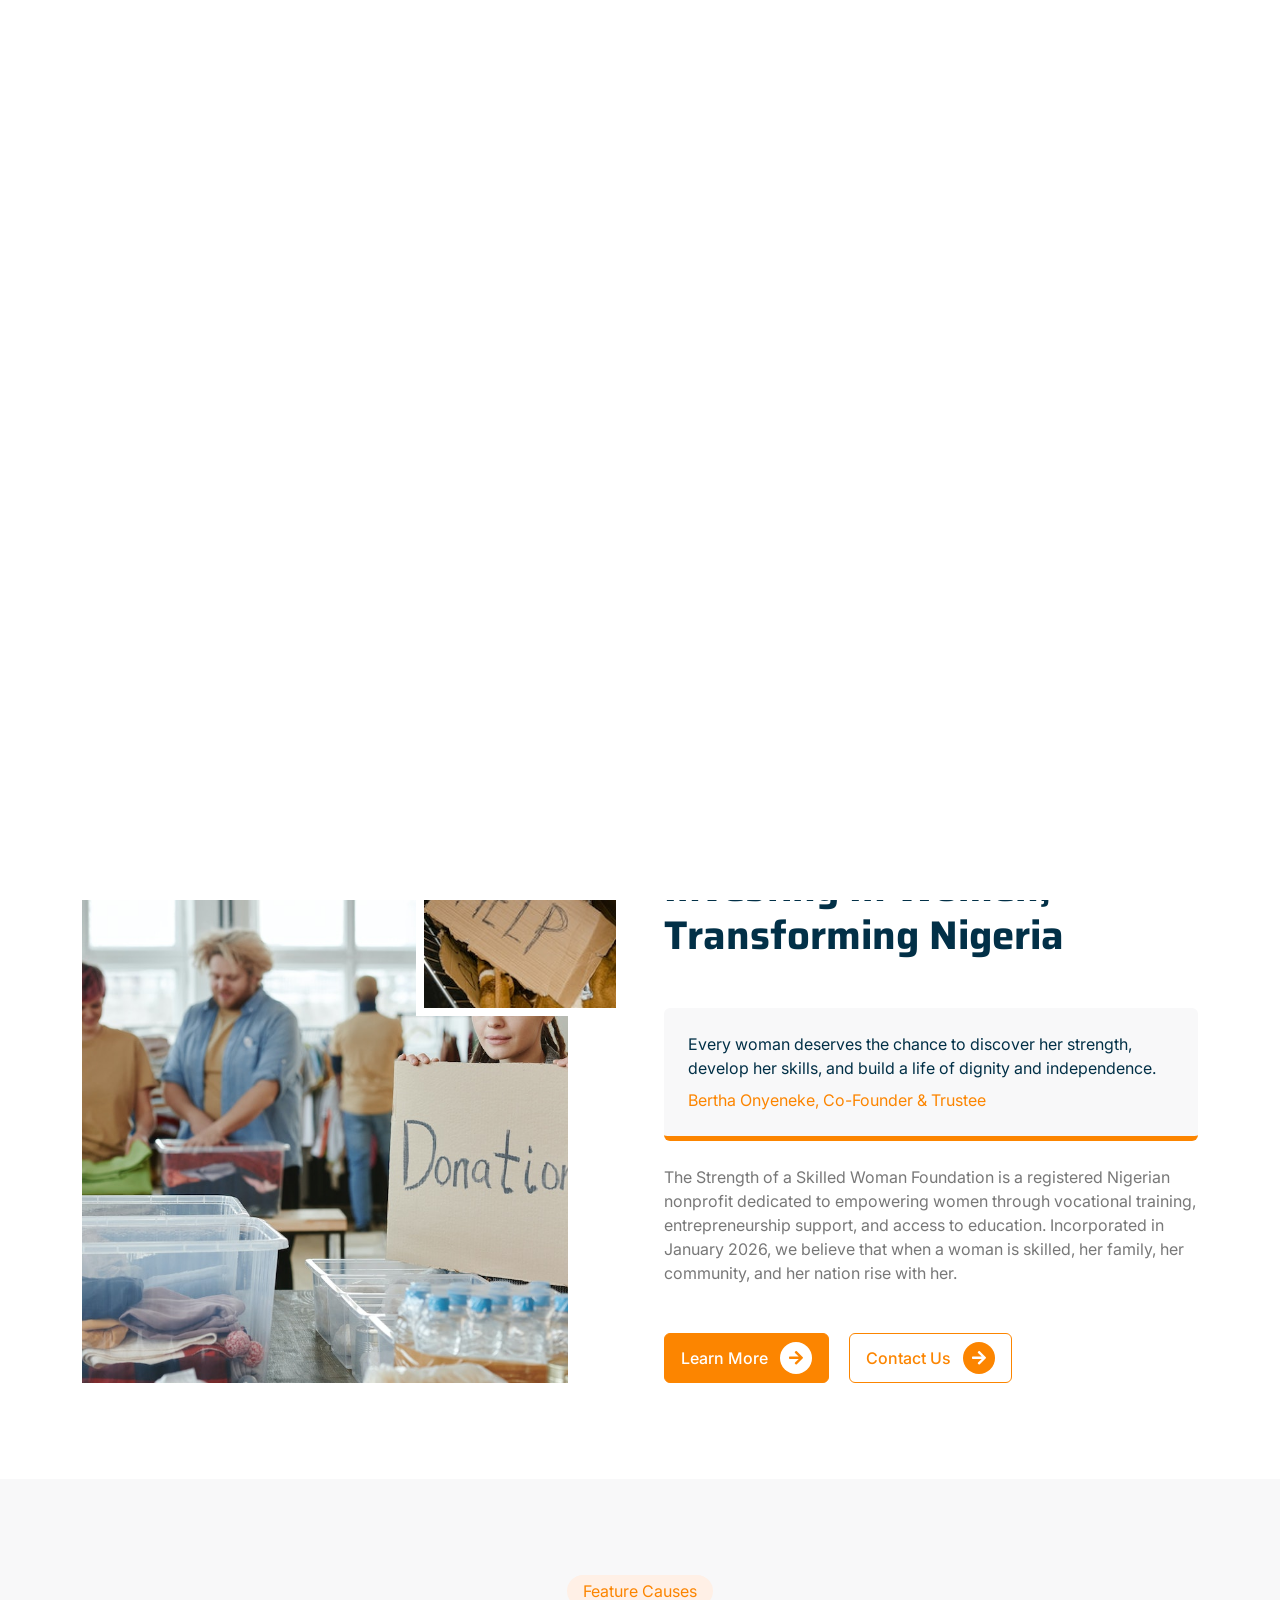
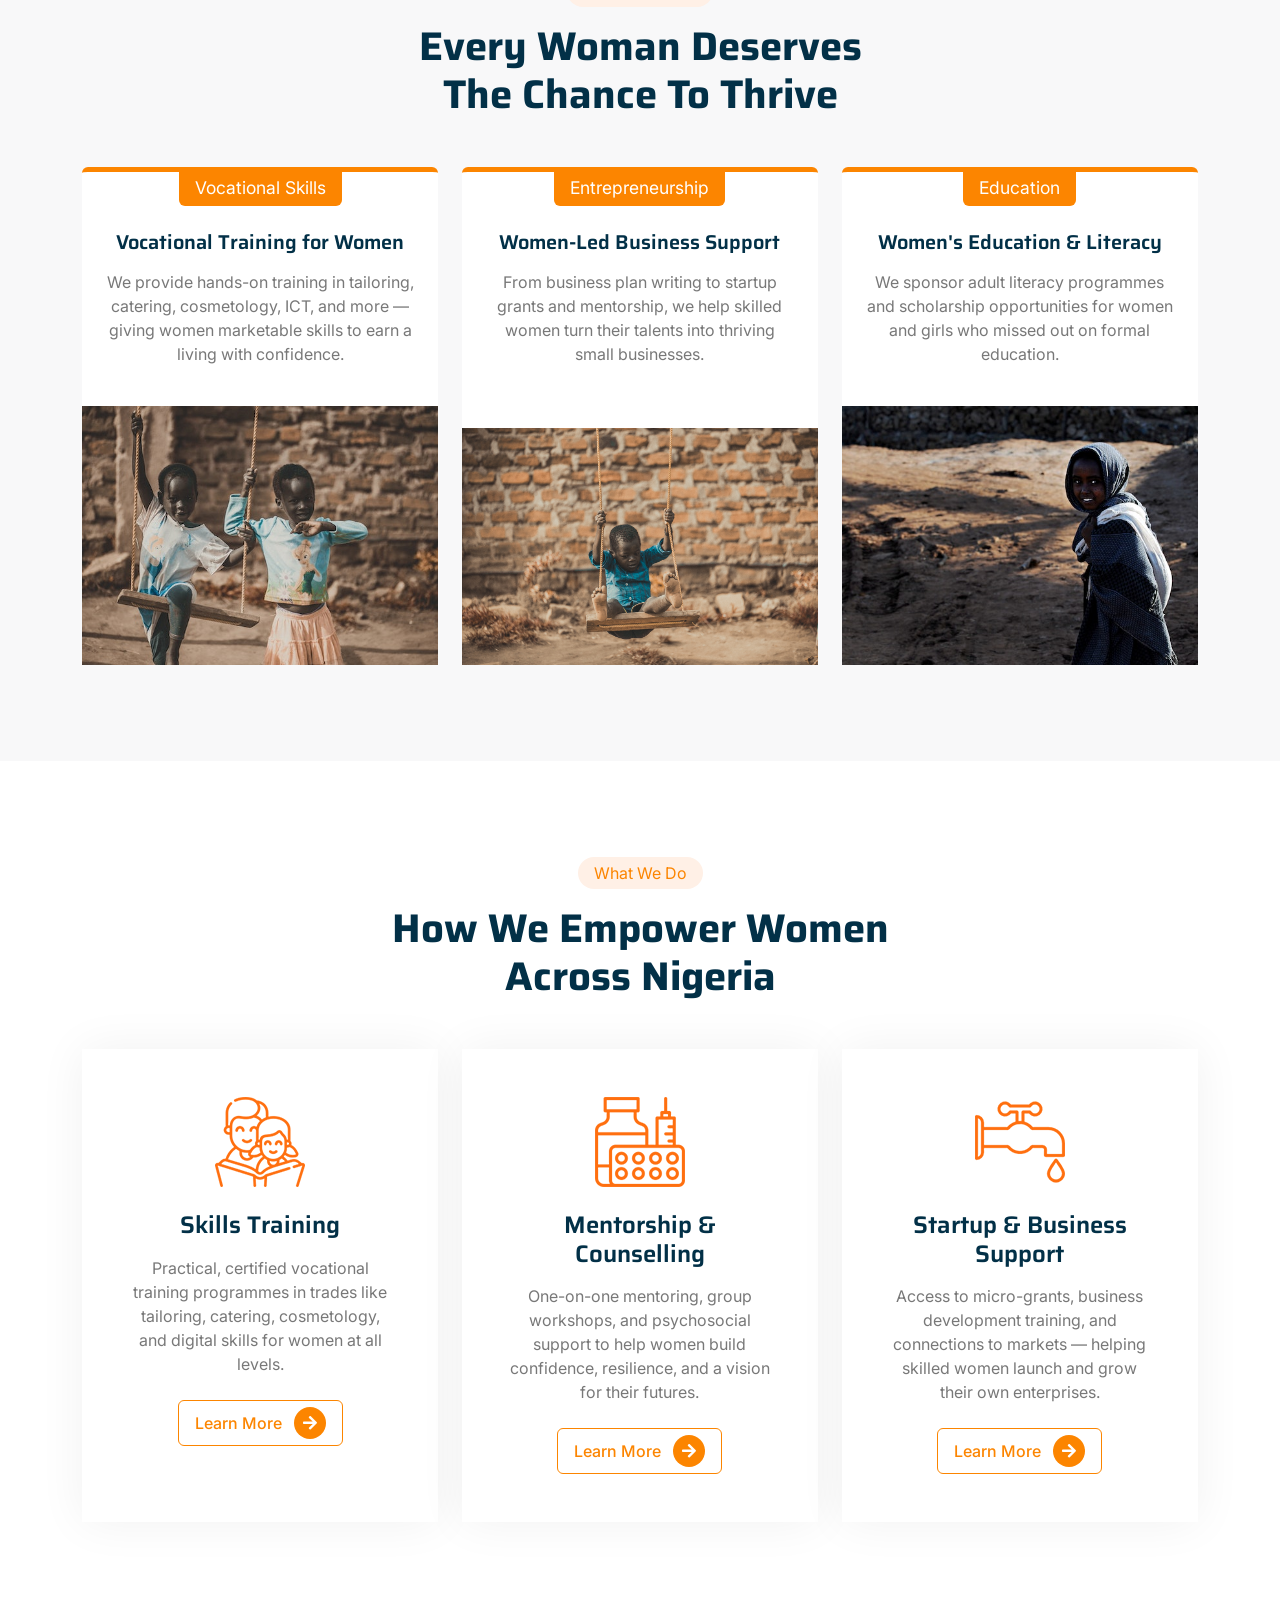
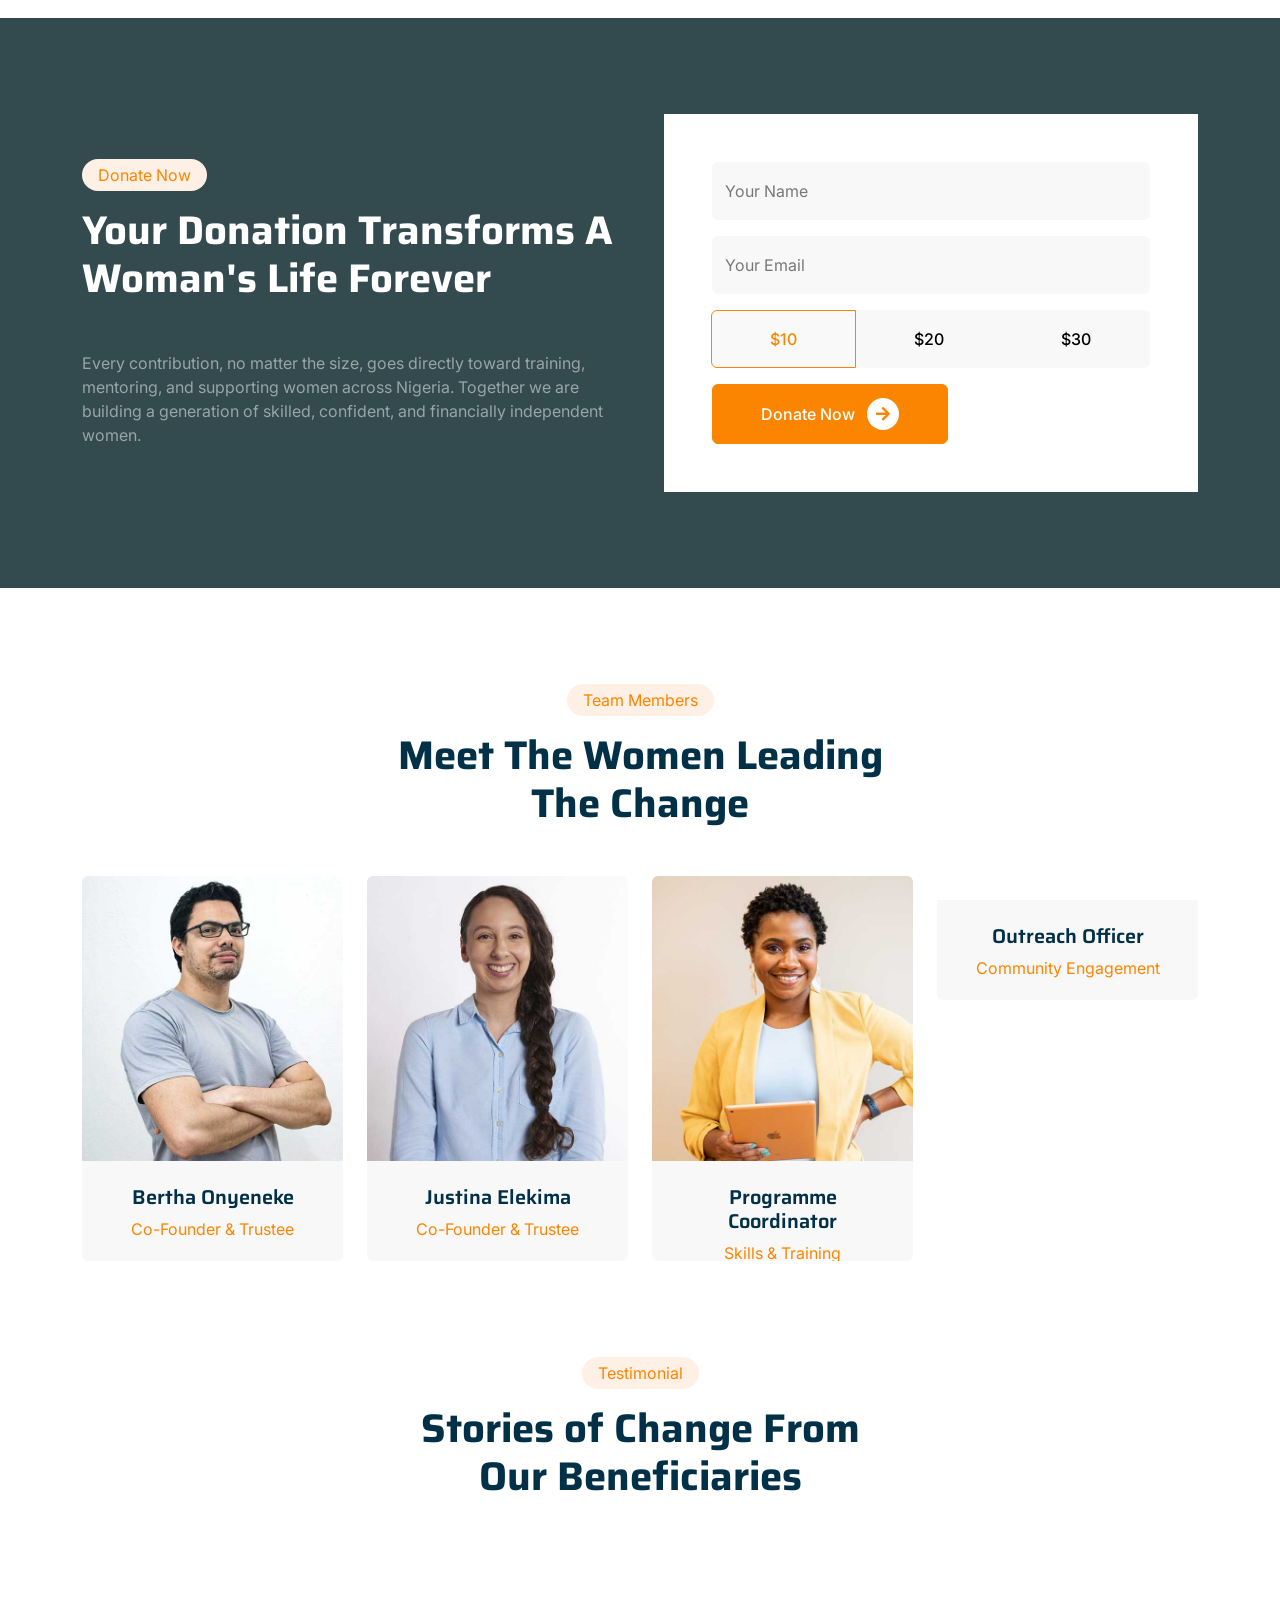
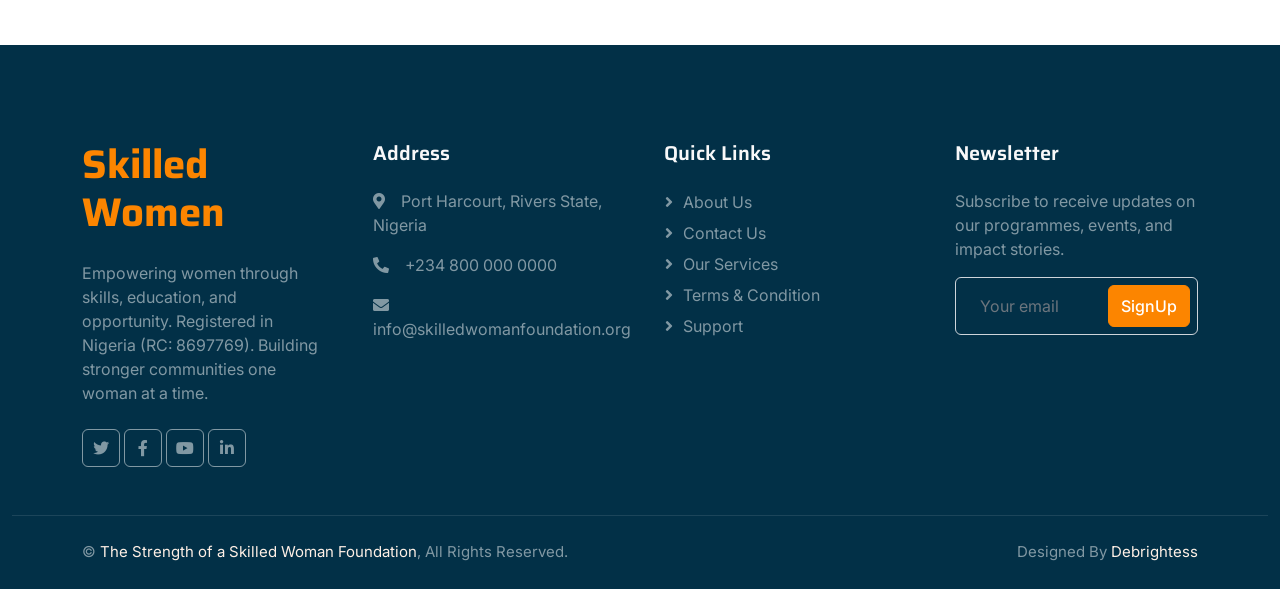
==== index.html @ 552e6a07 "first commit" ====
<!doctype html>
<html lang="en">
  <head>
    <meta charset="utf-8" />
    <title>The Strength of a Skilled Woman Foundation</title>
    <meta content="width=device-width, initial-scale=1.0" name="viewport" />
    <meta content="" name="keywords" />
    <meta content="" name="description" />

    <!-- Favicon -->
    <link href="img/favicon.ico" rel="icon" />

    <!-- Google Web Fonts -->
    <link rel="preconnect" href="https://fonts.googleapis.com" />
    <link rel="preconnect" href="https://fonts.gstatic.com" crossorigin />
    <link
      href="https://fonts.googleapis.com/css2?family=Inter:wght@400;500;600&family=Saira:wght@500;600;700&display=swap"
      rel="stylesheet"
    />

    <!-- Icon Font Stylesheet -->
    <link
      href="https://cdnjs.cloudflare.com/ajax/libs/font-awesome/5.10.0/css/all.min.css"
      rel="stylesheet"
    />
    <link
      href="https://cdn.jsdelivr.net/npm/bootstrap-icons@1.4.1/font/bootstrap-icons.css"
      rel="stylesheet"
    />

    <!-- Libraries Stylesheet -->
    <link href="lib/animate/animate.min.css" rel="stylesheet" />
    <link href="lib/owlcarousel/assets/owl.carousel.min.css" rel="stylesheet" />

    <!-- Customized Bootstrap Stylesheet -->
    <link href="css/bootstrap.min.css" rel="stylesheet" />

    <!-- Template Stylesheet -->
    <link href="css/style.css" rel="stylesheet" />
  </head>

  <body>
    <!-- Spinner Start -->
    <div
      id="spinner"
      class="show bg-white position-fixed translate-middle w-100 vh-100 top-50 start-50 d-flex align-items-center justify-content-center"
    >
      <div class="spinner-grow text-primary" role="status"></div>
    </div>
    <!-- Spinner End -->

    <!-- Navbar Start -->
    <div
      class="container-fluid fixed-top px-0 wow fadeIn"
      data-wow-delay="0.1s"
    >
      <div
        class="top-bar text-white-50 row gx-0 align-items-center d-none d-lg-flex"
      >
        <div class="col-lg-6 px-5 text-start">
          <small
            ><i class="fa fa-map-marker-alt me-2"></i>Port Harcourt, Rivers
            State, Nigeria</small
          >
          <small class="ms-4"
            ><i class="fa fa-envelope me-2"></i
            >info@skilledwomanfoundation.org</small
          >
        </div>
        <div class="col-lg-6 px-5 text-end">
          <small>Follow us:</small>
          <a class="text-white-50 ms-3" href=""
            ><i class="fab fa-facebook-f"></i
          ></a>
          <a class="text-white-50 ms-3" href=""
            ><i class="fab fa-twitter"></i
          ></a>
          <a class="text-white-50 ms-3" href=""
            ><i class="fab fa-linkedin-in"></i
          ></a>
          <a class="text-white-50 ms-3" href=""
            ><i class="fab fa-instagram"></i
          ></a>
        </div>
      </div>

      <nav
        class="navbar navbar-expand-lg navbar-dark py-lg-0 px-lg-5 wow fadeIn"
        data-wow-delay="0.1s"
      >
        <a href="index.html" class="navbar-brand ms-4 ms-lg-0">
          <h1 class="fw-bold text-primary m-0">Skilled Woman</h1>
        </a>
        <button
          type="button"
          class="navbar-toggler me-4"
          data-bs-toggle="collapse"
          data-bs-target="#navbarCollapse"
        >
          <span class="navbar-toggler-icon"></span>
        </button>
        <div class="collapse navbar-collapse" id="navbarCollapse">
          <div class="navbar-nav ms-auto p-4 p-lg-0">
            <a href="index.html" class="nav-item nav-link active">Home</a>
            <a href="about.html" class="nav-item nav-link">About</a>
            <a href="causes.html" class="nav-item nav-link">Causes</a>
            <div class="nav-item dropdown">
              <a
                href="#"
                class="nav-link dropdown-toggle"
                data-bs-toggle="dropdown"
                >Pages</a
              >
              <div class="dropdown-menu m-0">
                <a href="service.html" class="dropdown-item">Service</a>
                <a href="donate.html" class="dropdown-item">Donate</a>
                <a href="team.html" class="dropdown-item">Our Team</a>
                <a href="testimonial.html" class="dropdown-item">Testimonial</a>
                <!-- <a href="404.html" class="dropdown-item">404 Page</a> -->
              </div>
            </div>
            <a href="contact.html" class="nav-item nav-link">Contact</a>
          </div>
          <div class="d-none d-lg-flex ms-2">
            <a class="btn btn-outline-primary py-2 px-3" href="">
              Donate Now
              <div
                class="d-inline-flex btn-sm-square bg-white text-primary rounded-circle ms-2"
              >
                <i class="fa fa-arrow-right"></i>
              </div>
            </a>
          </div>
        </div>
      </nav>
    </div>
    <!-- Navbar End -->

    <!-- Carousel Start -->
    <div class="container-fluid p-0 mb-5">
      <div id="header-carousel" class="carousel slide" data-bs-ride="carousel">
        <div class="carousel-inner">
          <div class="carousel-item active">
            <img class="w-100" src="img/carousel-1.jpg" alt="Image" />
            <div class="carousel-caption">
              <div class="container">
                <div class="row justify-content-center">
                  <div class="col-lg-7 pt-5">
                    <h1 class="display-4 text-white mb-3 animated slideInDown">
                      Empowering Women Through Skills & Opportunity
                    </h1>
                    <p class="fs-5 text-white-50 mb-5 animated slideInDown">
                      We equip Nigerian women with vocational skills, education,
                      and resources to build sustainable livelihoods and
                      transform their communities.
                    </p>
                    <a
                      class="btn btn-primary py-2 px-3 animated slideInDown"
                      href=""
                    >
                      Learn More
                      <div
                        class="d-inline-flex btn-sm-square bg-white text-primary rounded-circle ms-2"
                      >
                        <i class="fa fa-arrow-right"></i>
                      </div>
                    </a>
                  </div>
                </div>
              </div>
            </div>
          </div>
          <div class="carousel-item">
            <img class="w-100" src="img/carousel-2.jpg" alt="Image" />
            <div class="carousel-caption">
              <div class="container">
                <div class="row justify-content-center">
                  <div class="col-lg-7 pt-5">
                    <h1 class="display-4 text-white mb-3 animated slideInDown">
                      A Skilled Woman Is A Strong Community
                    </h1>
                    <p class="fs-5 text-white-50 mb-5 animated slideInDown">
                      Join us in breaking barriers, building futures, and
                      creating a Nigeria where every woman can thrive through
                      skill, strength, and sisterhood.
                    </p>
                    <a
                      class="btn btn-primary py-2 px-3 animated slideInDown"
                      href=""
                    >
                      Learn More
                      <div
                        class="d-inline-flex btn-sm-square bg-white text-primary rounded-circle ms-2"
                      >
                        <i class="fa fa-arrow-right"></i>
                      </div>
                    </a>
                  </div>
                </div>
              </div>
            </div>
          </div>
        </div>
        <button
          class="carousel-control-prev"
          type="button"
          data-bs-target="#header-carousel"
          data-bs-slide="prev"
        >
          <span class="carousel-control-prev-icon" aria-hidden="true"></span>
          <span class="visually-hidden">Previous</span>
        </button>
        <button
          class="carousel-control-next"
          type="button"
          data-bs-target="#header-carousel"
          data-bs-slide="next"
        >
          <span class="carousel-control-next-icon" aria-hidden="true"></span>
          <span class="visually-hidden">Next</span>
        </button>
      </div>
    </div>
    <!-- Carousel End -->

    <!-- About Start -->
    <div class="container-xxl py-5">
      <div class="container">
        <div class="row g-5">
          <div class="col-lg-6 wow fadeInUp" data-wow-delay="0.1s">
            <div
              class="position-relative overflow-hidden h-100"
              style="min-height: 400px"
            >
              <img
                class="position-absolute w-100 h-100 pt-5 pe-5"
                src="img/about-1.jpg"
                alt=""
                style="object-fit: cover"
              />
              <img
                class="position-absolute top-0 end-0 bg-white ps-2 pb-2"
                src="img/about-2.jpg"
                alt=""
                style="width: 200px; height: 200px"
              />
            </div>
          </div>
          <div class="col-lg-6 wow fadeInUp" data-wow-delay="0.5s">
            <div class="h-100">
              <div
                class="d-inline-block rounded-pill bg-secondary text-primary py-1 px-3 mb-3"
              >
                About Us
              </div>
              <h1 class="display-6 mb-5">
                Investing In Women, Transforming Nigeria
              </h1>
              <div
                class="bg-light border-bottom border-5 border-primary rounded p-4 mb-4"
              >
                <p class="text-dark mb-2">
                  Every woman deserves the chance to discover her strength,
                  develop her skills, and build a life of dignity and
                  independence.
                </p>
                <span class="text-primary"
                  >Bertha Onyeneke, Co-Founder & Trustee</span
                >
              </div>
              <p class="mb-5">
                The Strength of a Skilled Woman Foundation is a registered
                Nigerian nonprofit dedicated to empowering women through
                vocational training, entrepreneurship support, and access to
                education. Incorporated in January 2026, we believe that when a
                woman is skilled, her family, her community, and her nation rise
                with her.
              </p>
              <a class="btn btn-primary py-2 px-3 me-3" href="">
                Learn More
                <div
                  class="d-inline-flex btn-sm-square bg-white text-primary rounded-circle ms-2"
                >
                  <i class="fa fa-arrow-right"></i>
                </div>
              </a>
              <a class="btn btn-outline-primary py-2 px-3" href="">
                Contact Us
                <div
                  class="d-inline-flex btn-sm-square bg-primary text-white rounded-circle ms-2"
                >
                  <i class="fa fa-arrow-right"></i>
                </div>
              </a>
            </div>
          </div>
        </div>
      </div>
    </div>
    <!-- About End -->

    <!-- Causes Start -->
    <div class="container-xxl bg-light my-5 py-5">
      <div class="container py-5">
        <div
          class="text-center mx-auto mb-5 wow fadeInUp"
          data-wow-delay="0.1s"
          style="max-width: 500px"
        >
          <div
            class="d-inline-block rounded-pill bg-secondary text-primary py-1 px-3 mb-3"
          >
            Feature Causes
          </div>
          <h1 class="display-6 mb-5">
            Every Woman Deserves The Chance To Thrive
          </h1>
        </div>
        <div class="row g-4 justify-content-center">
          <div class="col-lg-4 col-md-6 wow fadeInUp" data-wow-delay="0.1s">
            <div
              class="causes-item d-flex flex-column bg-white border-top border-5 border-primary rounded-top overflow-hidden h-100"
            >
              <div class="text-center p-4 pt-0">
                <div
                  class="d-inline-block bg-primary text-white rounded-bottom fs-5 pb-1 px-3 mb-4"
                >
                  <small>Vocational Skills</small>
                </div>
                <h5 class="mb-3">Vocational Training for Women</h5>
                <p>
                  We provide hands-on training in tailoring, catering,
                  cosmetology, ICT, and more — giving women marketable skills to
                  earn a living with confidence.
                </p>
              </div>
              <div class="position-relative mt-auto">
                <img class="img-fluid" src="img/courses-1.jpg" alt="" />
                <div class="causes-overlay">
                  <a class="btn btn-outline-primary" href="">
                    Read More
                    <div
                      class="d-inline-flex btn-sm-square bg-primary text-white rounded-circle ms-2"
                    >
                      <i class="fa fa-arrow-right"></i>
                    </div>
                  </a>
                </div>
              </div>
            </div>
          </div>
          <div class="col-lg-4 col-md-6 wow fadeInUp" data-wow-delay="0.3s">
            <div
              class="causes-item d-flex flex-column bg-white border-top border-5 border-primary rounded-top overflow-hidden h-100"
            >
              <div class="text-center p-4 pt-0">
                <div
                  class="d-inline-block bg-primary text-white rounded-bottom fs-5 pb-1 px-3 mb-4"
                >
                  <small>Entrepreneurship</small>
                </div>
                <h5 class="mb-3">Women-Led Business Support</h5>
                <p>
                  From business plan writing to startup grants and mentorship,
                  we help skilled women turn their talents into thriving small
                  businesses.
                </p>
              </div>
              <div class="position-relative mt-auto">
                <img class="img-fluid" src="img/courses-2.jpg" alt="" />
                <div class="causes-overlay">
                  <a class="btn btn-outline-primary" href="">
                    Read More
                    <div
                      class="d-inline-flex btn-sm-square bg-primary text-white rounded-circle ms-2"
                    >
                      <i class="fa fa-arrow-right"></i>
                    </div>
                  </a>
                </div>
              </div>
            </div>
          </div>
          <div class="col-lg-4 col-md-6 wow fadeInUp" data-wow-delay="0.5s">
            <div
              class="causes-item d-flex flex-column bg-white border-top border-5 border-primary rounded-top overflow-hidden h-100"
            >
              <div class="text-center p-4 pt-0">
                <div
                  class="d-inline-block bg-primary text-white rounded-bottom fs-5 pb-1 px-3 mb-4"
                >
                  <small>Education</small>
                </div>
                <h5 class="mb-3">Women's Education & Literacy</h5>
                <p>
                  We sponsor adult literacy programmes and scholarship
                  opportunities for women and girls who missed out on formal
                  education.
                </p>
              </div>
              <div class="position-relative mt-auto">
                <img class="img-fluid" src="img/courses-3.jpg" alt="" />
                <div class="causes-overlay">
                  <a class="btn btn-outline-primary" href="">
                    Read More
                    <div
                      class="d-inline-flex btn-sm-square bg-primary text-white rounded-circle ms-2"
                    >
                      <i class="fa fa-arrow-right"></i>
                    </div>
                  </a>
                </div>
              </div>
            </div>
          </div>
        </div>
      </div>
    </div>
    <!-- Causes End -->

    <!-- Service Start -->
    <div class="container-xxl py-5">
      <div class="container">
        <div
          class="text-center mx-auto mb-5 wow fadeInUp"
          data-wow-delay="0.1s"
          style="max-width: 500px"
        >
          <div
            class="d-inline-block rounded-pill bg-secondary text-primary py-1 px-3 mb-3"
          >
            What We Do
          </div>
          <h1 class="display-6 mb-5">How We Empower Women Across Nigeria</h1>
        </div>
        <div class="row g-4 justify-content-center">
          <div class="col-lg-4 col-md-6 wow fadeInUp" data-wow-delay="0.1s">
            <div class="service-item bg-white text-center h-100 p-4 p-xl-5">
              <img class="img-fluid mb-4" src="img/icon-1.png" alt="" />
              <h4 class="mb-3">Skills Training</h4>
              <p class="mb-4">
                Practical, certified vocational training programmes in trades
                like tailoring, catering, cosmetology, and digital skills for
                women at all levels.
              </p>
              <a class="btn btn-outline-primary px-3" href="">
                Learn More
                <div
                  class="d-inline-flex btn-sm-square bg-primary text-white rounded-circle ms-2"
                >
                  <i class="fa fa-arrow-right"></i>
                </div>
              </a>
            </div>
          </div>
          <div class="col-lg-4 col-md-6 wow fadeInUp" data-wow-delay="0.3s">
            <div class="service-item bg-white text-center h-100 p-4 p-xl-5">
              <img class="img-fluid mb-4" src="img/icon-2.png" alt="" />
              <h4 class="mb-3">Mentorship & Counselling</h4>
              <p class="mb-4">
                One-on-one mentoring, group workshops, and psychosocial support
                to help women build confidence, resilience, and a vision for
                their futures.
              </p>
              <a class="btn btn-outline-primary px-3" href="">
                Learn More
                <div
                  class="d-inline-flex btn-sm-square bg-primary text-white rounded-circle ms-2"
                >
                  <i class="fa fa-arrow-right"></i>
                </div>
              </a>
            </div>
          </div>
          <div class="col-lg-4 col-md-6 wow fadeInUp" data-wow-delay="0.5s">
            <div class="service-item bg-white text-center h-100 p-4 p-xl-5">
              <img class="img-fluid mb-4" src="img/icon-3.png" alt="" />
              <h4 class="mb-3">Startup & Business Support</h4>
              <p class="mb-4">
                Access to micro-grants, business development training, and
                connections to markets — helping skilled women launch and grow
                their own enterprises.
              </p>
              <a class="btn btn-outline-primary px-3" href="">
                Learn More
                <div
                  class="d-inline-flex btn-sm-square bg-primary text-white rounded-circle ms-2"
                >
                  <i class="fa fa-arrow-right"></i>
                </div>
              </a>
            </div>
          </div>
        </div>
      </div>
    </div>
    <!-- Service End -->

    <!-- Donate Start -->
    <div
      class="container-fluid donate my-5 py-5"
      data-parallax="scroll"
      data-image-src="img/carousel-2.jpg"
    >
      <div class="container py-5">
        <div class="row g-5 align-items-center">
          <div class="col-lg-6 wow fadeIn" data-wow-delay="0.1s">
            <div
              class="d-inline-block rounded-pill bg-secondary text-primary py-1 px-3 mb-3"
            >
              Donate Now
            </div>
            <h1 class="display-6 text-white mb-5">
              Your Donation Transforms A Woman's Life Forever
            </h1>
            <p class="text-white-50 mb-0">
              Every contribution, no matter the size, goes directly toward
              training, mentoring, and supporting women across Nigeria. Together
              we are building a generation of skilled, confident, and
              financially independent women.
            </p>
          </div>
          <div class="col-lg-6 wow fadeIn" data-wow-delay="0.5s">
            <div class="h-100 bg-white p-5">
              <form>
                <div class="row g-3">
                  <div class="col-12">
                    <div class="form-floating">
                      <input
                        type="text"
                        class="form-control bg-light border-0"
                        id="name"
                        placeholder="Your Name"
                      />
                      <label for="name">Your Name</label>
                    </div>
                  </div>
                  <div class="col-12">
                    <div class="form-floating">
                      <input
                        type="email"
                        class="form-control bg-light border-0"
                        id="email"
                        placeholder="Your Email"
                      />
                      <label for="email">Your Email</label>
                    </div>
                  </div>
                  <div class="col-12">
                    <div class="btn-group d-flex justify-content-around">
                      <input
                        type="radio"
                        class="btn-check"
                        name="btnradio"
                        id="btnradio1"
                        checked
                      />
                      <label class="btn btn-light py-3" for="btnradio1"
                        >$10</label
                      >

                      <input
                        type="radio"
                        class="btn-check"
                        name="btnradio"
                        id="btnradio2"
                      />
                      <label class="btn btn-light py-3" for="btnradio2"
                        >$20</label
                      >

                      <input
                        type="radio"
                        class="btn-check"
                        name="btnradio"
                        id="btnradio3"
                      />
                      <label class="btn btn-light py-3" for="btnradio3"
                        >$30</label
                      >
                    </div>
                  </div>
                  <div class="col-12">
                    <button class="btn btn-primary px-5" style="height: 60px">
                      Donate Now
                      <div
                        class="d-inline-flex btn-sm-square bg-white text-primary rounded-circle ms-2"
                      >
                        <i class="fa fa-arrow-right"></i>
                      </div>
                    </button>
                  </div>
                </div>
              </form>
            </div>
          </div>
        </div>
      </div>
    </div>
    <!-- Donate End -->

    <!-- Team Start -->
    <div class="container-xxl py-5">
      <div class="container">
        <div
          class="text-center mx-auto mb-5 wow fadeInUp"
          data-wow-delay="0.1s"
          style="max-width: 500px"
        >
          <div
            class="d-inline-block rounded-pill bg-secondary text-primary py-1 px-3 mb-3"
          >
            Team Members
          </div>
          <h1 class="display-6 mb-5">Meet The Women Leading The Change</h1>
        </div>
        <div class="row g-4">
          <div class="col-lg-3 col-md-6 wow fadeInUp" data-wow-delay="0.1s">
            <div class="team-item position-relative rounded overflow-hidden">
              <div class="overflow-hidden">
                <img class="img-fluid" src="img/team-1.jpg" alt="" />
              </div>
              <div class="team-text bg-light text-center p-4">
                <h5>Bertha Onyeneke</h5>
                <p class="text-primary">Co-Founder & Trustee</p>
                <div class="team-social text-center">
                  <a class="btn btn-square" href=""
                    ><i class="fab fa-facebook-f"></i
                  ></a>
                  <a class="btn btn-square" href=""
                    ><i class="fab fa-twitter"></i
                  ></a>
                  <a class="btn btn-square" href=""
                    ><i class="fab fa-instagram"></i
                  ></a>
                </div>
              </div>
            </div>
          </div>
          <div class="col-lg-3 col-md-6 wow fadeInUp" data-wow-delay="0.3s">
            <div class="team-item position-relative rounded overflow-hidden">
              <div class="overflow-hidden">
                <img class="img-fluid" src="img/team-2.jpg" alt="" />
              </div>
              <div class="team-text bg-light text-center p-4">
                <h5>Justina Elekima</h5>
                <p class="text-primary">Co-Founder & Trustee</p>
                <div class="team-social text-center">
                  <a class="btn btn-square" href=""
                    ><i class="fab fa-facebook-f"></i
                  ></a>
                  <a class="btn btn-square" href=""
                    ><i class="fab fa-twitter"></i
                  ></a>
                  <a class="btn btn-square" href=""
                    ><i class="fab fa-instagram"></i
                  ></a>
                </div>
              </div>
            </div>
          </div>
          <div class="col-lg-3 col-md-6 wow fadeInUp" data-wow-delay="0.5s">
            <div class="team-item position-relative rounded overflow-hidden">
              <div class="overflow-hidden">
                <img class="img-fluid" src="img/team-3.jpg" alt="" />
              </div>
              <div class="team-text bg-light text-center p-4">
                <h5>Programme Coordinator</h5>
                <p class="text-primary">Skills & Training</p>
                <div class="team-social text-center">
                  <a class="btn btn-square" href=""
                    ><i class="fab fa-facebook-f"></i
                  ></a>
                  <a class="btn btn-square" href=""
                    ><i class="fab fa-twitter"></i
                  ></a>
                  <a class="btn btn-square" href=""
                    ><i class="fab fa-instagram"></i
                  ></a>
                </div>
              </div>
            </div>
          </div>
          <div class="col-lg-3 col-md-6 wow fadeInUp" data-wow-delay="0.7s">
            <div class="team-item position-relative rounded overflow-hidden">
              <div class="overflow-hidden">
                <img class="img-fluid" src="img/team-4.jpg" alt="" />
              </div>
              <div class="team-text bg-light text-center p-4">
                <h5>Outreach Officer</h5>
                <p class="text-primary">Community Engagement</p>
                <div class="team-social text-center">
                  <a class="btn btn-square" href=""
                    ><i class="fab fa-facebook-f"></i
                  ></a>
                  <a class="btn btn-square" href=""
                    ><i class="fab fa-twitter"></i
                  ></a>
                  <a class="btn btn-square" href=""
                    ><i class="fab fa-instagram"></i
                  ></a>
                </div>
              </div>
            </div>
          </div>
        </div>
      </div>
    </div>
    <!-- Team End -->

    <!-- Testimonial Start -->
    <div class="container-xxl py-5">
      <div class="container">
        <div
          class="text-center mx-auto mb-5 wow fadeInUp"
          data-wow-delay="0.1s"
          style="max-width: 500px"
        >
          <div
            class="d-inline-block rounded-pill bg-secondary text-primary py-1 px-3 mb-3"
          >
            Testimonial
          </div>
          <h1 class="display-6 mb-5">
            Stories of Change From Our Beneficiaries
          </h1>
        </div>
        <div
          class="owl-carousel testimonial-carousel wow fadeInUp"
          data-wow-delay="0.1s"
        >
          <div class="testimonial-item text-center">
            <img
              class="img-fluid bg-light rounded-circle p-2 mx-auto mb-4"
              src="img/testimonial-1.jpg"
              style="width: 100px; height: 100px"
            />
            <div class="testimonial-text rounded text-center p-4">
              <p>
                Before I joined the Foundation's tailoring programme, I had no
                income of my own. Today, I run my own fashion label from home
                and can pay my children's school fees. This foundation changed
                my life completely.
              </p>
              <h5 class="mb-1">Amaka Okafor</h5>
              <span class="fst-italic"
                >Beneficiary & Tailor, Port Harcourt</span
              >
            </div>
          </div>
          <div class="testimonial-item text-center">
            <img
              class="img-fluid bg-light rounded-circle p-2 mx-auto mb-4"
              src="img/testimonial-2.jpg"
              style="width: 100px; height: 100px"
            />
            <div class="testimonial-text rounded text-center p-4">
              <p>
                The mentorship and business training I received gave me the
                courage to start my catering business. I now supply food to
                three offices in my area and employ two other women. I am proud
                and grateful.
              </p>
              <h5 class="mb-1">Ngozi Ihejirika</h5>
              <span class="fst-italic"
                >Beneficiary & Caterer, Rivers State</span
              >
            </div>
          </div>
          <div class="testimonial-item text-center">
            <img
              class="img-fluid bg-light rounded-circle p-2 mx-auto mb-4"
              src="img/testimonial-3.jpg"
              style="width: 100px; height: 100px"
            />
            <div class="testimonial-text rounded text-center p-4">
              <p>
                I was a school dropout and thought my future was limited. The
                Foundation's literacy and ICT training opened doors I never knew
                existed. I am now a certified digital assistant and have
                financial independence.
              </p>
              <h5 class="mb-1">Blessing Tamuno</h5>
              <span class="fst-italic"
                >Beneficiary & Digital Assistant, Rivers State</span
              >
            </div>
          </div>
        </div>
      </div>
    </div>
    <!-- Testimonial End -->

    <!-- Footer Start -->
    <div
      class="container-fluid bg-dark text-white-50 footer mt-5 pt-5 wow fadeIn"
      data-wow-delay="0.1s"
    >
      <div class="container py-5">
        <div class="row g-5">
          <div class="col-lg-3 col-md-6">
            <h1 class="fw-bold text-primary mb-4">Skilled Women</h1>
            <p>
              Empowering women through skills, education, and opportunity.
              Registered in Nigeria (RC: 8697769). Building stronger communities
              one woman at a time.
            </p>
            <div class="d-flex pt-2">
              <a class="btn btn-square me-1" href=""
                ><i class="fab fa-twitter"></i
              ></a>
              <a class="btn btn-square me-1" href=""
                ><i class="fab fa-facebook-f"></i
              ></a>
              <a class="btn btn-square me-1" href=""
                ><i class="fab fa-youtube"></i
              ></a>
              <a class="btn btn-square me-0" href=""
                ><i class="fab fa-linkedin-in"></i
              ></a>
            </div>
          </div>
          <div class="col-lg-3 col-md-6">
            <h5 class="text-light mb-4">Address</h5>
            <p>
              <i class="fa fa-map-marker-alt me-3"></i>Port Harcourt, Rivers
              State, Nigeria
            </p>
            <p><i class="fa fa-phone-alt me-3"></i>+234 800 000 0000</p>
            <p>
              <i class="fa fa-envelope me-3"></i>info@skilledwomanfoundation.org
            </p>
          </div>
          <div class="col-lg-3 col-md-6">
            <h5 class="text-light mb-4">Quick Links</h5>
            <a class="btn btn-link" href="">About Us</a>
            <a class="btn btn-link" href="">Contact Us</a>
            <a class="btn btn-link" href="">Our Services</a>
            <a class="btn btn-link" href="">Terms & Condition</a>
            <a class="btn btn-link" href="">Support</a>
          </div>
          <div class="col-lg-3 col-md-6">
            <h5 class="text-light mb-4">Newsletter</h5>
            <p>
              Subscribe to receive updates on our programmes, events, and impact
              stories.
            </p>
            <div class="position-relative mx-auto" style="max-width: 400px">
              <input
                class="form-control bg-transparent w-100 py-3 ps-4 pe-5"
                type="text"
                placeholder="Your email"
              />
              <button
                type="button"
                class="btn btn-primary py-2 position-absolute top-0 end-0 mt-2 me-2"
              >
                SignUp
              </button>
            </div>
          </div>
        </div>
      </div>
      <div class="container-fluid copyright">
        <div class="container">
          <div class="row">
            <div class="col-md-6 text-center text-md-start mb-3 mb-md-0">
              &copy; <a href="#">The Strength of a Skilled Woman Foundation</a>,
              All Rights Reserved.
            </div>
            <div class="col-md-6 text-center text-md-end">
              <!--/*** This template is free as long as you keep the footer author’s credit link/attribution link/backlink. If you'd like to use the template without the footer author’s credit link/attribution link/backlink, you can purchase the Credit Removal License from "https://freewebsitecreate.net/credit-removal". Thank you for your support. ***/-->
              Designed By
              <a href="https://debrightess.com">Debrightess</a>
            </div>
          </div>
        </div>
      </div>
    </div>
    <!-- Footer End -->

    <!-- Back to Top -->
    <a href="#" class="btn btn-lg btn-primary btn-lg-square back-to-top"
      ><i class="bi bi-arrow-up"></i
    ></a>

    <!-- JavaScript Libraries -->
    <script src="https://code.jquery.com/jquery-3.4.1.min.js"></script>
    <script src="https://cdn.jsdelivr.net/npm/bootstrap@5.0.0/dist/js/bootstrap.bundle.min.js"></script>
    <script src="lib/wow/wow.min.js"></script>
    <script src="lib/easing/easing.min.js"></script>
    <script src="lib/waypoints/waypoints.min.js"></script>
    <script src="lib/owlcarousel/owl.carousel.min.js"></script>
    <script src="lib/parallax/parallax.min.js"></script>

    <!-- Template Javascript -->
    <script src="js/main.js"></script>
  </body>
</html>
---- css/style.css ----
/********** Template CSS **********/
:root {
    --primary: #FC8500;
    --secondary: #FFF0E6;
    --light: #F8F8F9;
    --dark: #001D23;
}

.back-to-top {
    position: fixed;
    display: none;
    right: 30px;
    bottom: 30px;
    z-index: 99;
}


/*** Spinner ***/
#spinner {
    opacity: 0;
    visibility: hidden;
    transition: opacity .5s ease-out, visibility 0s linear .5s;
    z-index: 99999;
}

#spinner.show {
    transition: opacity .5s ease-out, visibility 0s linear 0s;
    visibility: visible;
    opacity: 1;
}


/*** Button ***/
.btn {
    font-weight: 500;
    transition: .5s;
}

.btn.btn-primary,
.btn.btn-outline-primary:hover {
    color: #FFFFFF;
}

.btn.btn-primary:hover {
    color: var(--primary);
    background: transparent;
}

.btn-square {
    width: 38px;
    height: 38px;
}

.btn-sm-square {
    width: 32px;
    height: 32px;
}

.btn-lg-square {
    width: 48px;
    height: 48px;
}

.btn-square,
.btn-sm-square,
.btn-lg-square {
    padding: 0;
    display: flex;
    align-items: center;
    justify-content: center;
    font-weight: normal;
}


/*** Navbar ***/
.fixed-top {
    transition: .5s;
}

.top-bar {
    height: 45px;
    border-bottom: 1px solid rgba(255, 255, 255, .07);
}

.navbar .dropdown-toggle::after {
    border: none;
    content: "\f107";
    font-family: "Font Awesome 5 Free";
    font-weight: 900;
    vertical-align: middle;
    margin-left: 8px;
}

.navbar .navbar-nav .nav-link {
    margin-right: 30px;
    padding: 25px 0;
    color: #FFFFFF;
    font-weight: 500;
    outline: none;
}

.navbar .navbar-nav .nav-link:hover,
.navbar .navbar-nav .nav-link.active {
    color: var(--primary);
}

@media (max-width: 991.98px) {
    .navbar .navbar-nav {
        margin-top: 10px;
        border-top: 1px solid rgba(0, 0, 0, .07);
        background: var(--dark);
    }

    .navbar .navbar-nav .nav-link {
        padding: 10px 0;
    }
}

@media (min-width: 992px) {
    .navbar .nav-item .dropdown-menu {
        display: block;
        visibility: hidden;
        top: 100%;
        transform: rotateX(-75deg);
        transform-origin: 0% 0%;
        transition: .5s;
        opacity: 0;
    }

    .navbar .nav-item:hover .dropdown-menu {
        transform: rotateX(0deg);
        visibility: visible;
        transition: .5s;
        opacity: 1;
    }
}


/*** Header ***/
.carousel-caption {
    top: 0;
    left: 0;
    right: 0;
    bottom: 0;
    display: flex;
    align-items: center;
    justify-content: center;
    text-align: center;
    background: rgba(0, 29, 35, .8);
    z-index: 1;
}

.carousel-control-prev,
.carousel-control-next {
    width: 15%;
}

.carousel-control-prev-icon,
.carousel-control-next-icon {
    width: 3rem;
    height: 3rem;
    background-color: var(--dark);
    border: 12px solid var(--dark);
    border-radius: 3rem;
}

@media (max-width: 768px) {
    #header-carousel .carousel-item {
        position: relative;
        min-height: 450px;
    }
    
    #header-carousel .carousel-item img {
        position: absolute;
        width: 100%;
        height: 100%;
        object-fit: cover;
    }
}

.page-header {
    padding-top: 12rem;
    padding-bottom: 6rem;
    background: linear-gradient(rgba(0, 29, 35, .8), rgba(0, 29, 35, .8)), url(../img/carousel-1.jpg) center center no-repeat;
    background-size: cover;
}

.page-header .breadcrumb-item+.breadcrumb-item::before {
    color: #999999;
}


/*** Causes ***/
.causes-item .progress {
    height: 5px;
    border-radius: 0;
    overflow: visible;
}

.causes-item .progress .progress-bar {
    position: relative;
    overflow: visible;
    width: 0px;
    border-radius: 0;
    transition: 5s;
}

.causes-item .progress .progress-bar span {
    position: absolute;
    top: -7px;
    right: 0;
    width: 40px;
    height: 19px;
    display: flex;
    align-items: center;
    justify-content: center;
    font-size: 12px;
    background: var(--primary);
    color: #FFFFFF;
}

.causes-item .causes-overlay {
    position: absolute;
    width: 100%;
    height: 0;
    top: 0;
    left: 0;
    display: flex;
    align-items: center;
    justify-content: center;
    background: rgba(0, 0, 0, .5);
    overflow: hidden;
    opacity: 0;
    transition: .5s;
}

.causes-item:hover .causes-overlay {
    height: 100%;
    opacity: 1;
}


/*** Service ***/
.service-item {
    box-shadow: 0 0 45px rgba(0, 0, 0, .06);
}


/*** Donate ***/
.donate {
    background: rgba(0, 29, 35, .8);
}

.btn-group .btn-light:hover,
.btn-group input[type="radio"]:checked+label {
    color: var(--primary);
    border-color: var(--primary);
}


/*** Team ***/
.team-item img {
    position: relative;
    top: 0;
    transition: .5s;
}

.team-item:hover img {
    top: -30px;
}

.team-item .team-text {
    position: relative;
    height: 100px;
    transition: .5s;
}

.team-item:hover .team-text {
    margin-top: -60px;
    height: 160px;
}

.team-item .team-text .team-social {
    opacity: 0;
    transition: .5s;
}

.team-item:hover .team-text .team-social {
    opacity: 1;
}

.team-item .team-social .btn {
    display: inline-flex;
    color: var(--primary);
    background: #FFFFFF;
    border-radius: 40px;
}

.team-item .team-social .btn:hover {
    color: #FFFFFF;
    background: var(--primary);
}


/*** Testimonial ***/
.testimonial-carousel::before {
    position: absolute;
    content: "";
    top: 0;
    left: 0;
    height: 100%;
    width: 0;
    background: linear-gradient(to right, rgba(255, 255, 255, 1) 0%, rgba(255, 255, 255, 0) 100%);
    z-index: 1;
}

.testimonial-carousel::after {
    position: absolute;
    content: "";
    top: 0;
    right: 0;
    height: 100%;
    width: 0;
    background: linear-gradient(to left, rgba(255, 255, 255, 1) 0%, rgba(255, 255, 255, 0) 100%);
    z-index: 1;
}

@media (min-width: 768px) {
    .testimonial-carousel::before,
    .testimonial-carousel::after {
        width: 200px;
    }
}

@media (min-width: 992px) {
    .testimonial-carousel::before,
    .testimonial-carousel::after {
        width: 300px;
    }
}

.testimonial-carousel .owl-item .testimonial-text {
    background: var(--light);
    transform: scale(.8);
    transition: .5s;
}

.testimonial-carousel .owl-item.center .testimonial-text {
    background: var(--primary);
    transform: scale(1);
}

.testimonial-carousel .owl-item .testimonial-text *,
.testimonial-carousel .owl-item .testimonial-item img {
    transition: .5s;
}

.testimonial-carousel .owl-item.center .testimonial-text * {
    color: var(--light) !important;
}

.testimonial-carousel .owl-item.center .testimonial-item img {
    background: var(--primary) !important;
} 

.testimonial-carousel .owl-nav {
    position: absolute;
    width: 350px;
    top: 15px;
    left: 50%;
    transform: translateX(-50%);
    display: flex;
    justify-content: space-between;
    opacity: 0;
    transition: .5s;
    z-index: 1;
}

.testimonial-carousel:hover .owl-nav {
    width: 300px;
    opacity: 1;
}

.testimonial-carousel .owl-nav .owl-prev,
.testimonial-carousel .owl-nav .owl-next {
    position: relative;
    color: var(--primary);
    font-size: 45px;
    transition: .5s;
}

.testimonial-carousel .owl-nav .owl-prev:hover,
.testimonial-carousel .owl-nav .owl-next:hover {
    color: var(--dark);
}


/*** Footer ***/

.footer .btn.btn-link {
    display: block;
    margin-bottom: 5px;
    padding: 0;
    text-align: left;
    color: rgba(255,255,255,0.5);
    font-weight: normal;
    text-transform: capitalize;
    transition: .3s;
}

.footer .btn.btn-link::before {
    position: relative;
    content: "\f105";
    font-family: "Font Awesome 5 Free";
    font-weight: 900;
    color: rgba(255,255,255,0.5);
    margin-right: 10px;
}

.footer .btn.btn-link:hover {
    color: var(--light);
    letter-spacing: 1px;
    box-shadow: none;
}

.footer .btn.btn-square {
    color: rgba(255,255,255,0.5);
    border: 1px solid rgba(255,255,255,0.5);
}

.footer .btn.btn-square:hover {
    color: var(--secondary);
    border-color: var(--light);
}

.footer .copyright {
    padding: 25px 0;
    font-size: 15px;
    border-top: 1px solid rgba(256, 256, 256, .1);
}

.footer .copyright a {
    color: var(--secondary);
}

.footer .copyright a:hover {
    color: var(--primary);
}
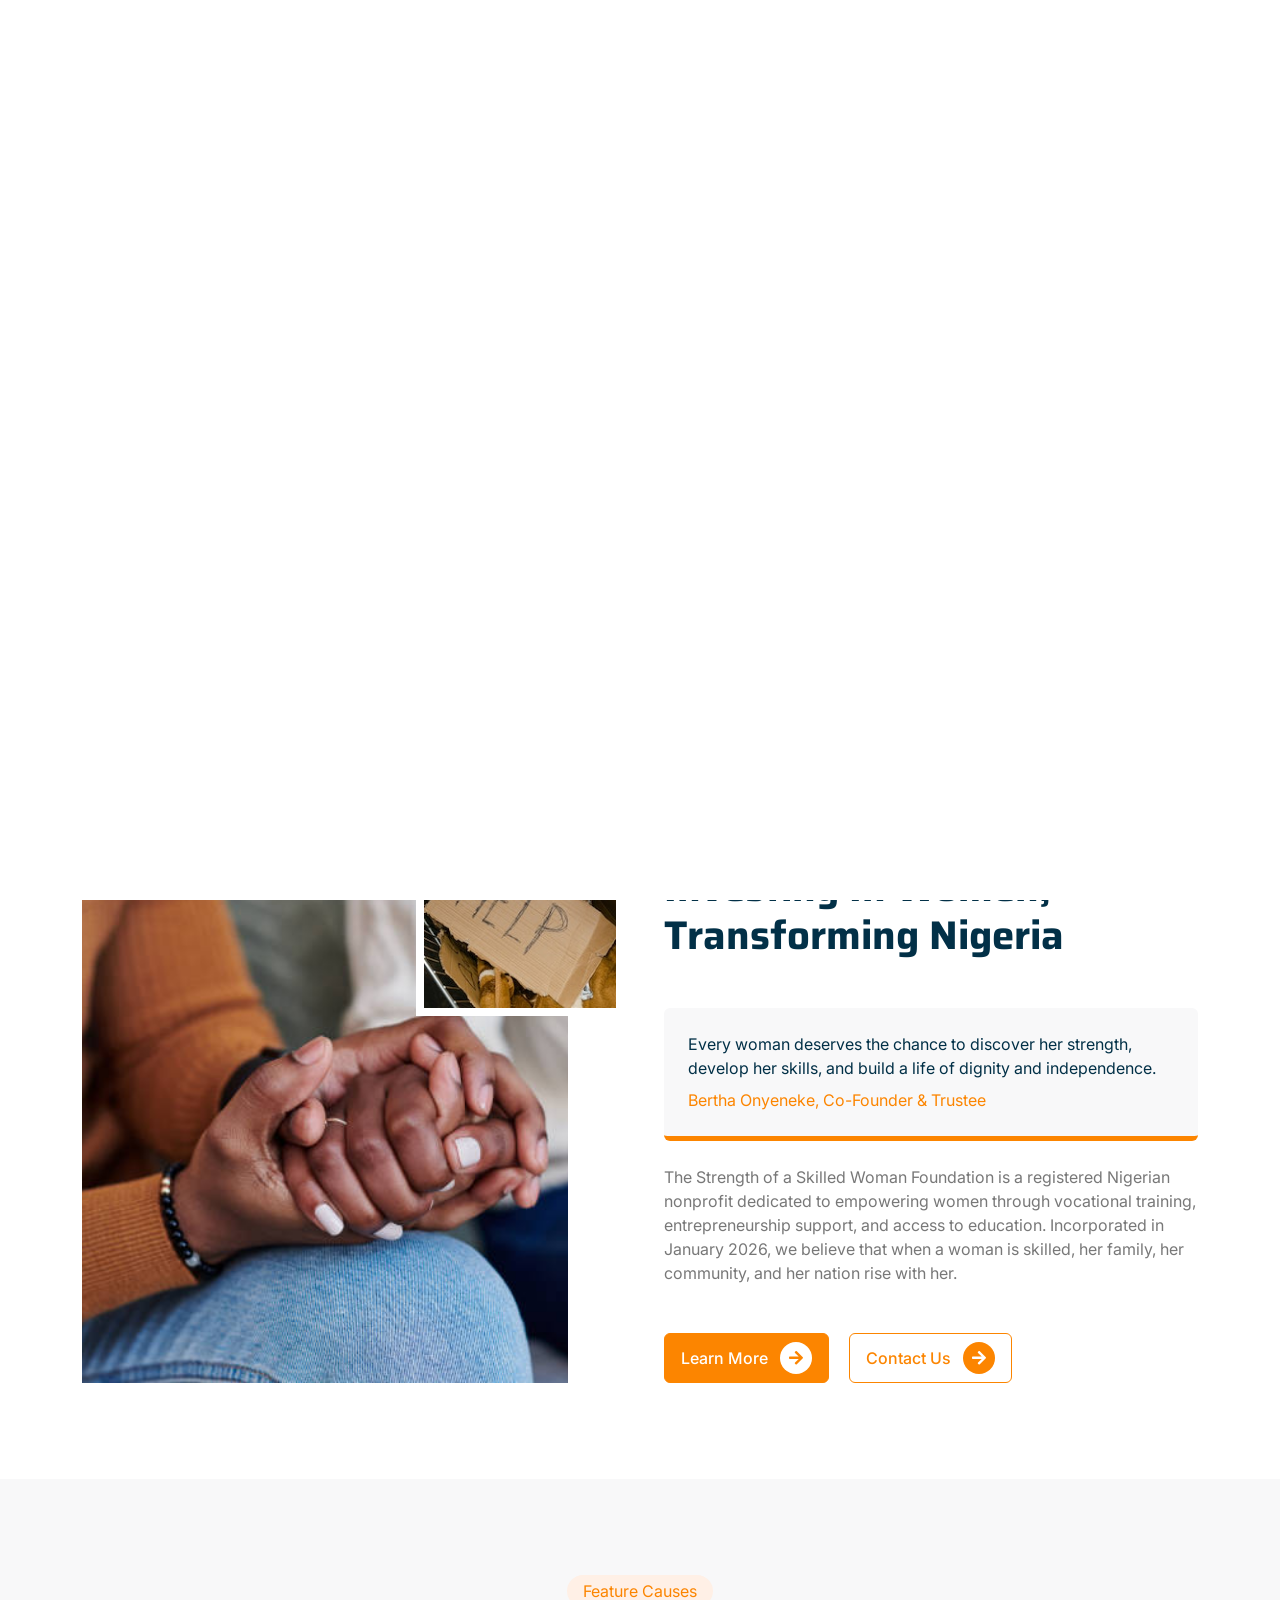
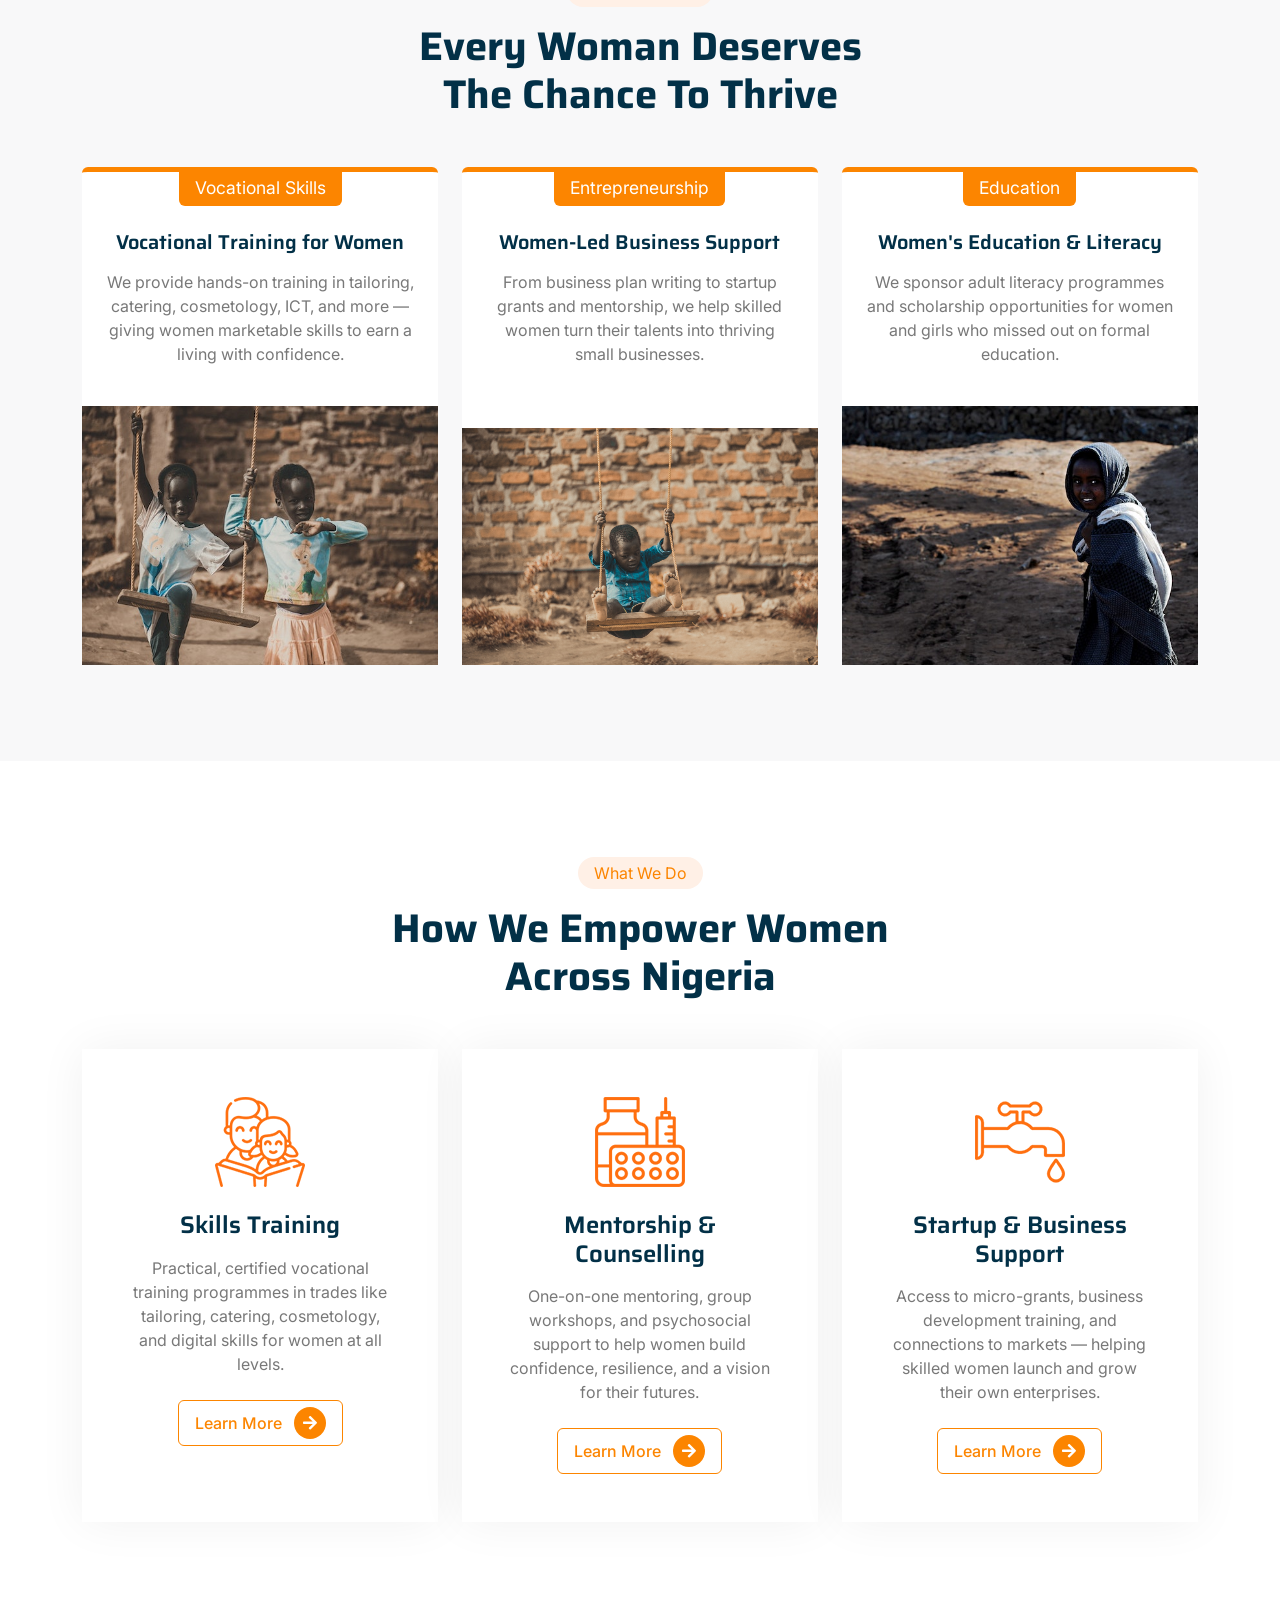
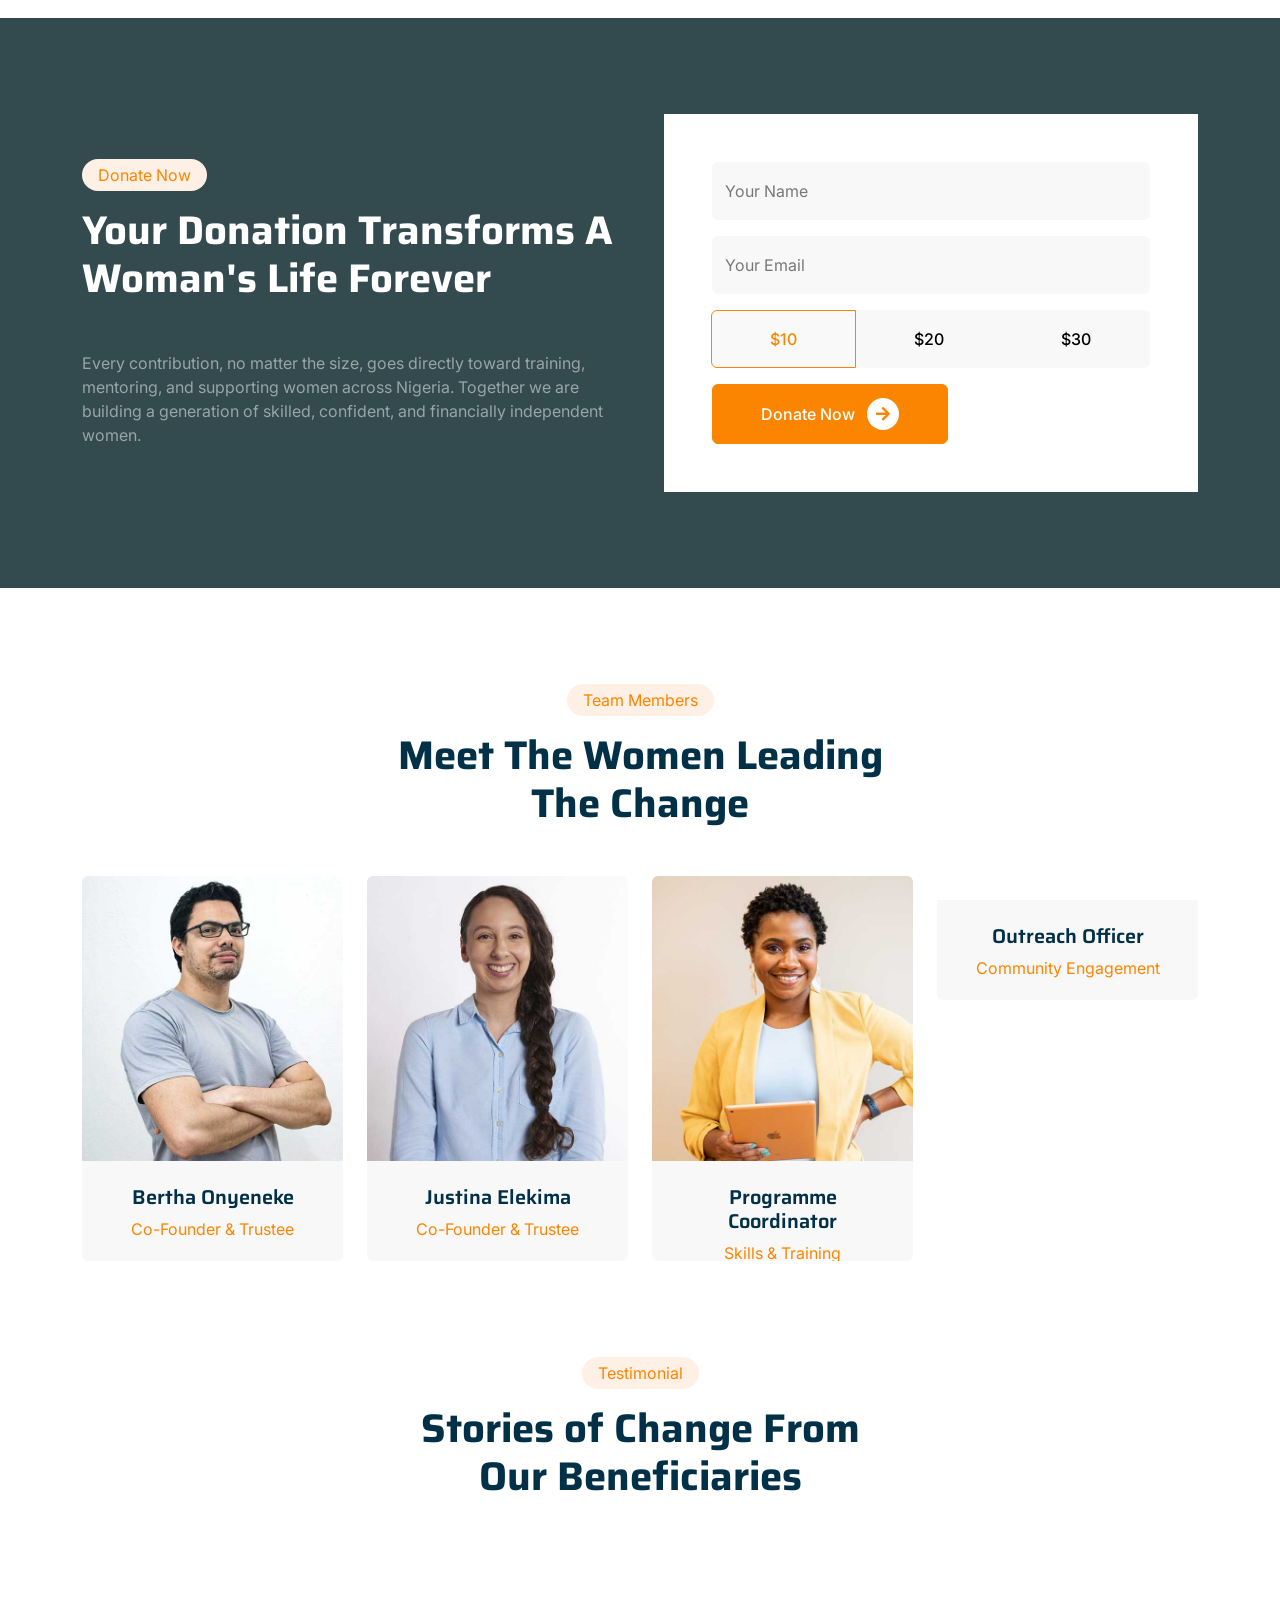
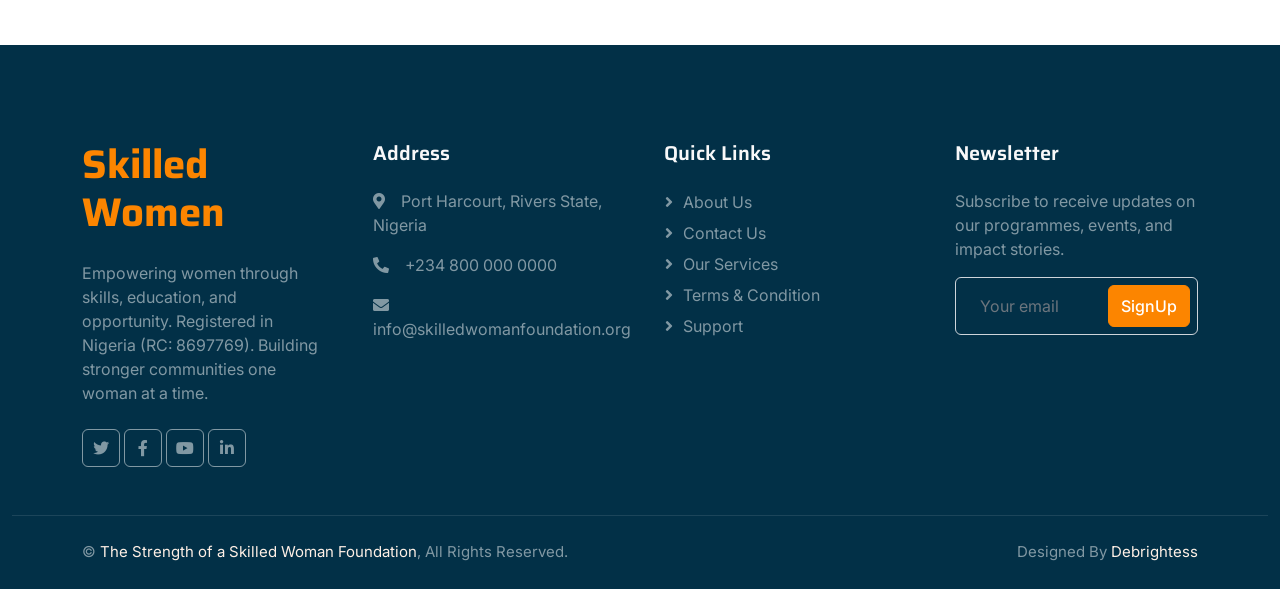
==== commit 99352f86: "minor fix" ====
--- a/index.html
+++ b/index.html
@@ -122,7 +122,7 @@
             <a href="contact.html" class="nav-item nav-link">Contact</a>
           </div>
           <div class="d-none d-lg-flex ms-2">
-            <a class="btn btn-outline-primary py-2 px-3" href="">
+            <a class="btn btn-outline-primary py-2 px-3" href="donate.html">
               Donate Now
               <div
                 class="d-inline-flex btn-sm-square bg-white text-primary rounded-circle ms-2"
@@ -156,7 +156,7 @@
                     </p>
                     <a
                       class="btn btn-primary py-2 px-3 animated slideInDown"
-                      href=""
+                      href="about.html"
                     >
                       Learn More
                       <div
@@ -186,7 +186,7 @@
                     </p>
                     <a
                       class="btn btn-primary py-2 px-3 animated slideInDown"
-                      href=""
+                      href="about.html"
                     >
                       Learn More
                       <div
@@ -276,7 +276,7 @@
                 woman is skilled, her family, her community, and her nation rise
                 with her.
               </p>
-              <a class="btn btn-primary py-2 px-3 me-3" href="">
+              <a class="btn btn-primary py-2 px-3 me-3" href="about.html">
                 Learn More
                 <div
                   class="d-inline-flex btn-sm-square bg-white text-primary rounded-circle ms-2"
@@ -284,7 +284,7 @@
                   <i class="fa fa-arrow-right"></i>
                 </div>
               </a>
-              <a class="btn btn-outline-primary py-2 px-3" href="">
+              <a class="btn btn-outline-primary py-2 px-3" href="contact.html">
                 Contact Us
                 <div
                   class="d-inline-flex btn-sm-square bg-primary text-white rounded-circle ms-2"
@@ -336,7 +336,7 @@
               </div>
               <div class="position-relative mt-auto">
                 <img class="img-fluid" src="img/courses-1.jpg" alt="" />
-                <div class="causes-overlay">
+                <!-- <div class="causes-overlay">
                   <a class="btn btn-outline-primary" href="">
                     Read More
                     <div
@@ -345,7 +345,7 @@
                       <i class="fa fa-arrow-right"></i>
                     </div>
                   </a>
-                </div>
+                </div> -->
               </div>
             </div>
           </div>
@@ -368,7 +368,7 @@
               </div>
               <div class="position-relative mt-auto">
                 <img class="img-fluid" src="img/courses-2.jpg" alt="" />
-                <div class="causes-overlay">
+                <!-- <div class="causes-overlay">
                   <a class="btn btn-outline-primary" href="">
                     Read More
                     <div
@@ -377,7 +377,7 @@
                       <i class="fa fa-arrow-right"></i>
                     </div>
                   </a>
-                </div>
+                </div> -->
               </div>
             </div>
           </div>
@@ -400,7 +400,7 @@
               </div>
               <div class="position-relative mt-auto">
                 <img class="img-fluid" src="img/courses-3.jpg" alt="" />
-                <div class="causes-overlay">
+                <!-- <div class="causes-overlay">
                   <a class="btn btn-outline-primary" href="">
                     Read More
                     <div
@@ -409,7 +409,7 @@
                       <i class="fa fa-arrow-right"></i>
                     </div>
                   </a>
-                </div>
+                </div> -->
               </div>
             </div>
           </div>
@@ -443,7 +443,7 @@
                 like tailoring, catering, cosmetology, and digital skills for
                 women at all levels.
               </p>
-              <a class="btn btn-outline-primary px-3" href="">
+              <a class="btn btn-outline-primary px-3" href="about.html">
                 Learn More
                 <div
                   class="d-inline-flex btn-sm-square bg-primary text-white rounded-circle ms-2"
@@ -462,7 +462,7 @@
                 to help women build confidence, resilience, and a vision for
                 their futures.
               </p>
-              <a class="btn btn-outline-primary px-3" href="">
+              <a class="btn btn-outline-primary px-3" href="about.html">
                 Learn More
                 <div
                   class="d-inline-flex btn-sm-square bg-primary text-white rounded-circle ms-2"
@@ -481,7 +481,7 @@
                 connections to markets — helping skilled women launch and grow
                 their own enterprises.
               </p>
-              <a class="btn btn-outline-primary px-3" href="">
+              <a class="btn btn-outline-primary px-3" href="about.html">
                 Learn More
                 <div
                   class="d-inline-flex btn-sm-square bg-primary text-white rounded-circle ms-2"
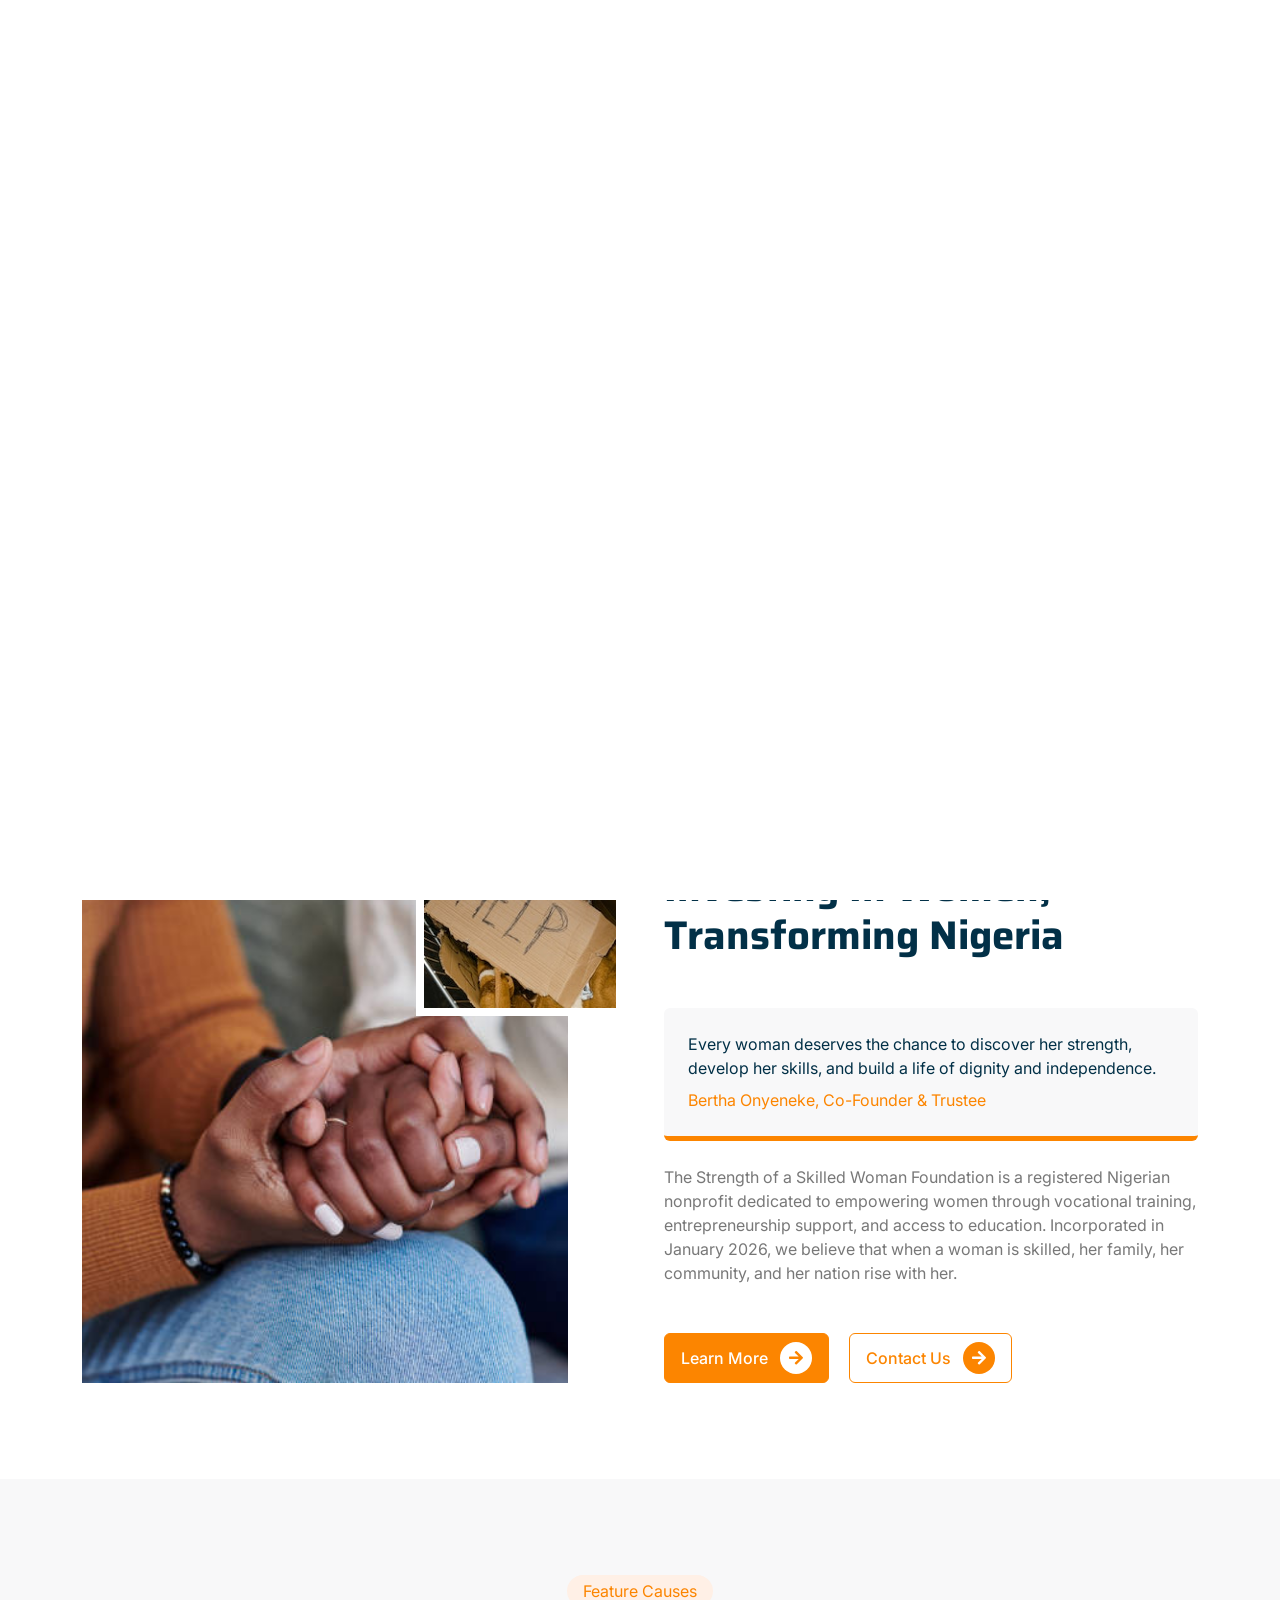
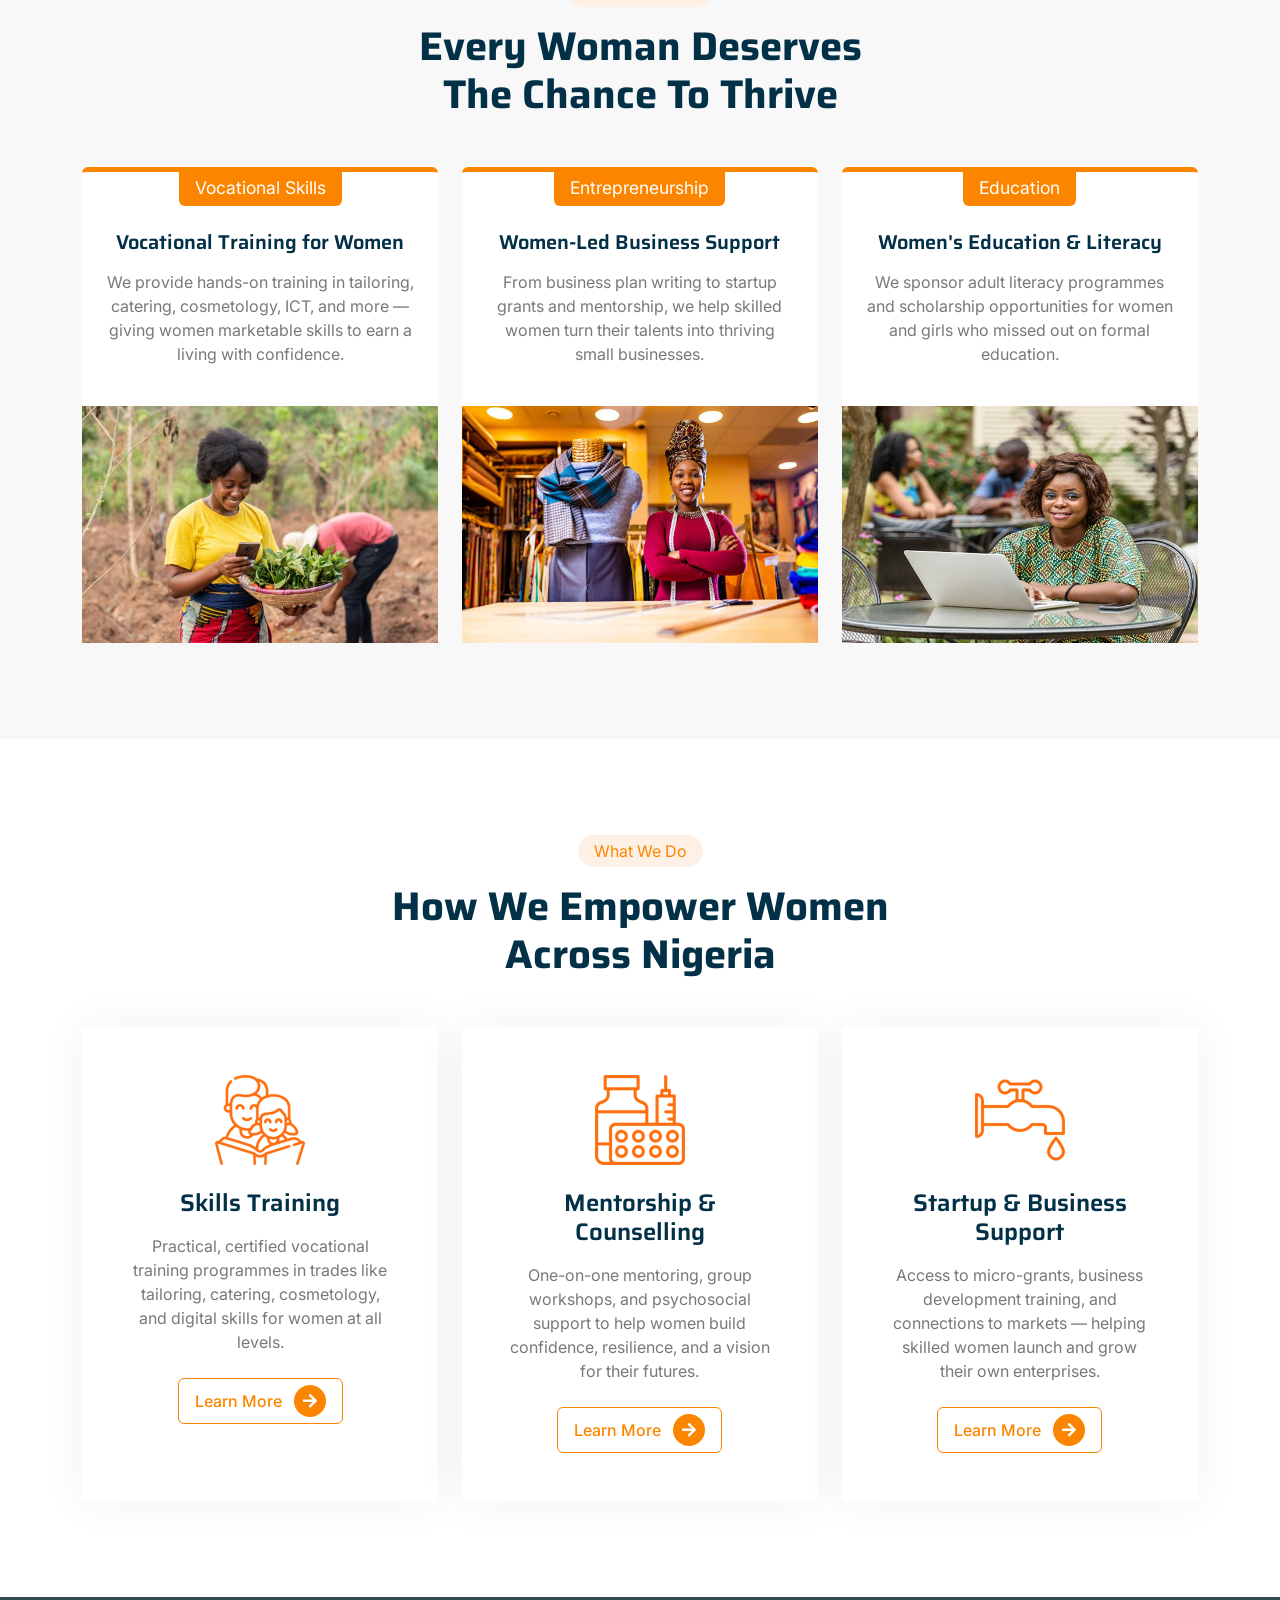
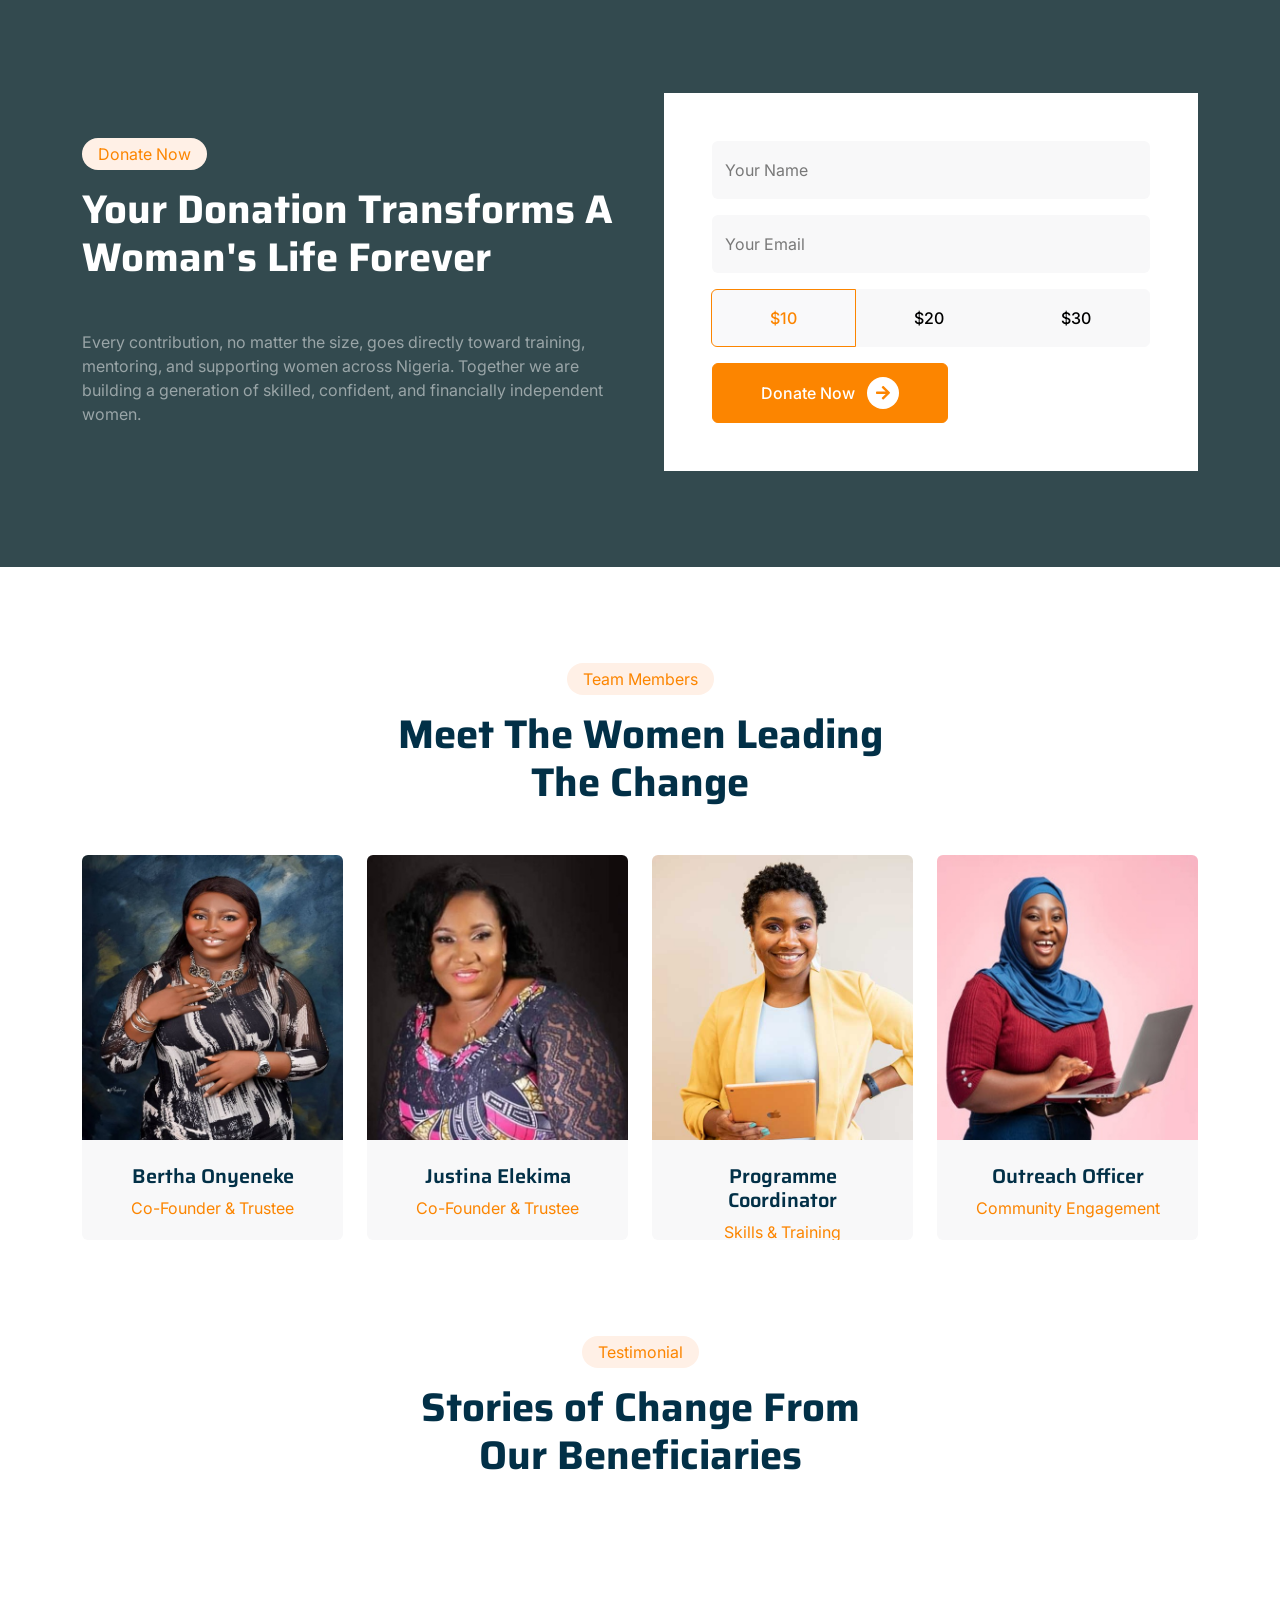
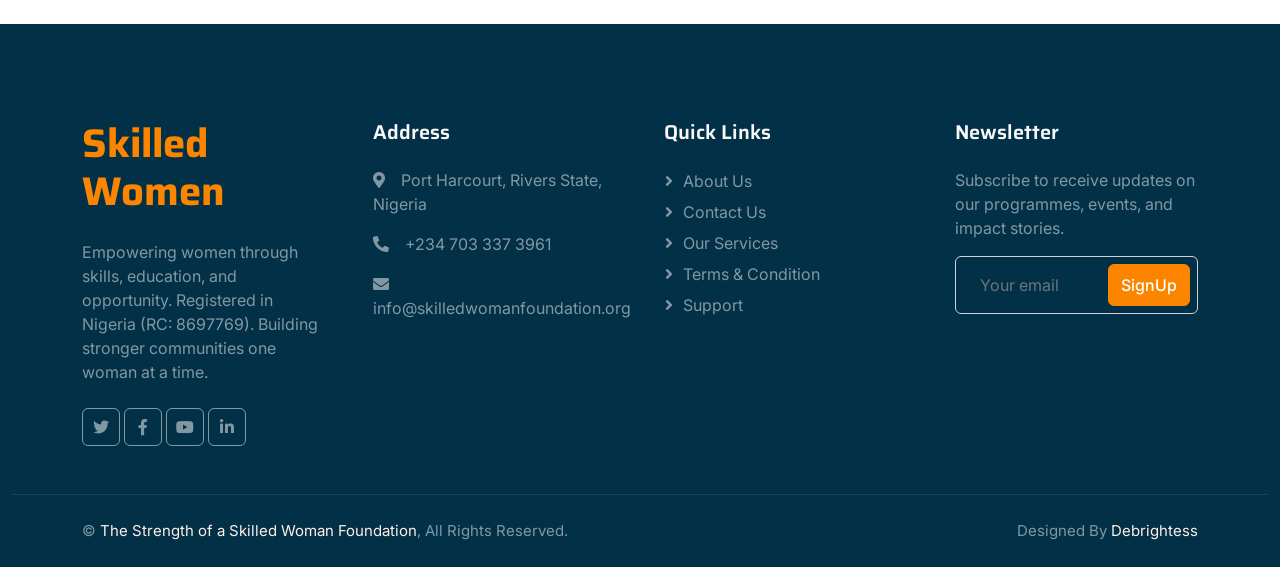
==== commit 776617a6: "minor fix" ====
--- a/index.html
+++ b/index.html
@@ -826,7 +826,7 @@
               <i class="fa fa-map-marker-alt me-3"></i>Port Harcourt, Rivers
               State, Nigeria
             </p>
-            <p><i class="fa fa-phone-alt me-3"></i>+234 800 000 0000</p>
+            <p><i class="fa fa-phone-alt me-3"></i>+234 703 337 3961</p>
             <p>
               <i class="fa fa-envelope me-3"></i>info@skilledwomanfoundation.org
             </p>
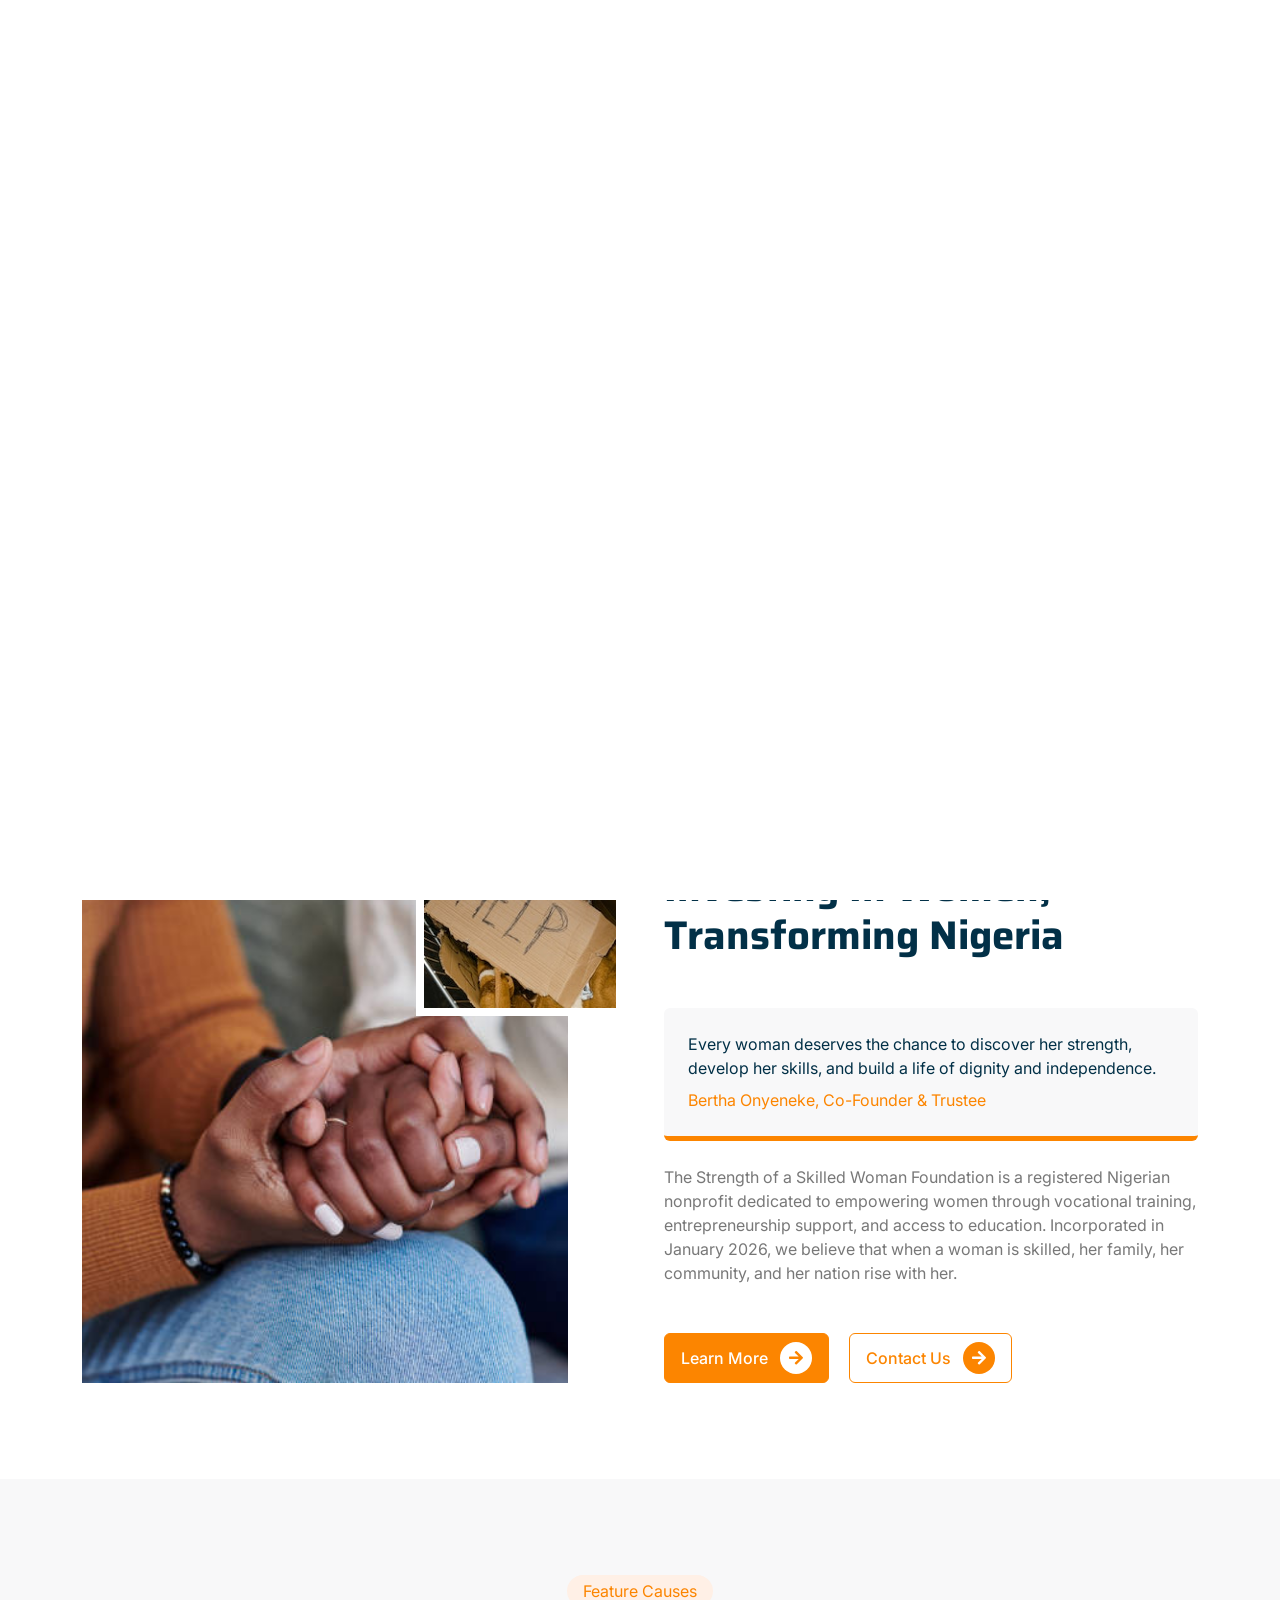
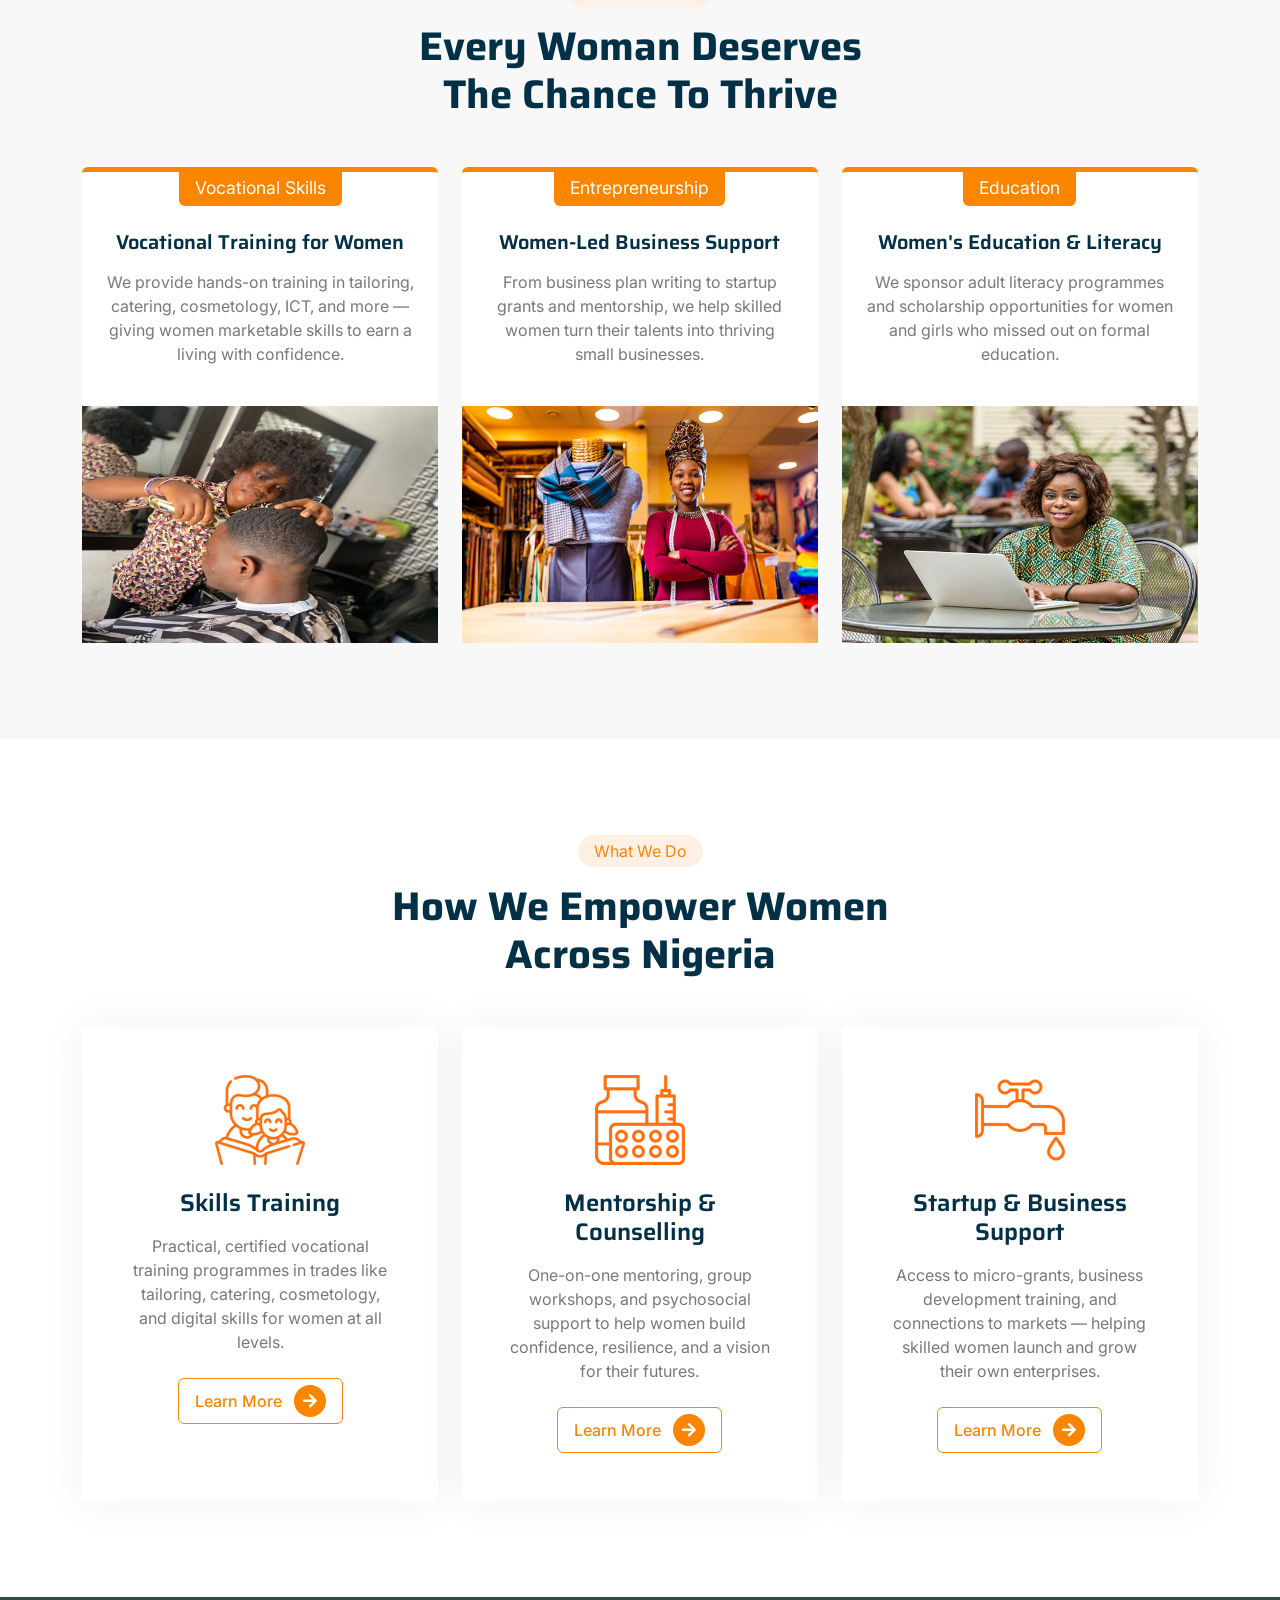
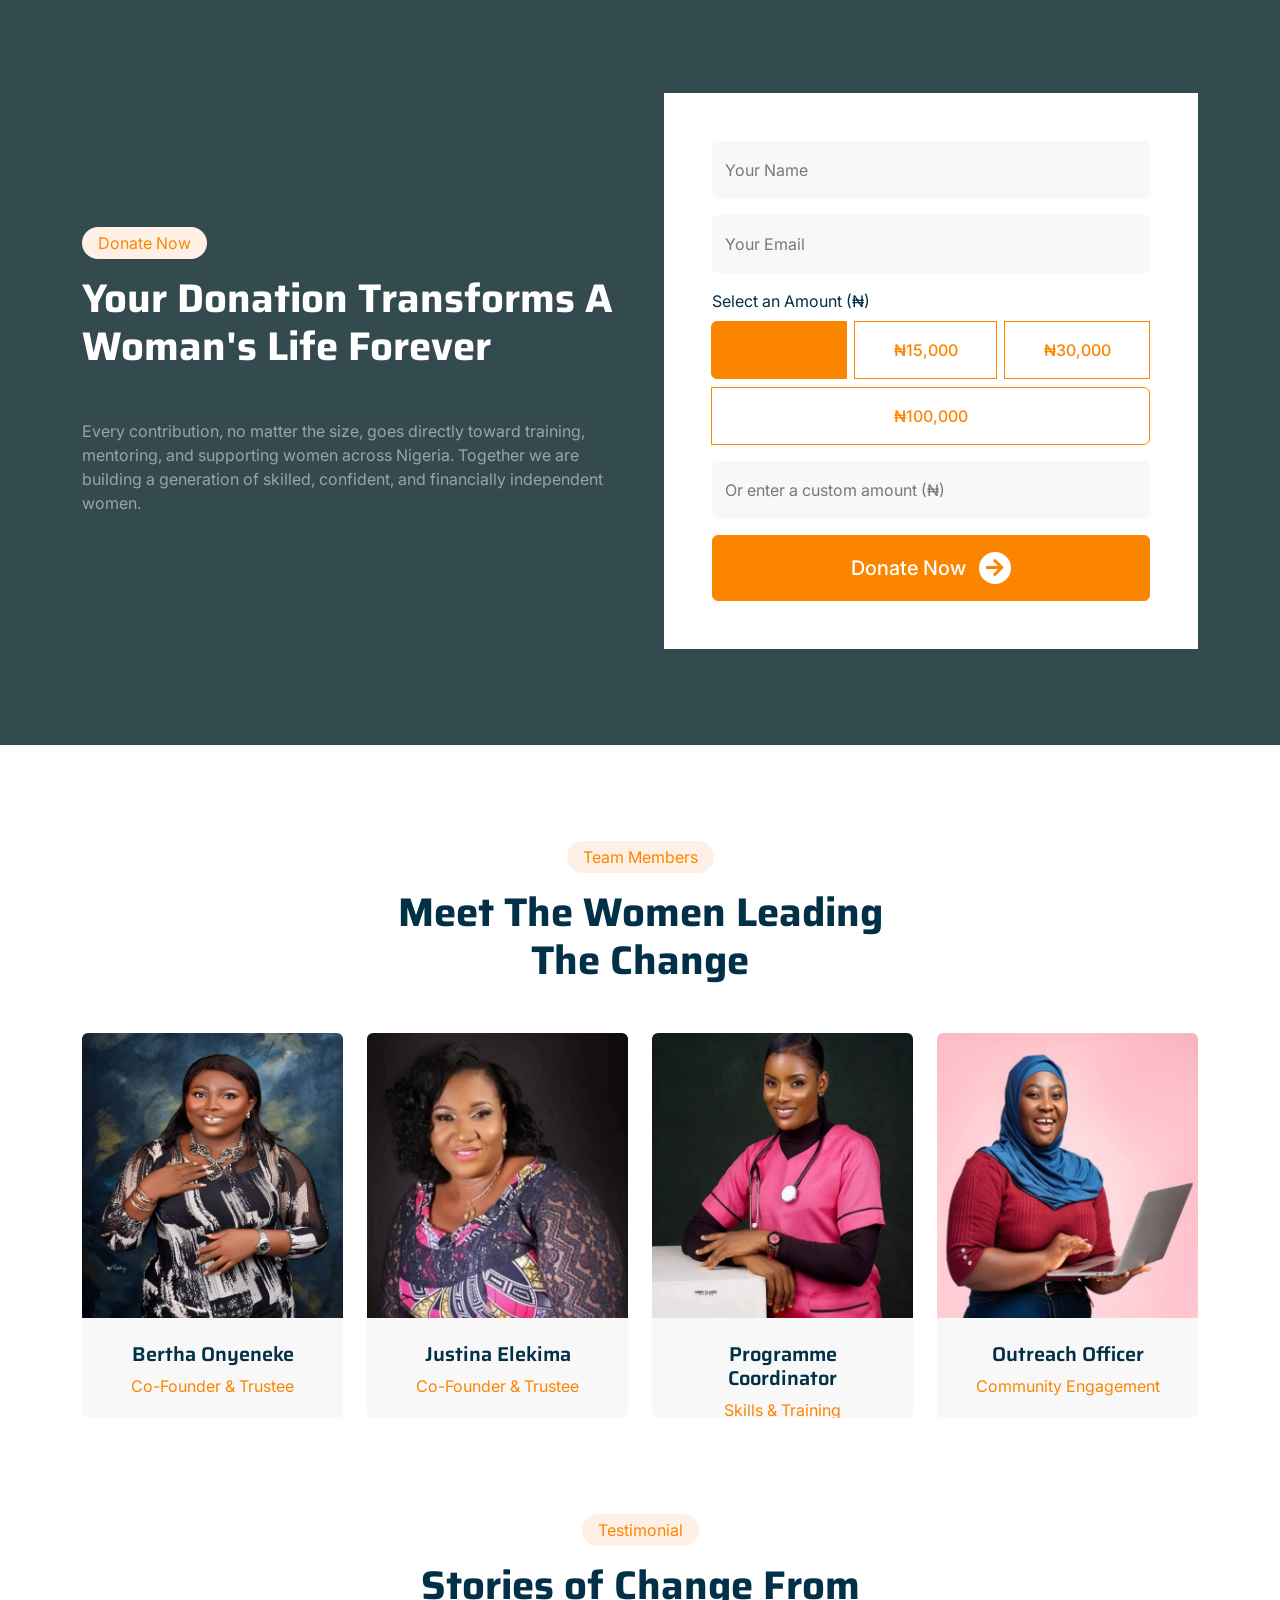
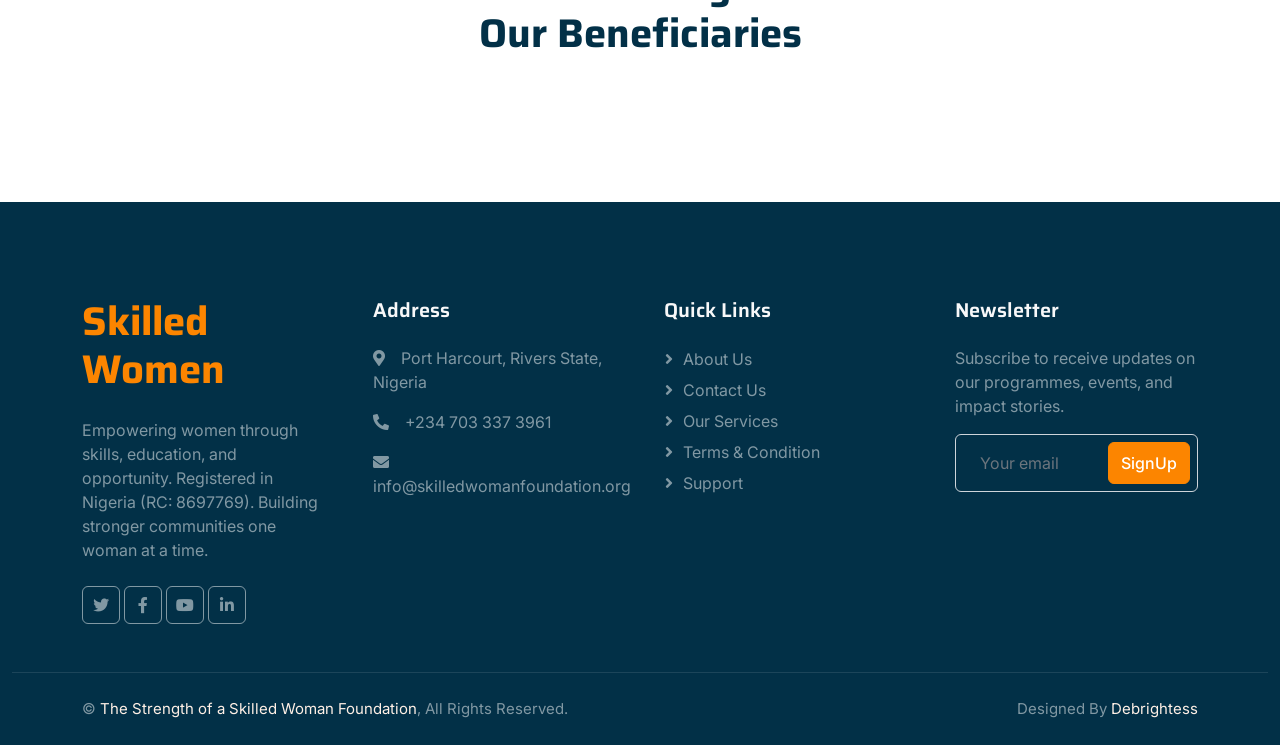
==== commit 71a9395d: "updated the donate section" ====
--- a/index.html
+++ b/index.html
@@ -2,10 +2,85 @@
 <html lang="en">
   <head>
     <meta charset="utf-8" />
-    <title>The Strength of a Skilled Woman Foundation</title>
+    <title>
+      The Strength of a Skilled Woman Foundation | Empowering Women in Nigeria
+    </title>
     <meta content="width=device-width, initial-scale=1.0" name="viewport" />
-    <meta content="" name="keywords" />
-    <meta content="" name="description" />
+    <meta
+      name="description"
+      content="The Strength of a Skilled Woman Foundation empowers Nigerian women through vocational training, entrepreneurship support, and education. Based in Port Harcourt, Rivers State. Donate today to transform a woman's life."
+    />
+    <meta
+      name="keywords"
+      content="women empowerment Nigeria, vocational training women Port Harcourt, Nigerian women foundation, skilled woman foundation, women NGO Nigeria, donate to women Nigeria, women education Rivers State, entrepreneurship support women Nigeria"
+    />
+    <meta name="author" content="The Strength of a Skilled Woman Foundation" />
+    <meta name="robots" content="index, follow" />
+    <link rel="canonical" href="https://www.skilledwomanfoundation.org/" />
+
+    <!-- Open Graph / Facebook -->
+    <meta property="og:type" content="website" />
+    <meta property="og:url" content="https://www.skilledwomanfoundation.org/" />
+    <meta
+      property="og:title"
+      content="The Strength of a Skilled Woman Foundation | Empowering Women in Nigeria"
+    />
+    <meta
+      property="og:description"
+      content="Empowering Nigerian women through vocational skills, entrepreneurship, and education. Every donation transforms a woman's life forever."
+    />
+    <meta
+      property="og:image"
+      content="https://www.skilledwomanfoundation.org/img/carousel-1.jpg"
+    />
+    <meta
+      property="og:site_name"
+      content="Strength of a Skilled Woman Foundation"
+    />
+    <meta property="og:locale" content="en_NG" />
+
+    <!-- Twitter Card -->
+    <meta name="twitter:card" content="summary_large_image" />
+    <meta
+      name="twitter:title"
+      content="The Strength of a Skilled Woman Foundation | Empowering Women in Nigeria"
+    />
+    <meta
+      name="twitter:description"
+      content="Empowering Nigerian women through vocational skills, entrepreneurship, and education. Every donation transforms a woman's life forever."
+    />
+    <meta
+      name="twitter:image"
+      content="https://www.skilledwomanfoundation.org/img/carousel-1.jpg"
+    />
+
+    <!-- Structured Data (Schema.org) -->
+    <script type="application/ld+json">
+      {
+        "@context": "https://schema.org",
+        "@type": "NGO",
+        "name": "The Strength of a Skilled Woman Foundation",
+        "url": "https://www.skilledwomanfoundation.org",
+        "logo": "https://www.skilledwomanfoundation.org/img/favicon.ico",
+        "description": "A registered Nigerian nonprofit empowering women through vocational training, entrepreneurship support, and access to education.",
+        "address": {
+          "@type": "PostalAddress",
+          "addressLocality": "Port Harcourt",
+          "addressRegion": "Rivers State",
+          "addressCountry": "NG"
+        },
+        "telephone": "+2347033373961",
+        "email": "info@skilledwomanfoundation.org",
+        "foundingDate": "2026",
+        "areaServed": "Nigeria",
+        "knowsAbout": [
+          "Women Empowerment",
+          "Vocational Training",
+          "Entrepreneurship",
+          "Education"
+        ]
+      }
+    </script>
 
     <!-- Favicon -->
     <link href="img/favicon.ico" rel="icon" />
@@ -547,41 +622,73 @@
                     </div>
                   </div>
                   <div class="col-12">
-                    <div class="btn-group d-flex justify-content-around">
+                    <p class="fw-semibold mb-2 text-dark">
+                      Select an Amount (₦)
+                    </p>
+                    <div class="btn-group d-flex flex-wrap gap-2">
                       <input
                         type="radio"
                         class="btn-check"
-                        name="btnradio"
+                        name="amount"
                         id="btnradio1"
                         checked
                       />
-                      <label class="btn btn-light py-3" for="btnradio1"
-                        >$10</label
+                      <label
+                        class="btn btn-outline-primary px-4 py-3"
+                        for="btnradio1"
+                        >₦5,000</label
                       >
 
                       <input
                         type="radio"
                         class="btn-check"
-                        name="btnradio"
+                        name="amount"
                         id="btnradio2"
                       />
-                      <label class="btn btn-light py-3" for="btnradio2"
-                        >$20</label
+                      <label
+                        class="btn btn-outline-primary px-4 py-3"
+                        for="btnradio2"
+                        >₦15,000</label
                       >
 
                       <input
                         type="radio"
                         class="btn-check"
-                        name="btnradio"
+                        name="amount"
                         id="btnradio3"
                       />
-                      <label class="btn btn-light py-3" for="btnradio3"
-                        >$30</label
+                      <label
+                        class="btn btn-outline-primary px-4 py-3"
+                        for="btnradio3"
+                        >₦30,000</label
+                      >
+
+                      <input
+                        type="radio"
+                        class="btn-check"
+                        name="amount"
+                        id="btnradio4"
+                      />
+                      <label
+                        class="btn btn-outline-primary px-4 py-3"
+                        for="btnradio4"
+                        >₦100,000</label
                       >
                     </div>
                   </div>
                   <div class="col-12">
-                    <button class="btn btn-primary px-5" style="height: 60px">
+                    <div class="form-floating">
+                      <input
+                        type="number"
+                        class="form-control bg-light border-0"
+                        id="custom"
+                        placeholder="Or enter a custom amount"
+                      />
+                      <label for="custom">Or enter a custom amount (₦)</label>
+                    </div>
+                  </div>
+                  <div class="col-12">
+                    <button class="btn btn-primary w-100 py-3 fs-5">
                       Donate Now
                       <div
                         class="d-inline-flex btn-sm-square bg-white text-primary rounded-circle ms-2"
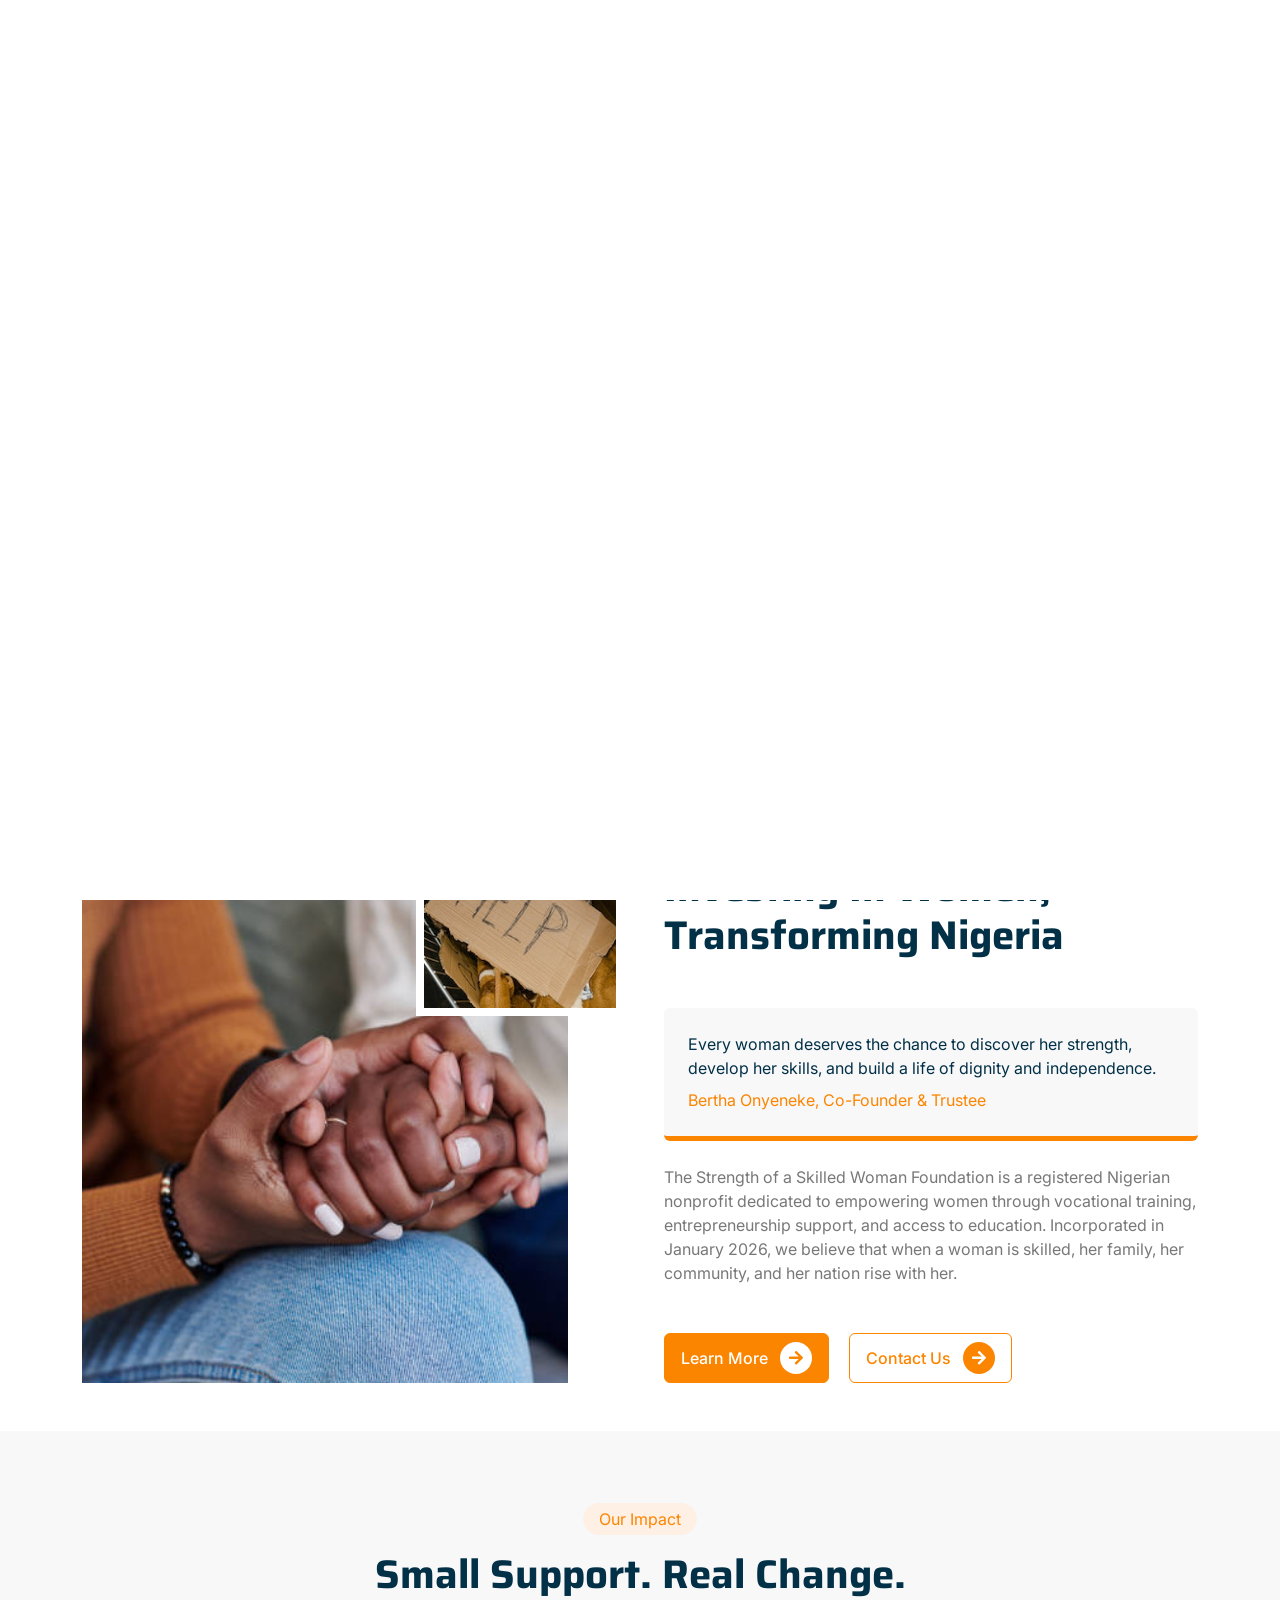
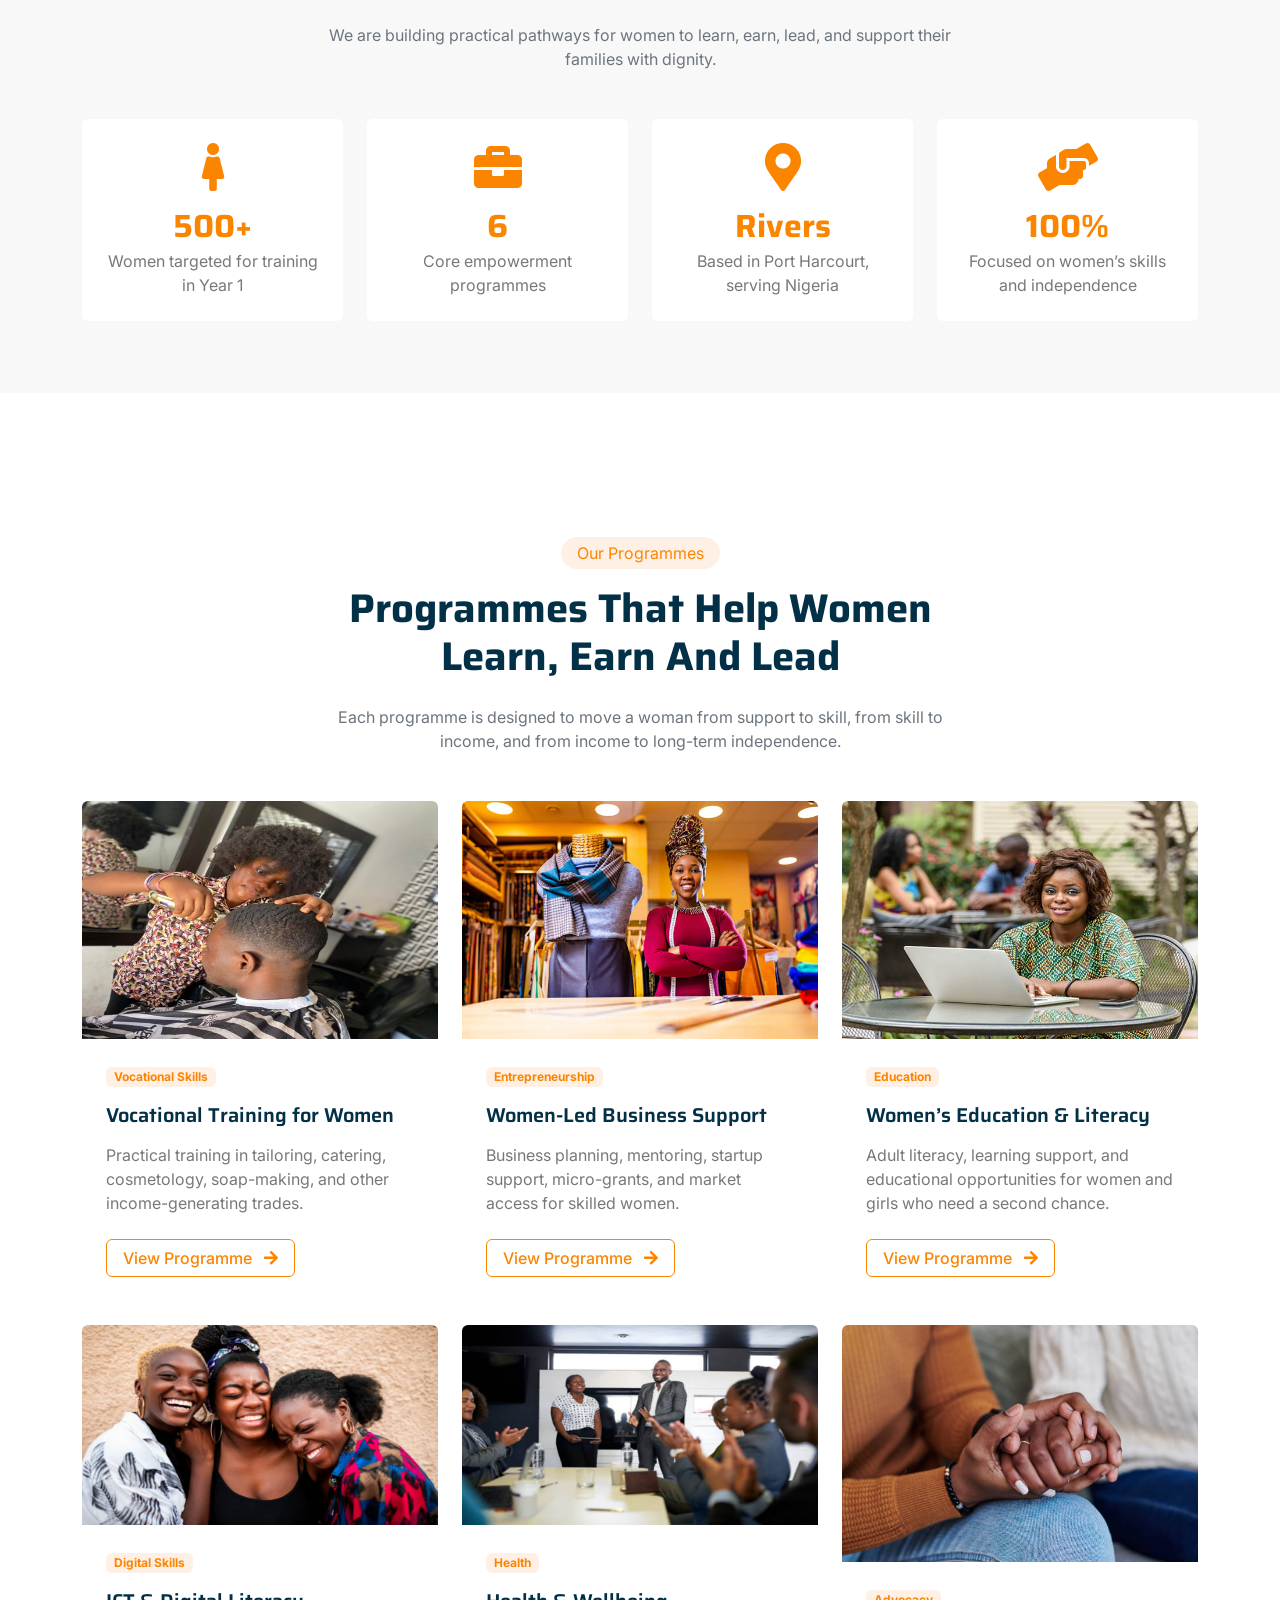
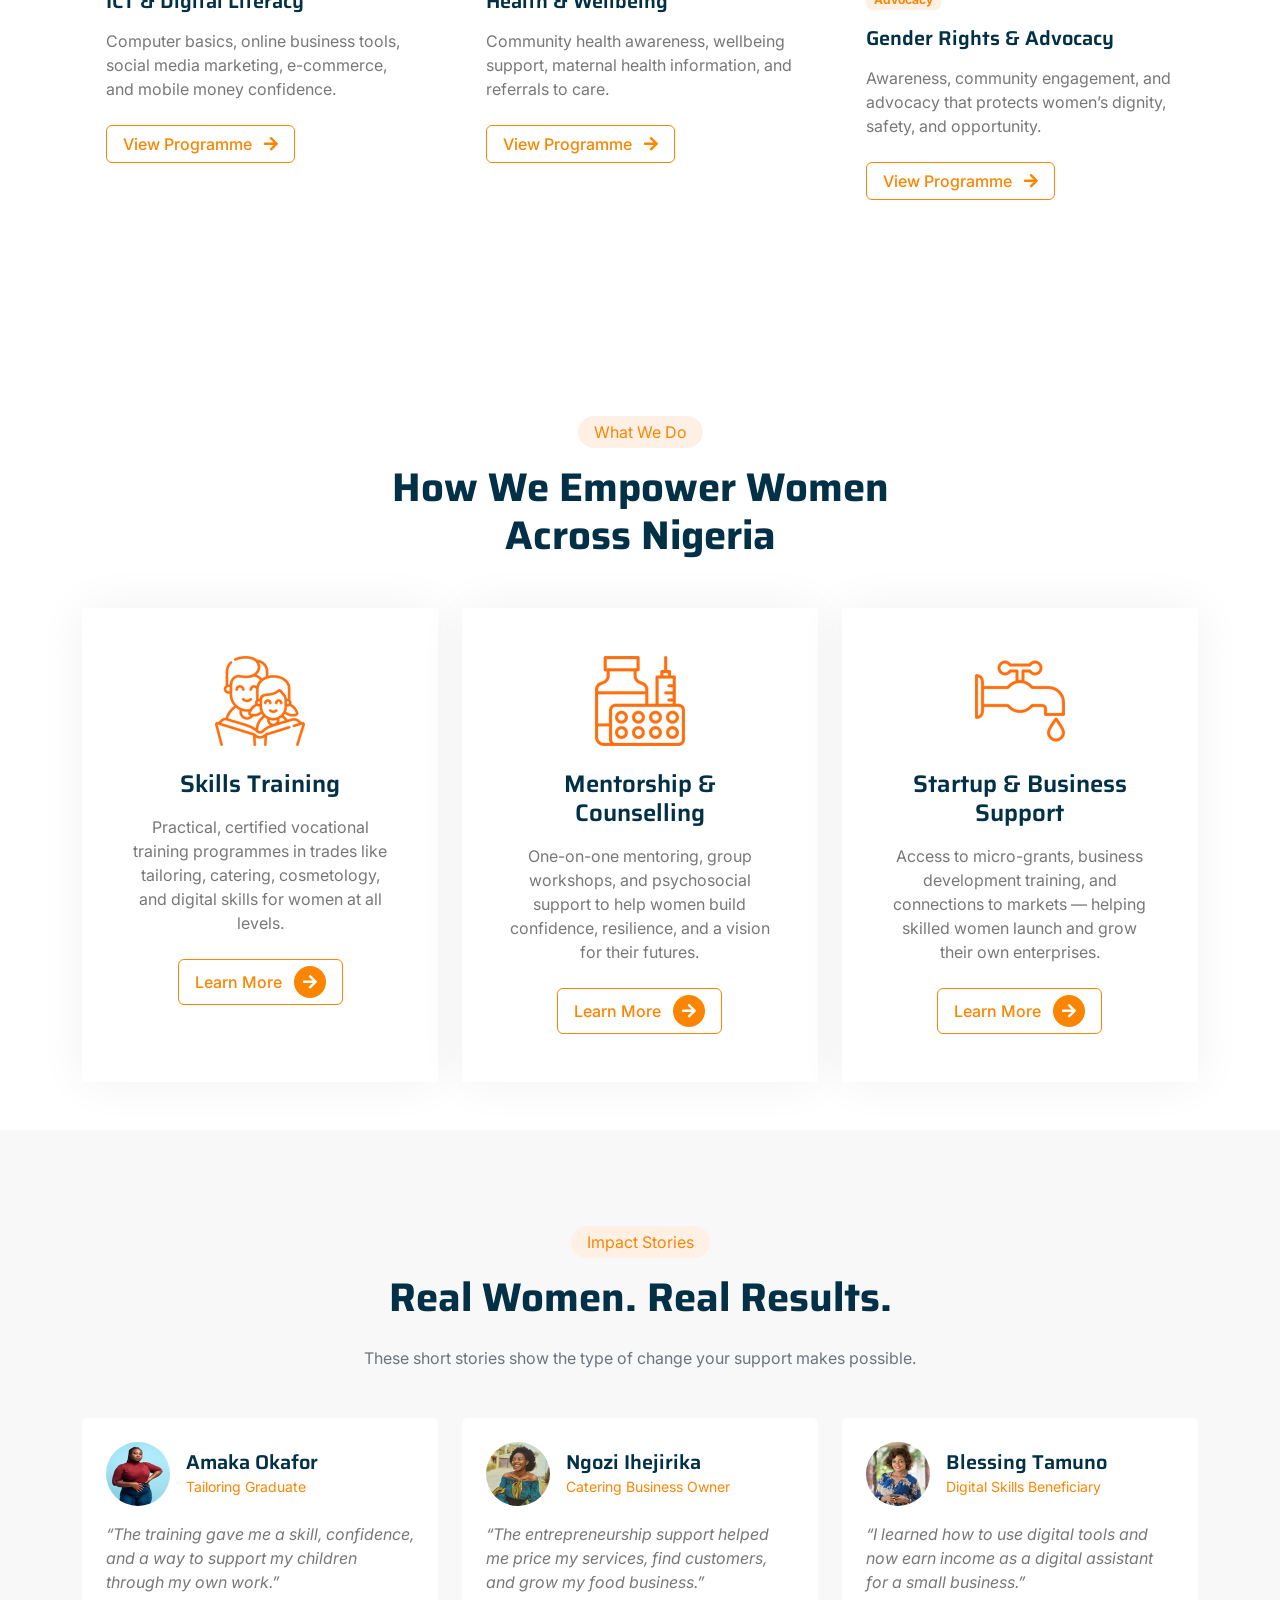
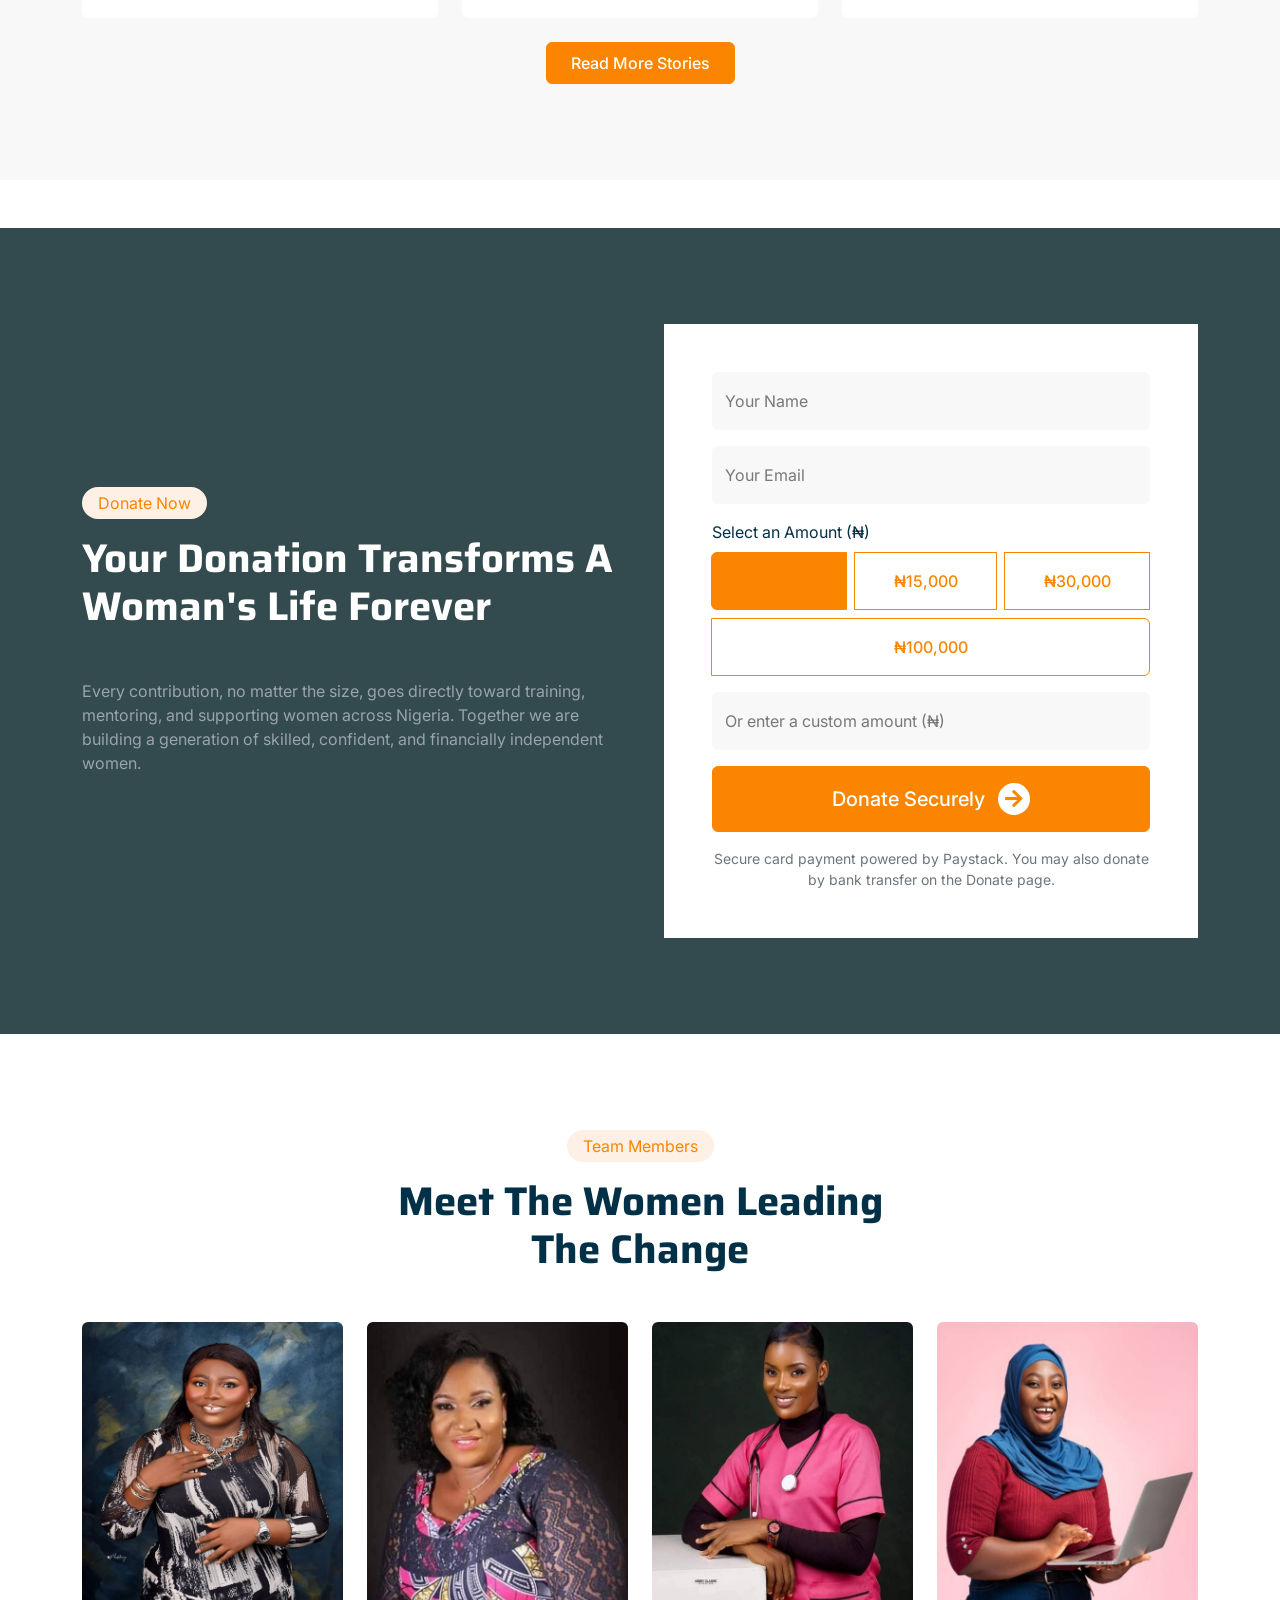
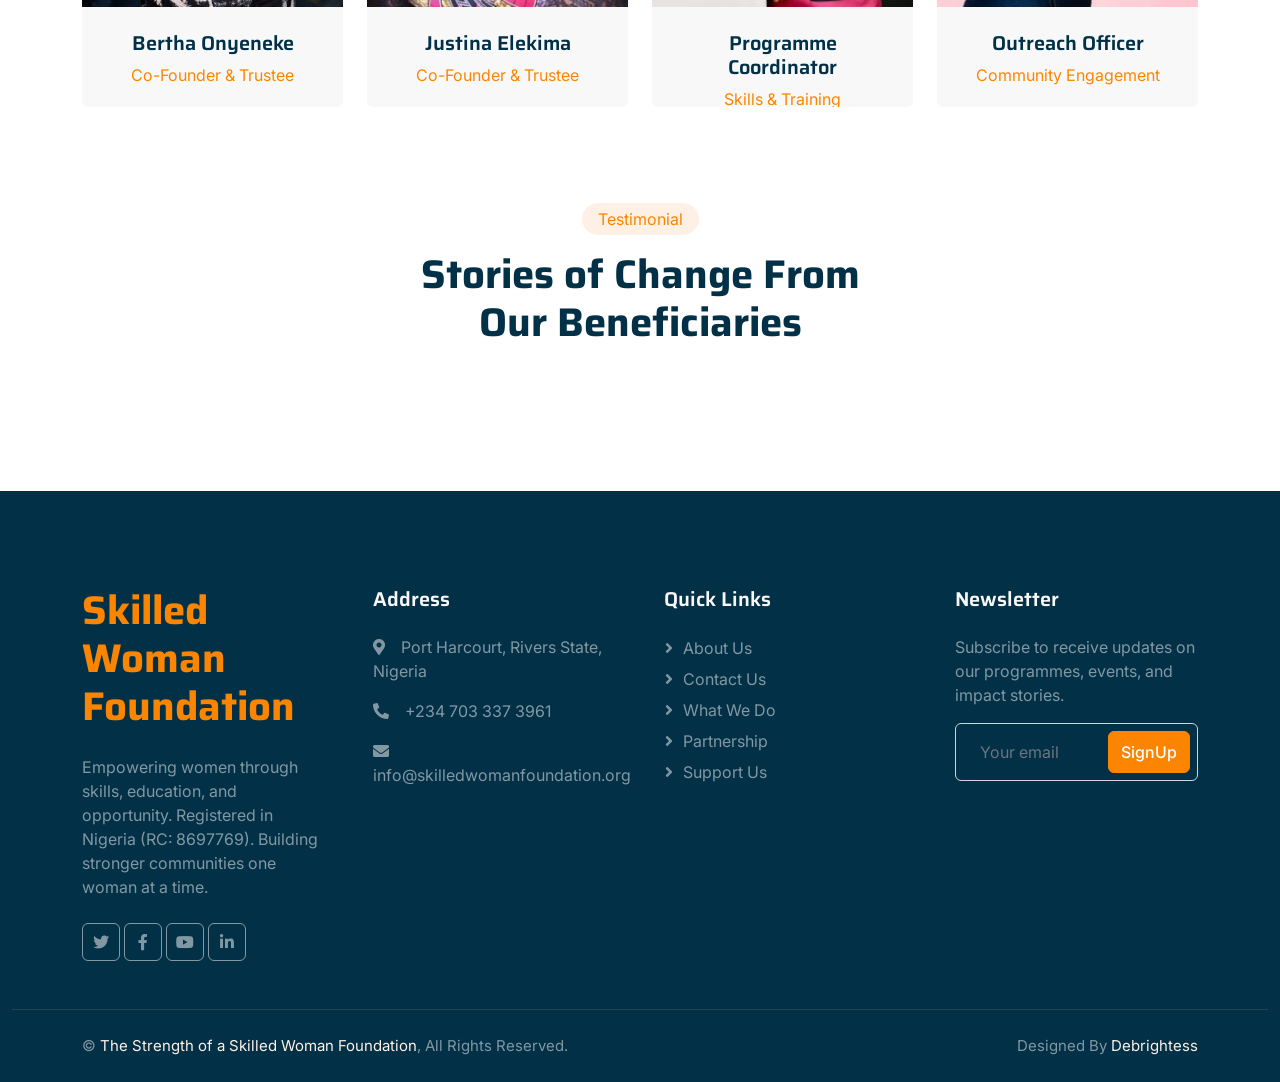
==== commit ad5cfdb6: "updated index" ====
--- a/index.html
+++ b/index.html
@@ -144,16 +144,16 @@
         </div>
         <div class="col-lg-6 px-5 text-end">
           <small>Follow us:</small>
-          <a class="text-white-50 ms-3" href=""
+          <a class="text-white-50 ms-3" href="contact.html"
             ><i class="fab fa-facebook-f"></i
           ></a>
-          <a class="text-white-50 ms-3" href=""
+          <a class="text-white-50 ms-3" href="contact.html"
             ><i class="fab fa-twitter"></i
           ></a>
-          <a class="text-white-50 ms-3" href=""
+          <a class="text-white-50 ms-3" href="contact.html"
             ><i class="fab fa-linkedin-in"></i
           ></a>
-          <a class="text-white-50 ms-3" href=""
+          <a class="text-white-50 ms-3" href="contact.html"
             ><i class="fab fa-instagram"></i
           ></a>
         </div>
@@ -164,7 +164,7 @@
         data-wow-delay="0.1s"
       >
         <a href="index.html" class="navbar-brand ms-4 ms-lg-0">
-          <h1 class="fw-bold text-primary m-0">Skilled Woman</h1>
+          <h1 class="fw-bold text-primary m-0">Skilled Woman Foundation</h1>
         </a>
         <button
           type="button"
@@ -178,30 +178,16 @@
           <div class="navbar-nav ms-auto p-4 p-lg-0">
             <a href="index.html" class="nav-item nav-link active">Home</a>
             <a href="about.html" class="nav-item nav-link">About</a>
-            <a href="causes.html" class="nav-item nav-link">Causes</a>
-            <div class="nav-item dropdown">
-              <a
-                href="#"
-                class="nav-link dropdown-toggle"
-                data-bs-toggle="dropdown"
-                >Pages</a
-              >
-              <div class="dropdown-menu m-0">
-                <a href="service.html" class="dropdown-item">Service</a>
-                <a href="donate.html" class="dropdown-item">Donate</a>
-                <a href="team.html" class="dropdown-item">Our Team</a>
-                <a href="testimonial.html" class="dropdown-item">Testimonial</a>
-                <!-- <a href="404.html" class="dropdown-item">404 Page</a> -->
-              </div>
-            </div>
+            <a href="causes.html" class="nav-item nav-link">Programmes</a>
+            <a href="service.html" class="nav-item nav-link">What We Do</a>
+            <a href="testimonial.html" class="nav-item nav-link">Stories</a>
+            <a href="donate.html" class="nav-item nav-link">Donate</a>
             <a href="contact.html" class="nav-item nav-link">Contact</a>
           </div>
-          <div class="d-none d-lg-flex ms-2">
-            <a class="btn btn-outline-primary py-2 px-3" href="donate.html">
+          <div class="d-none d-xl-flex ms-2">
+            <a class="btn btn-primary py-2 px-3" href="donate.html">
               Donate Now
-              <div
-                class="d-inline-flex btn-sm-square bg-white text-primary rounded-circle ms-2"
-              >
+              <div class="d-inline-flex btn-sm-square bg-white text-primary rounded-circle ms-2">
                 <i class="fa fa-arrow-right"></i>
               </div>
             </a>
@@ -230,12 +216,23 @@
                       transform their communities.
                     </p>
                     <a
-                      class="btn btn-primary py-2 px-3 animated slideInDown"
+                      class="btn btn-primary py-2 px-3 animated slideInDown me-2"
+                      href="donate.html"
+                    >
+                      Donate Now
+                      <div
+                        class="d-inline-flex btn-sm-square bg-white text-primary rounded-circle ms-2"
+                      >
+                        <i class="fa fa-heart"></i>
+                      </div>
+                    </a>
+                    <a
+                      class="btn btn-outline-primary py-2 px-3 animated slideInDown"
                       href="about.html"
                     >
                       Learn More
                       <div
-                        class="d-inline-flex btn-sm-square bg-white text-primary rounded-circle ms-2"
+                        class="d-inline-flex btn-sm-square bg-primary text-white rounded-circle ms-2"
                       >
                         <i class="fa fa-arrow-right"></i>
                       </div>
@@ -260,12 +257,23 @@
                       skill, strength, and sisterhood.
                     </p>
                     <a
-                      class="btn btn-primary py-2 px-3 animated slideInDown"
+                      class="btn btn-primary py-2 px-3 animated slideInDown me-2"
+                      href="donate.html"
+                    >
+                      Donate Now
+                      <div
+                        class="d-inline-flex btn-sm-square bg-white text-primary rounded-circle ms-2"
+                      >
+                        <i class="fa fa-heart"></i>
+                      </div>
+                    </a>
+                    <a
+                      class="btn btn-outline-primary py-2 px-3 animated slideInDown"
                       href="about.html"
                     >
                       Learn More
                       <div
-                        class="d-inline-flex btn-sm-square bg-white text-primary rounded-circle ms-2"
+                        class="d-inline-flex btn-sm-square bg-primary text-white rounded-circle ms-2"
                       >
                         <i class="fa fa-arrow-right"></i>
                       </div>
@@ -374,117 +382,122 @@
     </div>
     <!-- About End -->
 
+    <!-- Impact Start -->
+    <div class="container-xxl bg-light py-5">
+      <div class="container py-4">
+        <div class="text-center mx-auto mb-5 wow fadeInUp" data-wow-delay="0.1s" style="max-width: 650px">
+          <div class="d-inline-block rounded-pill bg-secondary text-primary py-1 px-3 mb-3">Our Impact</div>
+          <h1 class="display-6 mb-4">Small Support. Real Change.</h1>
+          <p class="text-muted mb-0">We are building practical pathways for women to learn, earn, lead, and support their families with dignity.</p>
+        </div>
+        <div class="row g-4 text-center">
+          <div class="col-lg-3 col-md-6 wow fadeInUp" data-wow-delay="0.1s">
+            <div class="impact-card bg-white rounded p-4 h-100">
+              <i class="fa fa-female fa-3x text-primary mb-3"></i>
+              <h2 class="fw-bold text-primary mb-1">500+</h2>
+              <p class="mb-0">Women targeted for training in Year 1</p>
+            </div>
+          </div>
+          <div class="col-lg-3 col-md-6 wow fadeInUp" data-wow-delay="0.2s">
+            <div class="impact-card bg-white rounded p-4 h-100">
+              <i class="fa fa-briefcase fa-3x text-primary mb-3"></i>
+              <h2 class="fw-bold text-primary mb-1">6</h2>
+              <p class="mb-0">Core empowerment programmes</p>
+            </div>
+          </div>
+          <div class="col-lg-3 col-md-6 wow fadeInUp" data-wow-delay="0.3s">
+            <div class="impact-card bg-white rounded p-4 h-100">
+              <i class="fa fa-map-marker-alt fa-3x text-primary mb-3"></i>
+              <h2 class="fw-bold text-primary mb-1">Rivers</h2>
+              <p class="mb-0">Based in Port Harcourt, serving Nigeria</p>
+            </div>
+          </div>
+          <div class="col-lg-3 col-md-6 wow fadeInUp" data-wow-delay="0.4s">
+            <div class="impact-card bg-white rounded p-4 h-100">
+              <i class="fa fa-hands-helping fa-3x text-primary mb-3"></i>
+              <h2 class="fw-bold text-primary mb-1">100%</h2>
+              <p class="mb-0">Focused on women’s skills and independence</p>
+            </div>
+          </div>
+        </div>
+      </div>
+    </div>
+    <!-- Impact End -->
+
+
+
     <!-- Causes Start -->
-    <div class="container-xxl bg-light my-5 py-5">
+    <div class="container-xxl my-5 py-5">
       <div class="container py-5">
-        <div
-          class="text-center mx-auto mb-5 wow fadeInUp"
-          data-wow-delay="0.1s"
-          style="max-width: 500px"
-        >
-          <div
-            class="d-inline-block rounded-pill bg-secondary text-primary py-1 px-3 mb-3"
-          >
-            Feature Causes
-          </div>
-          <h1 class="display-6 mb-5">
-            Every Woman Deserves The Chance To Thrive
-          </h1>
+        <div class="text-center mx-auto mb-5 wow fadeInUp" data-wow-delay="0.1s" style="max-width: 650px">
+          <div class="d-inline-block rounded-pill bg-secondary text-primary py-1 px-3 mb-3">Our Programmes</div>
+          <h1 class="display-6 mb-4">Programmes That Help Women Learn, Earn And Lead</h1>
+          <p class="text-muted mb-0">Each programme is designed to move a woman from support to skill, from skill to income, and from income to long-term independence.</p>
         </div>
         <div class="row g-4 justify-content-center">
           <div class="col-lg-4 col-md-6 wow fadeInUp" data-wow-delay="0.1s">
-            <div
-              class="causes-item d-flex flex-column bg-white border-top border-5 border-primary rounded-top overflow-hidden h-100"
-            >
-              <div class="text-center p-4 pt-0">
-                <div
-                  class="d-inline-block bg-primary text-white rounded-bottom fs-5 pb-1 px-3 mb-4"
-                >
-                  <small>Vocational Skills</small>
-                </div>
+            <div class="programme-card bg-white rounded overflow-hidden h-100">
+              <img class="img-fluid programme-img" src="img/courses-1.jpg" alt="Vocational skills training" />
+              <div class="p-4">
+                <span class="badge bg-secondary text-primary mb-3">Vocational Skills</span>
                 <h5 class="mb-3">Vocational Training for Women</h5>
-                <p>
-                  We provide hands-on training in tailoring, catering,
-                  cosmetology, ICT, and more — giving women marketable skills to
-                  earn a living with confidence.
-                </p>
-              </div>
-              <div class="position-relative mt-auto">
-                <img class="img-fluid" src="img/courses-1.jpg" alt="" />
-                <!-- <div class="causes-overlay">
-                  <a class="btn btn-outline-primary" href="">
-                    Read More
-                    <div
-                      class="d-inline-flex btn-sm-square bg-primary text-white rounded-circle ms-2"
-                    >
-                      <i class="fa fa-arrow-right"></i>
-                    </div>
-                  </a>
-                </div> -->
+                <p class="mb-4">Practical training in tailoring, catering, cosmetology, soap-making, and other income-generating trades.</p>
+                <a class="btn btn-outline-primary px-3" href="causes.html">View Programme <span class="ms-2"><i class="fa fa-arrow-right"></i></span></a>
+              </div>
+            </div>
+          </div>
+          <div class="col-lg-4 col-md-6 wow fadeInUp" data-wow-delay="0.2s">
+            <div class="programme-card bg-white rounded overflow-hidden h-100">
+              <img class="img-fluid programme-img" src="img/courses-2.jpg" alt="Women entrepreneurship support" />
+              <div class="p-4">
+                <span class="badge bg-secondary text-primary mb-3">Entrepreneurship</span>
+                <h5 class="mb-3">Women-Led Business Support</h5>
+                <p class="mb-4">Business planning, mentoring, startup support, micro-grants, and market access for skilled women.</p>
+                <a class="btn btn-outline-primary px-3" href="causes.html">View Programme <span class="ms-2"><i class="fa fa-arrow-right"></i></span></a>
               </div>
             </div>
           </div>
           <div class="col-lg-4 col-md-6 wow fadeInUp" data-wow-delay="0.3s">
-            <div
-              class="causes-item d-flex flex-column bg-white border-top border-5 border-primary rounded-top overflow-hidden h-100"
-            >
-              <div class="text-center p-4 pt-0">
-                <div
-                  class="d-inline-block bg-primary text-white rounded-bottom fs-5 pb-1 px-3 mb-4"
-                >
-                  <small>Entrepreneurship</small>
-                </div>
-                <h5 class="mb-3">Women-Led Business Support</h5>
-                <p>
-                  From business plan writing to startup grants and mentorship,
-                  we help skilled women turn their talents into thriving small
-                  businesses.
-                </p>
-              </div>
-              <div class="position-relative mt-auto">
-                <img class="img-fluid" src="img/courses-2.jpg" alt="" />
-                <!-- <div class="causes-overlay">
-                  <a class="btn btn-outline-primary" href="">
-                    Read More
-                    <div
-                      class="d-inline-flex btn-sm-square bg-primary text-white rounded-circle ms-2"
-                    >
-                      <i class="fa fa-arrow-right"></i>
-                    </div>
-                  </a>
-                </div> -->
+            <div class="programme-card bg-white rounded overflow-hidden h-100">
+              <img class="img-fluid programme-img" src="img/courses-3.jpg" alt="Women education and literacy" />
+              <div class="p-4">
+                <span class="badge bg-secondary text-primary mb-3">Education</span>
+                <h5 class="mb-3">Women’s Education & Literacy</h5>
+                <p class="mb-4">Adult literacy, learning support, and educational opportunities for women and girls who need a second chance.</p>
+                <a class="btn btn-outline-primary px-3" href="causes.html">View Programme <span class="ms-2"><i class="fa fa-arrow-right"></i></span></a>
+              </div>
+            </div>
+          </div>
+          <div class="col-lg-4 col-md-6 wow fadeInUp" data-wow-delay="0.4s">
+            <div class="programme-card bg-white rounded overflow-hidden h-100">
+              <img class="img-fluid programme-img" src="img/carousel-1.jpg" alt="Digital skills training" />
+              <div class="p-4">
+                <span class="badge bg-secondary text-primary mb-3">Digital Skills</span>
+                <h5 class="mb-3">ICT & Digital Literacy</h5>
+                <p class="mb-4">Computer basics, online business tools, social media marketing, e-commerce, and mobile money confidence.</p>
+                <a class="btn btn-outline-primary px-3" href="causes.html">View Programme <span class="ms-2"><i class="fa fa-arrow-right"></i></span></a>
               </div>
             </div>
           </div>
           <div class="col-lg-4 col-md-6 wow fadeInUp" data-wow-delay="0.5s">
-            <div
-              class="causes-item d-flex flex-column bg-white border-top border-5 border-primary rounded-top overflow-hidden h-100"
-            >
-              <div class="text-center p-4 pt-0">
-                <div
-                  class="d-inline-block bg-primary text-white rounded-bottom fs-5 pb-1 px-3 mb-4"
-                >
-                  <small>Education</small>
-                </div>
-                <h5 class="mb-3">Women's Education & Literacy</h5>
-                <p>
-                  We sponsor adult literacy programmes and scholarship
-                  opportunities for women and girls who missed out on formal
-                  education.
-                </p>
-              </div>
-              <div class="position-relative mt-auto">
-                <img class="img-fluid" src="img/courses-3.jpg" alt="" />
-                <!-- <div class="causes-overlay">
-                  <a class="btn btn-outline-primary" href="">
-                    Read More
-                    <div
-                      class="d-inline-flex btn-sm-square bg-primary text-white rounded-circle ms-2"
-                    >
-                      <i class="fa fa-arrow-right"></i>
-                    </div>
-                  </a>
-                </div> -->
+            <div class="programme-card bg-white rounded overflow-hidden h-100">
+              <img class="img-fluid programme-img" src="img/carousel-2.jpg" alt="Women health and wellbeing" />
+              <div class="p-4">
+                <span class="badge bg-secondary text-primary mb-3">Health</span>
+                <h5 class="mb-3">Health & Wellbeing</h5>
+                <p class="mb-4">Community health awareness, wellbeing support, maternal health information, and referrals to care.</p>
+                <a class="btn btn-outline-primary px-3" href="causes.html">View Programme <span class="ms-2"><i class="fa fa-arrow-right"></i></span></a>
+              </div>
+            </div>
+          </div>
+          <div class="col-lg-4 col-md-6 wow fadeInUp" data-wow-delay="0.6s">
+            <div class="programme-card bg-white rounded overflow-hidden h-100">
+              <img class="img-fluid programme-img" src="img/about-1.jpg" alt="Gender rights advocacy" />
+              <div class="p-4">
+                <span class="badge bg-secondary text-primary mb-3">Advocacy</span>
+                <h5 class="mb-3">Gender Rights & Advocacy</h5>
+                <p class="mb-4">Awareness, community engagement, and advocacy that protects women’s dignity, safety, and opportunity.</p>
+                <a class="btn btn-outline-primary px-3" href="causes.html">View Programme <span class="ms-2"><i class="fa fa-arrow-right"></i></span></a>
               </div>
             </div>
           </div>
@@ -492,6 +505,7 @@
       </div>
     </div>
     <!-- Causes End -->
+
 
     <!-- Service Start -->
     <div class="container-xxl py-5">
@@ -571,6 +585,52 @@
     </div>
     <!-- Service End -->
 
+
+
+    <!-- Stories Preview Start -->
+    <div class="container-xxl bg-light py-5">
+      <div class="container py-5">
+        <div class="text-center mx-auto mb-5 wow fadeInUp" data-wow-delay="0.1s" style="max-width: 650px">
+          <div class="d-inline-block rounded-pill bg-secondary text-primary py-1 px-3 mb-3">Impact Stories</div>
+          <h1 class="display-6 mb-4">Real Women. Real Results.</h1>
+          <p class="text-muted mb-0">These short stories show the type of change your support makes possible.</p>
+        </div>
+        <div class="row g-4">
+          <div class="col-lg-4 col-md-6 wow fadeInUp" data-wow-delay="0.1s">
+            <div class="story-card bg-white rounded p-4 h-100">
+              <div class="d-flex align-items-center mb-3">
+                <img class="rounded-circle me-3" src="img/testimonial-1.jpg" alt="Amaka Okafor" style="width: 64px; height: 64px; object-fit: cover" />
+                <div><h5 class="mb-0">Amaka Okafor</h5><small class="text-primary">Tailoring Graduate</small></div>
+              </div>
+              <p class="fst-italic mb-0">“The training gave me a skill, confidence, and a way to support my children through my own work.”</p>
+            </div>
+          </div>
+          <div class="col-lg-4 col-md-6 wow fadeInUp" data-wow-delay="0.2s">
+            <div class="story-card bg-white rounded p-4 h-100">
+              <div class="d-flex align-items-center mb-3">
+                <img class="rounded-circle me-3" src="img/testimonial-2.jpg" alt="Ngozi Ihejirika" style="width: 64px; height: 64px; object-fit: cover" />
+                <div><h5 class="mb-0">Ngozi Ihejirika</h5><small class="text-primary">Catering Business Owner</small></div>
+              </div>
+              <p class="fst-italic mb-0">“The entrepreneurship support helped me price my services, find customers, and grow my food business.”</p>
+            </div>
+          </div>
+          <div class="col-lg-4 col-md-6 wow fadeInUp" data-wow-delay="0.3s">
+            <div class="story-card bg-white rounded p-4 h-100">
+              <div class="d-flex align-items-center mb-3">
+                <img class="rounded-circle me-3" src="img/testimonial-3.jpg" alt="Blessing Tamuno" style="width: 64px; height: 64px; object-fit: cover" />
+                <div><h5 class="mb-0">Blessing Tamuno</h5><small class="text-primary">Digital Skills Beneficiary</small></div>
+              </div>
+              <p class="fst-italic mb-0">“I learned how to use digital tools and now earn income as a digital assistant for a small business.”</p>
+            </div>
+          </div>
+        </div>
+        <div class="text-center mt-4">
+          <a class="btn btn-primary py-2 px-4" href="testimonial.html">Read More Stories</a>
+        </div>
+      </div>
+    </div>
+    <!-- Stories Preview End -->
+
     <!-- Donate Start -->
     <div
       class="container-fluid donate my-5 py-5"
@@ -597,17 +657,17 @@
           </div>
           <div class="col-lg-6 wow fadeIn" data-wow-delay="0.5s">
             <div class="h-100 bg-white p-5">
-              <form>
+              <form id="homeDonationForm" class="donation-form" data-source="Homepage Donation">
                 <div class="row g-3">
                   <div class="col-12">
                     <div class="form-floating">
                       <input
                         type="text"
                         class="form-control bg-light border-0"
-                        id="name"
+                        id="home-donor-name" name="name" required
                         placeholder="Your Name"
                       />
-                      <label for="name">Your Name</label>
+                      <label for="home-donor-name">Your Name</label>
                     </div>
                   </div>
                   <div class="col-12">
@@ -615,10 +675,10 @@
                       <input
                         type="email"
                         class="form-control bg-light border-0"
-                        id="email"
+                        id="home-donor-email" name="email" required
                         placeholder="Your Email"
                       />
-                      <label for="email">Your Email</label>
+                      <label for="home-donor-email">Your Email</label>
                     </div>
                   </div>
                   <div class="col-12">
@@ -631,6 +691,7 @@
                         class="btn-check"
                         name="amount"
                         id="btnradio1"
+                        value="5000"
                         checked
                       />
                       <label
@@ -644,6 +705,7 @@
                         class="btn-check"
                         name="amount"
                         id="btnradio2"
+                        value="15000"
                       />
                       <label
                         class="btn btn-outline-primary px-4 py-3"
@@ -656,6 +718,7 @@
                         class="btn-check"
                         name="amount"
                         id="btnradio3"
+                        value="30000"
                       />
                       <label
                         class="btn btn-outline-primary px-4 py-3"
@@ -668,6 +731,7 @@
                         class="btn-check"
                         name="amount"
                         id="btnradio4"
+                        value="100000"
                       />
                       <label
                         class="btn btn-outline-primary px-4 py-3"
@@ -681,15 +745,15 @@
                       <input
                         type="number"
                         class="form-control bg-light border-0"
-                        id="custom"
+                        id="home-custom-amount" name="custom_amount" min="100" step="100"
                         placeholder="Or enter a custom amount"
                       />
-                      <label for="custom">Or enter a custom amount (₦)</label>
+                      <label for="home-custom-amount">Or enter a custom amount (₦)</label>
                     </div>
                   </div>
                   <div class="col-12">
-                    <button class="btn btn-primary w-100 py-3 fs-5">
-                      Donate Now
+                    <button class="btn btn-primary w-100 py-3 fs-5" type="submit">
+                      Donate Securely
                       <div
                         class="d-inline-flex btn-sm-square bg-white text-primary rounded-circle ms-2"
                       >
@@ -698,6 +762,7 @@
                     </button>
                   </div>
                 </div>
+              <div class="small text-muted mt-3 text-center">Secure card payment powered by Paystack. You may also donate by bank transfer on the Donate page.</div>
               </form>
             </div>
           </div>
@@ -731,13 +796,13 @@
                 <h5>Bertha Onyeneke</h5>
                 <p class="text-primary">Co-Founder & Trustee</p>
                 <div class="team-social text-center">
-                  <a class="btn btn-square" href=""
+                  <a class="btn btn-square" href="contact.html"
                     ><i class="fab fa-facebook-f"></i
                   ></a>
-                  <a class="btn btn-square" href=""
+                  <a class="btn btn-square" href="contact.html"
                     ><i class="fab fa-twitter"></i
                   ></a>
-                  <a class="btn btn-square" href=""
+                  <a class="btn btn-square" href="contact.html"
                     ><i class="fab fa-instagram"></i
                   ></a>
                 </div>
@@ -753,13 +818,13 @@
                 <h5>Justina Elekima</h5>
                 <p class="text-primary">Co-Founder & Trustee</p>
                 <div class="team-social text-center">
-                  <a class="btn btn-square" href=""
+                  <a class="btn btn-square" href="contact.html"
                     ><i class="fab fa-facebook-f"></i
                   ></a>
-                  <a class="btn btn-square" href=""
+                  <a class="btn btn-square" href="contact.html"
                     ><i class="fab fa-twitter"></i
                   ></a>
-                  <a class="btn btn-square" href=""
+                  <a class="btn btn-square" href="contact.html"
                     ><i class="fab fa-instagram"></i
                   ></a>
                 </div>
@@ -775,13 +840,13 @@
                 <h5>Programme Coordinator</h5>
                 <p class="text-primary">Skills & Training</p>
                 <div class="team-social text-center">
-                  <a class="btn btn-square" href=""
+                  <a class="btn btn-square" href="contact.html"
                     ><i class="fab fa-facebook-f"></i
                   ></a>
-                  <a class="btn btn-square" href=""
+                  <a class="btn btn-square" href="contact.html"
                     ><i class="fab fa-twitter"></i
                   ></a>
-                  <a class="btn btn-square" href=""
+                  <a class="btn btn-square" href="contact.html"
                     ><i class="fab fa-instagram"></i
                   ></a>
                 </div>
@@ -797,13 +862,13 @@
                 <h5>Outreach Officer</h5>
                 <p class="text-primary">Community Engagement</p>
                 <div class="team-social text-center">
-                  <a class="btn btn-square" href=""
+                  <a class="btn btn-square" href="contact.html"
                     ><i class="fab fa-facebook-f"></i
                   ></a>
-                  <a class="btn btn-square" href=""
+                  <a class="btn btn-square" href="contact.html"
                     ><i class="fab fa-twitter"></i
                   ></a>
-                  <a class="btn btn-square" href=""
+                  <a class="btn btn-square" href="contact.html"
                     ><i class="fab fa-instagram"></i
                   ></a>
                 </div>
@@ -906,23 +971,23 @@
       <div class="container py-5">
         <div class="row g-5">
           <div class="col-lg-3 col-md-6">
-            <h1 class="fw-bold text-primary mb-4">Skilled Women</h1>
+            <h1 class="fw-bold text-primary mb-4">Skilled Woman Foundation</h1>
             <p>
               Empowering women through skills, education, and opportunity.
               Registered in Nigeria (RC: 8697769). Building stronger communities
               one woman at a time.
             </p>
             <div class="d-flex pt-2">
-              <a class="btn btn-square me-1" href=""
+              <a class="btn btn-square me-1" href="contact.html"
                 ><i class="fab fa-twitter"></i
               ></a>
-              <a class="btn btn-square me-1" href=""
+              <a class="btn btn-square me-1" href="contact.html"
                 ><i class="fab fa-facebook-f"></i
               ></a>
-              <a class="btn btn-square me-1" href=""
+              <a class="btn btn-square me-1" href="contact.html"
                 ><i class="fab fa-youtube"></i
               ></a>
-              <a class="btn btn-square me-0" href=""
+              <a class="btn btn-square me-0" href="contact.html"
                 ><i class="fab fa-linkedin-in"></i
               ></a>
             </div>
@@ -940,11 +1005,11 @@
           </div>
           <div class="col-lg-3 col-md-6">
             <h5 class="text-light mb-4">Quick Links</h5>
-            <a class="btn btn-link" href="">About Us</a>
-            <a class="btn btn-link" href="">Contact Us</a>
-            <a class="btn btn-link" href="">Our Services</a>
-            <a class="btn btn-link" href="">Terms & Condition</a>
-            <a class="btn btn-link" href="">Support</a>
+            <a class="btn btn-link" href="about.html">About Us</a>
+            <a class="btn btn-link" href="contact.html">Contact Us</a>
+            <a class="btn btn-link" href="service.html">What We Do</a>
+            <a class="btn btn-link" href="contact.html">Partnership</a>
+            <a class="btn btn-link" href="donate.html">Support Us</a>
           </div>
           <div class="col-lg-3 col-md-6">
             <h5 class="text-light mb-4">Newsletter</h5>
@@ -1000,6 +1065,9 @@
     <script src="lib/owlcarousel/owl.carousel.min.js"></script>
     <script src="lib/parallax/parallax.min.js"></script>
 
+    <!-- Paystack Inline Payment -->
+    <script src="https://js.paystack.co/v2/inline.js"></script>
+
     <!-- Template Javascript -->
     <script src="js/main.js"></script>
   </body>
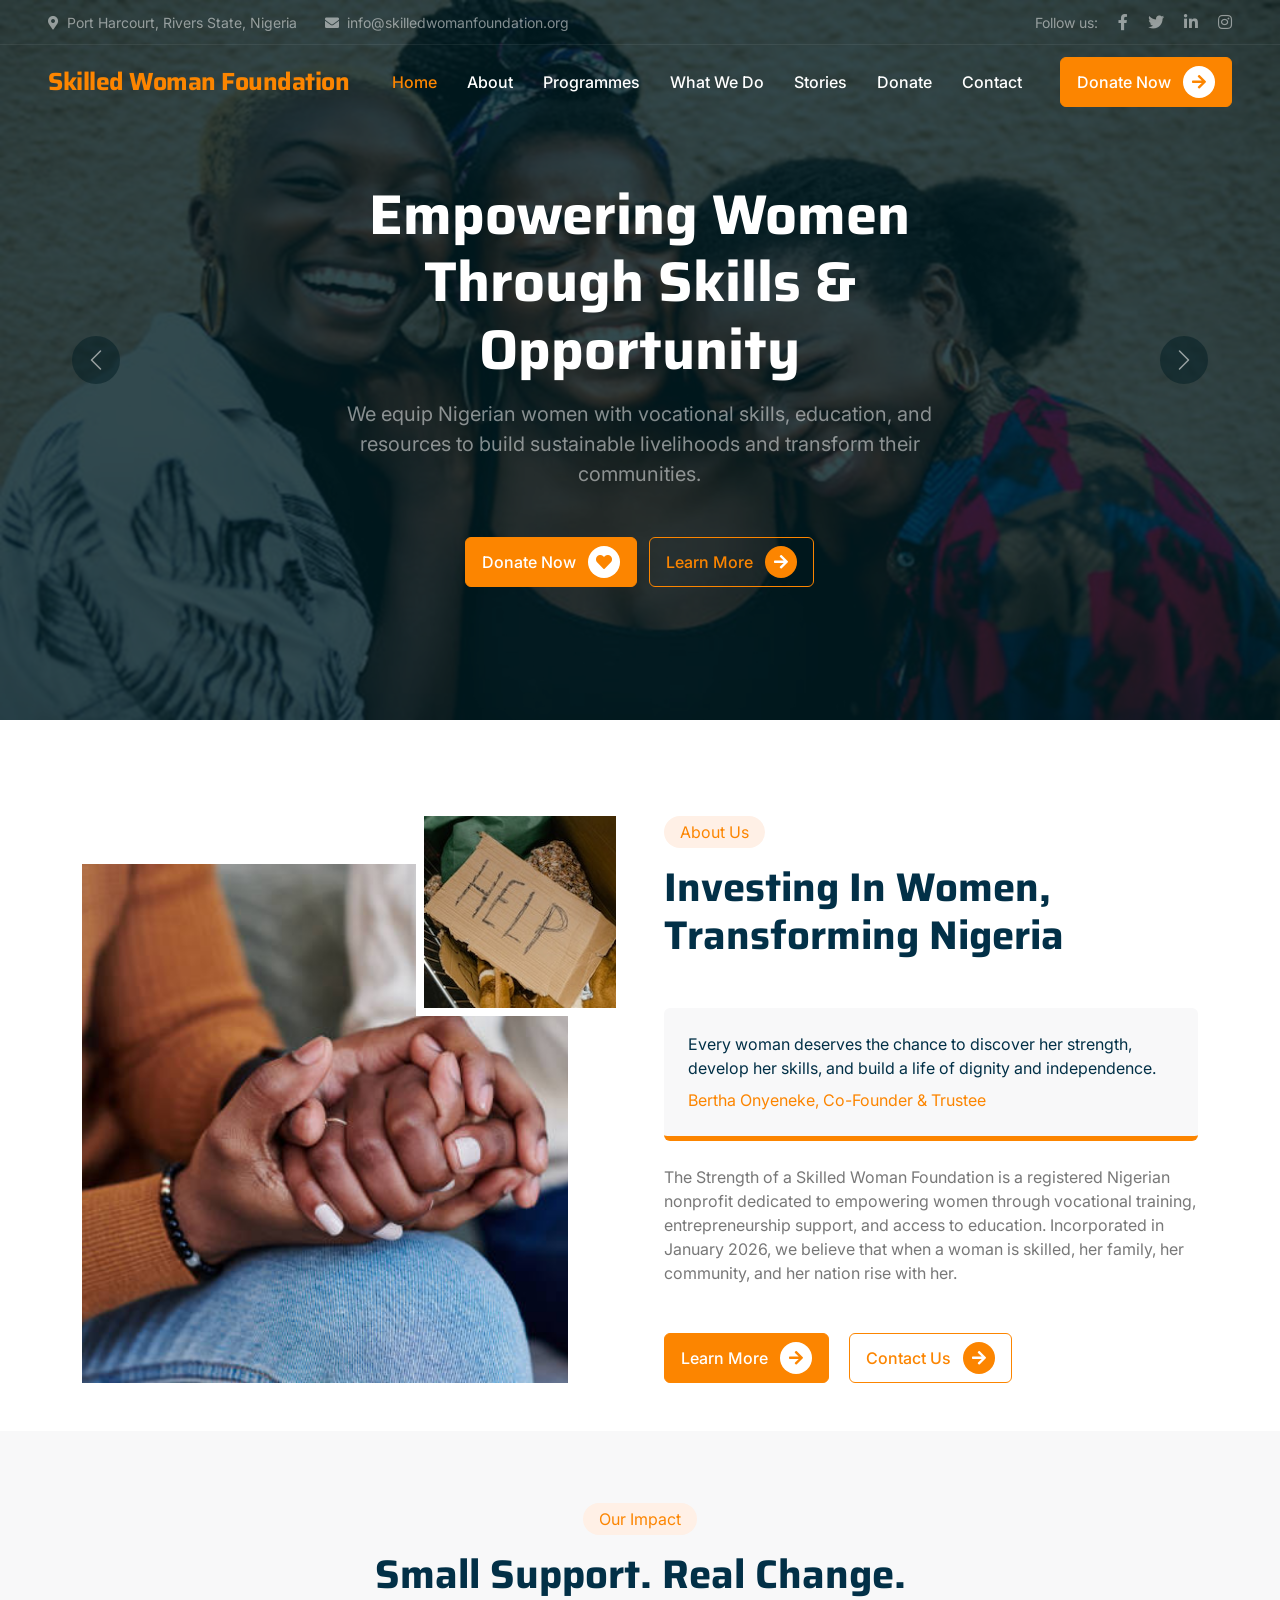
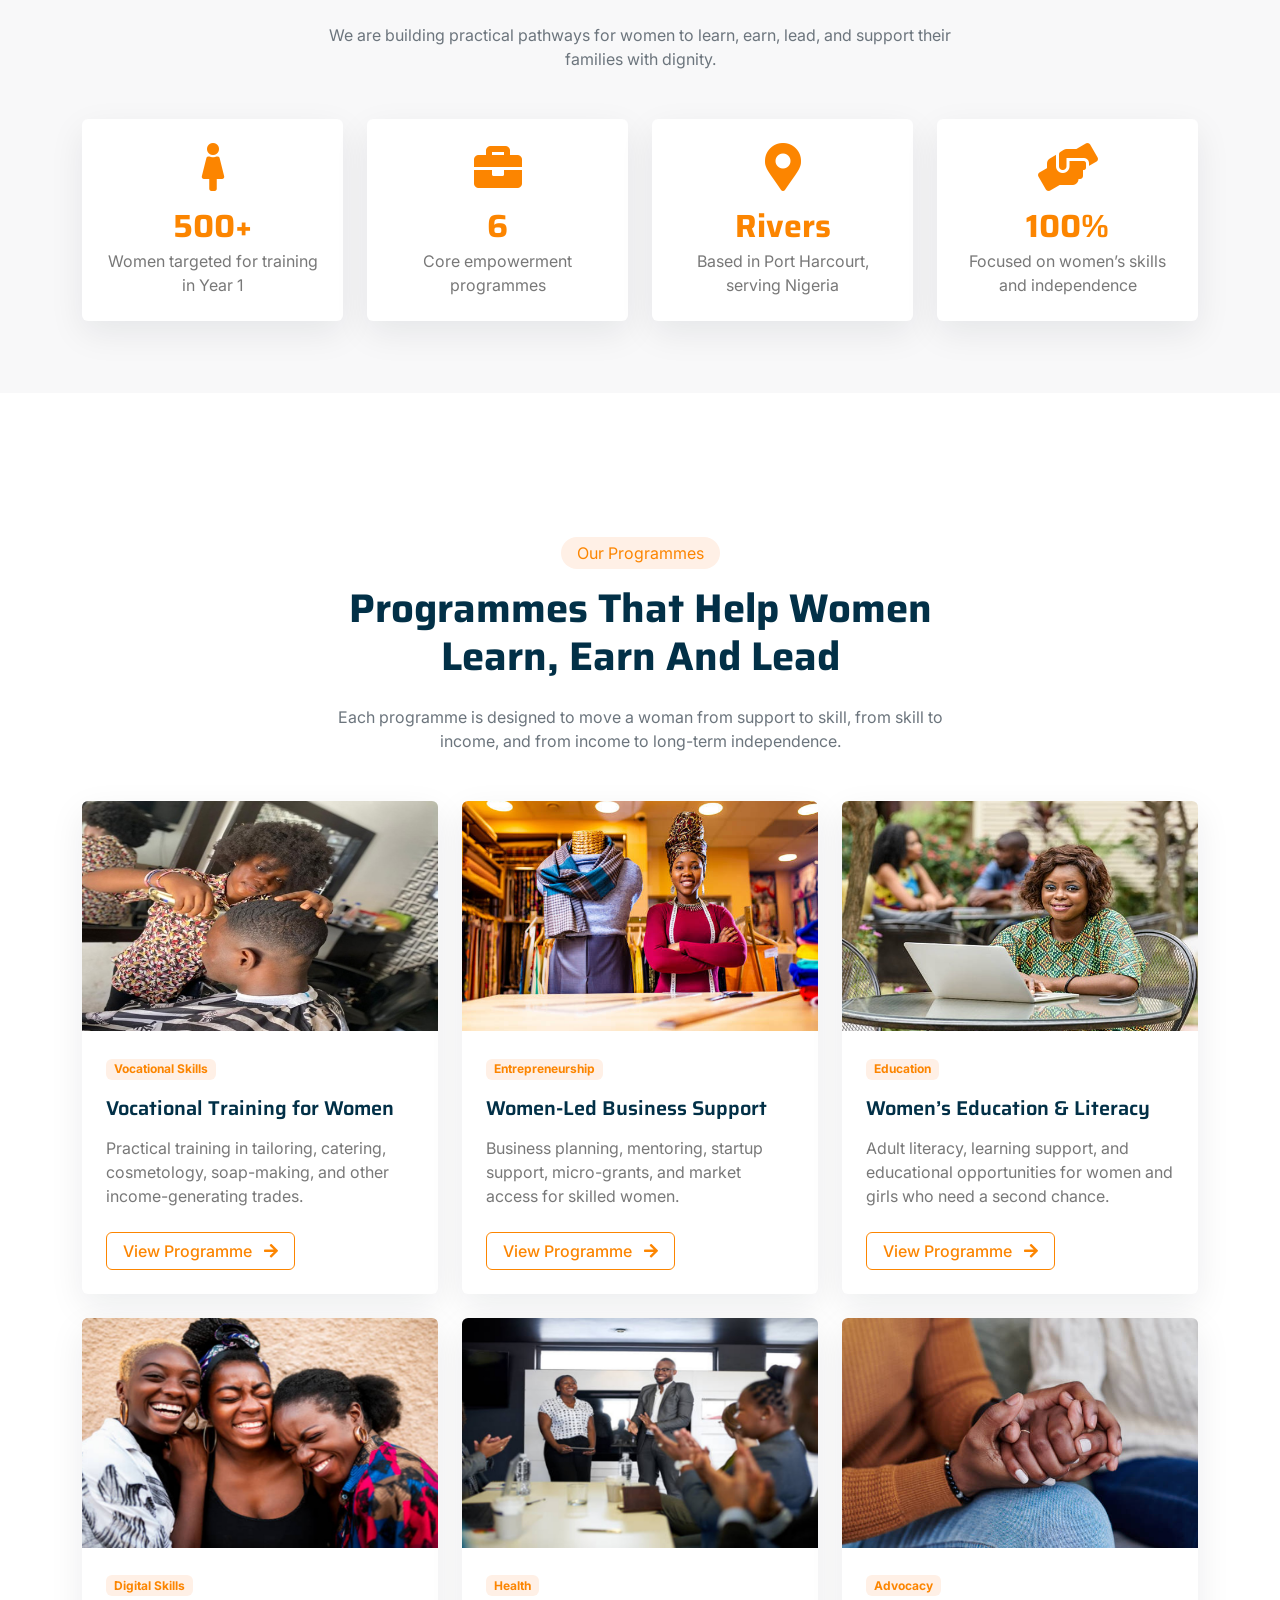
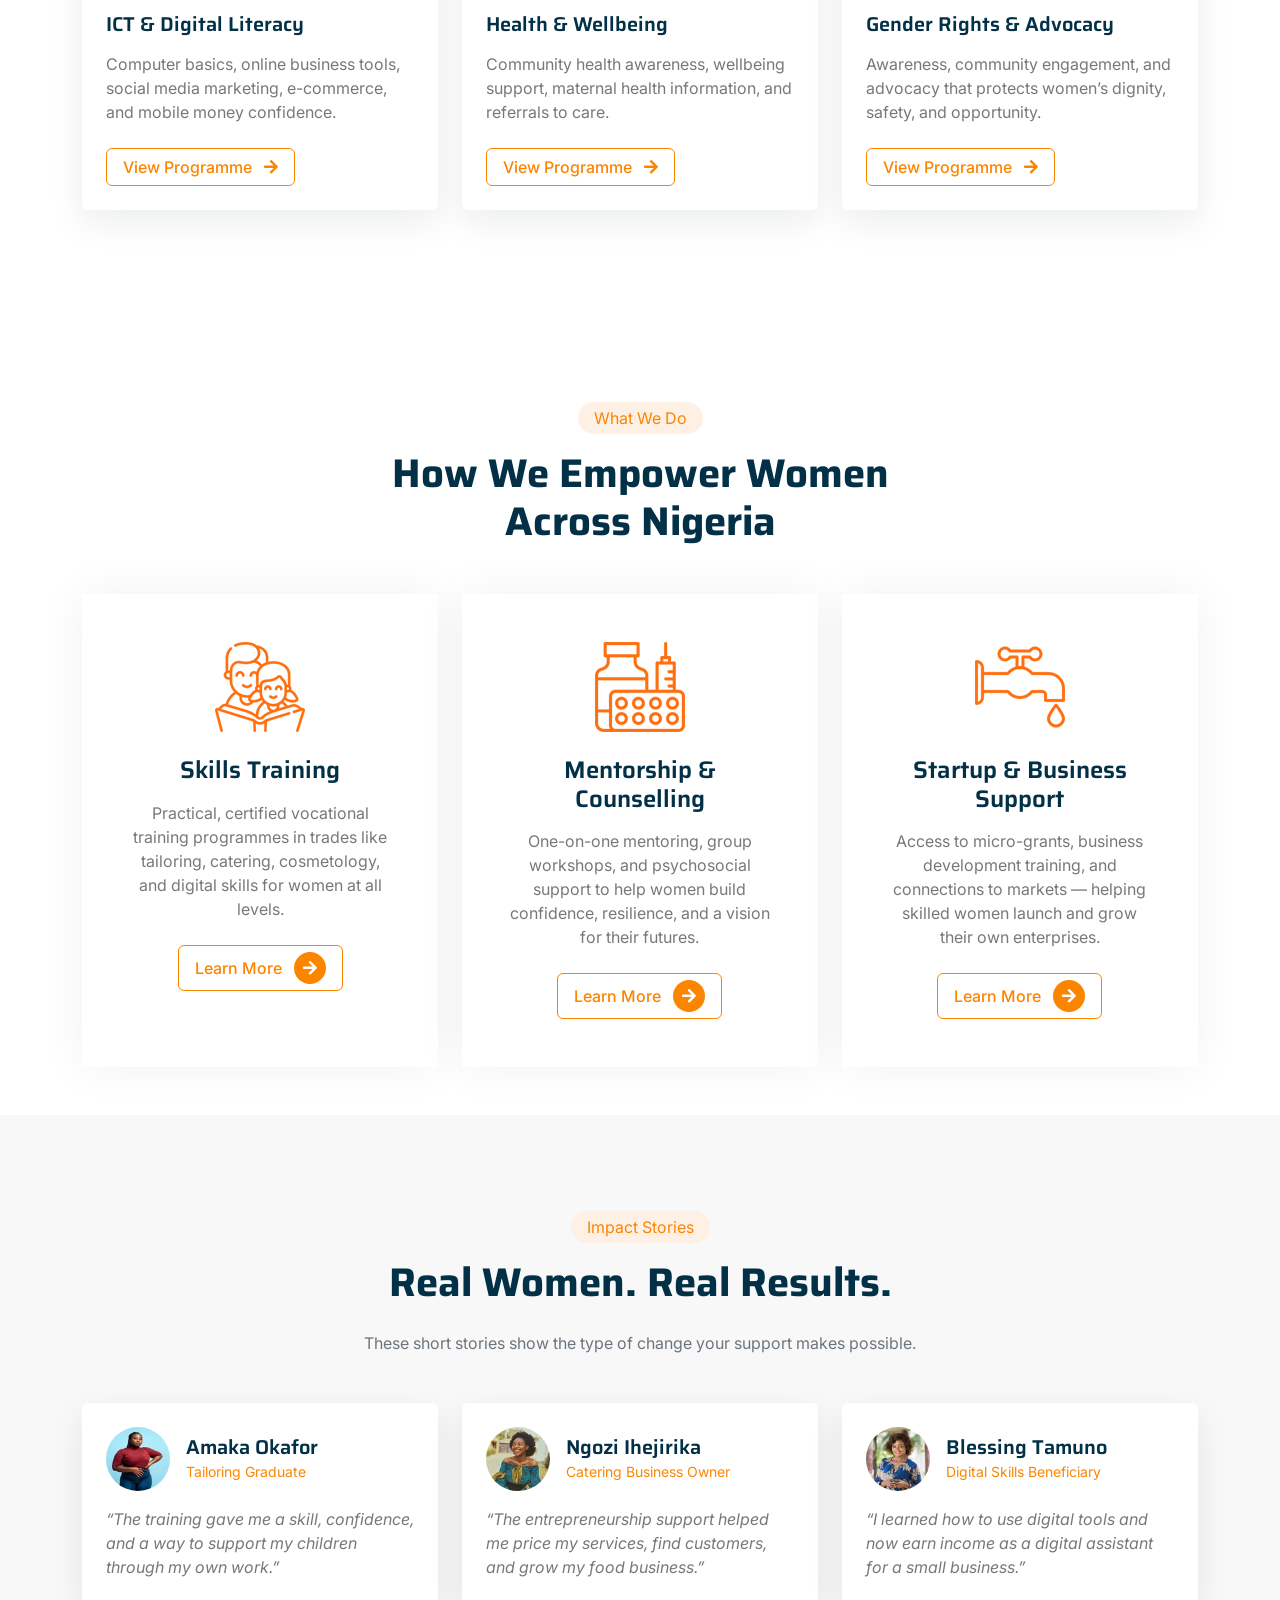
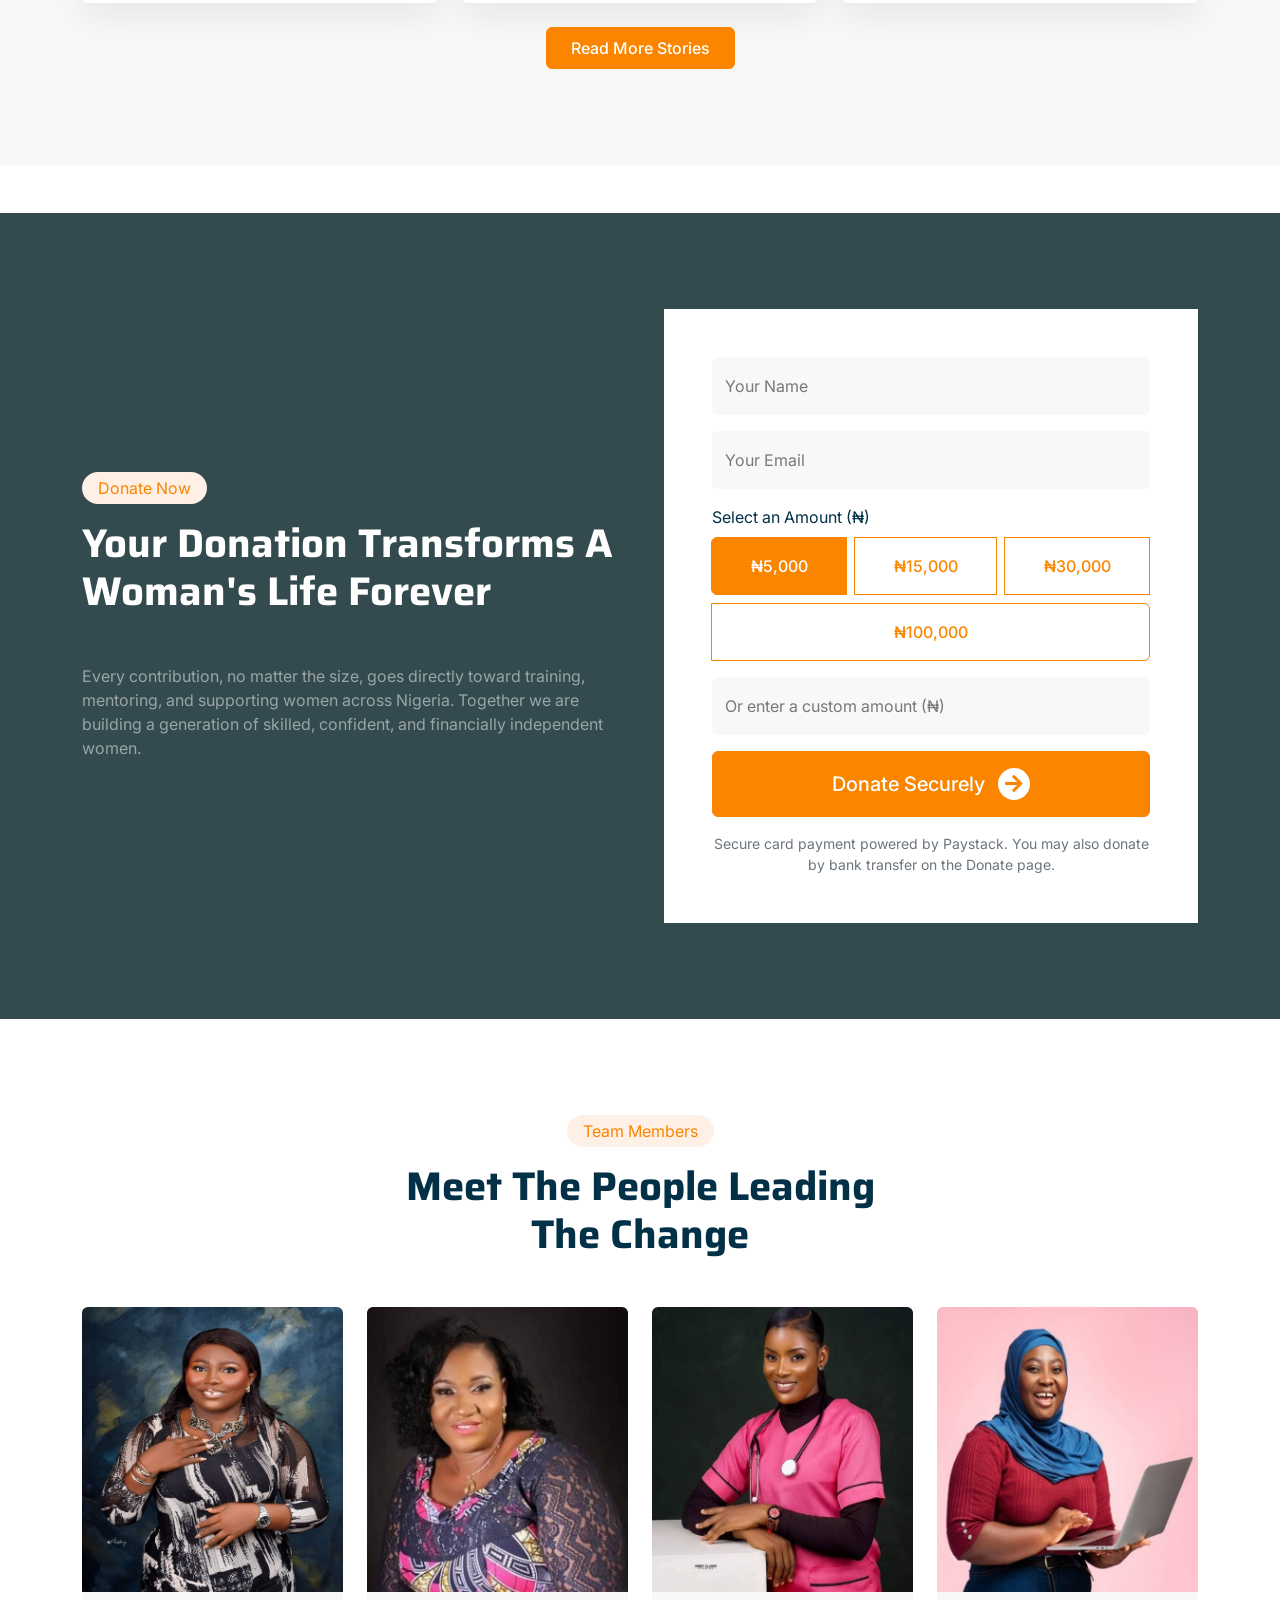
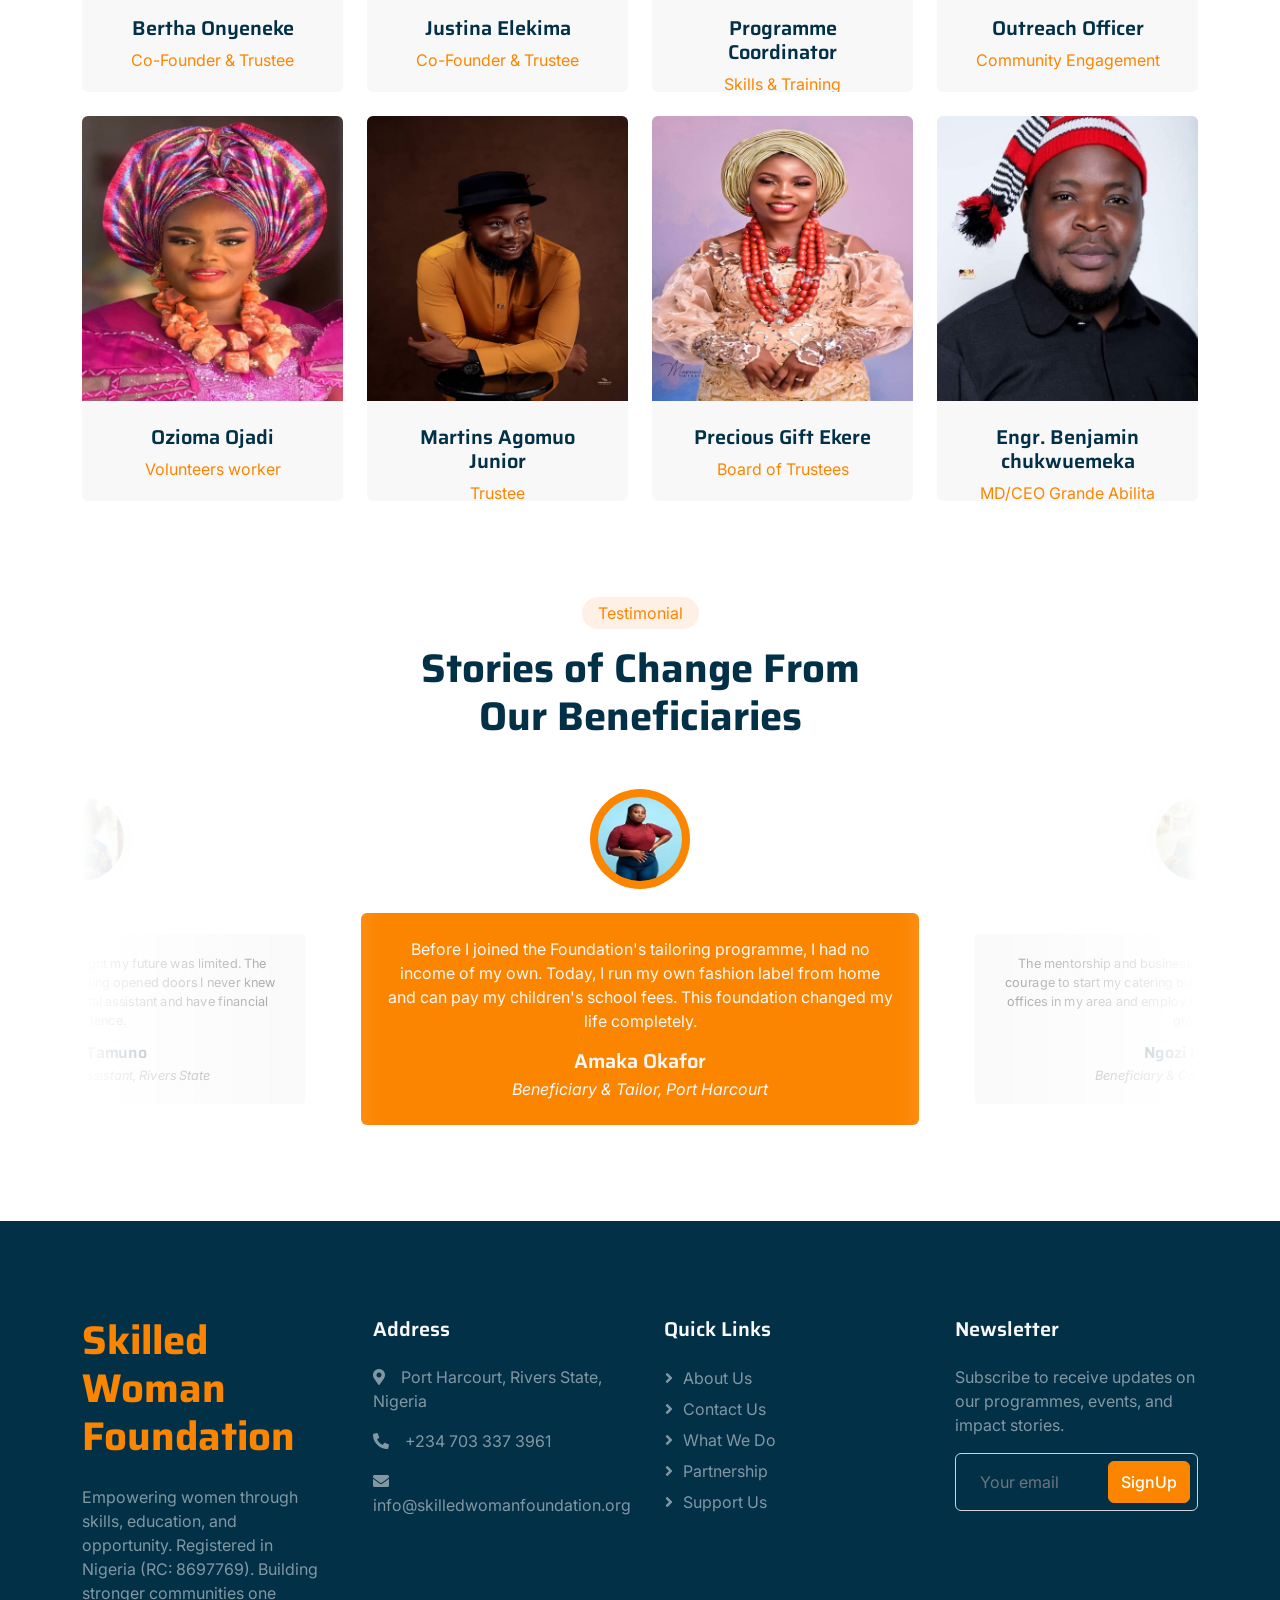
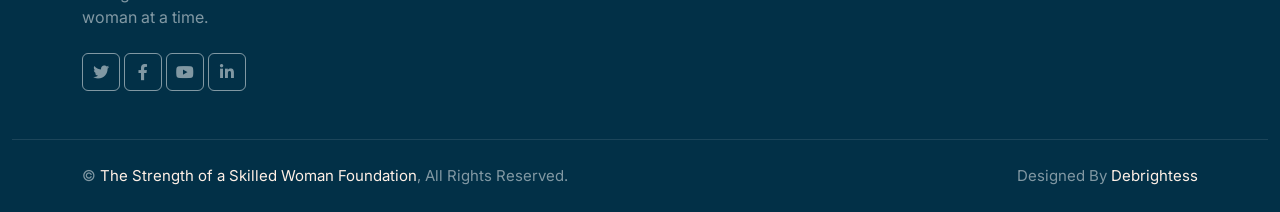
==== commit 155190cc: "update team members" ====
--- a/index.html
+++ b/index.html
@@ -187,7 +187,9 @@
           <div class="d-none d-xl-flex ms-2">
             <a class="btn btn-primary py-2 px-3" href="donate.html">
               Donate Now
-              <div class="d-inline-flex btn-sm-square bg-white text-primary rounded-circle ms-2">
+              <div
+                class="d-inline-flex btn-sm-square bg-white text-primary rounded-circle ms-2"
+              >
                 <i class="fa fa-arrow-right"></i>
               </div>
             </a>
@@ -385,10 +387,21 @@
     <!-- Impact Start -->
     <div class="container-xxl bg-light py-5">
       <div class="container py-4">
-        <div class="text-center mx-auto mb-5 wow fadeInUp" data-wow-delay="0.1s" style="max-width: 650px">
-          <div class="d-inline-block rounded-pill bg-secondary text-primary py-1 px-3 mb-3">Our Impact</div>
+        <div
+          class="text-center mx-auto mb-5 wow fadeInUp"
+          data-wow-delay="0.1s"
+          style="max-width: 650px"
+        >
+          <div
+            class="d-inline-block rounded-pill bg-secondary text-primary py-1 px-3 mb-3"
+          >
+            Our Impact
+          </div>
           <h1 class="display-6 mb-4">Small Support. Real Change.</h1>
-          <p class="text-muted mb-0">We are building practical pathways for women to learn, earn, lead, and support their families with dignity.</p>
+          <p class="text-muted mb-0">
+            We are building practical pathways for women to learn, earn, lead,
+            and support their families with dignity.
+          </p>
         </div>
         <div class="row g-4 text-center">
           <div class="col-lg-3 col-md-6 wow fadeInUp" data-wow-delay="0.1s">
@@ -424,80 +437,161 @@
     </div>
     <!-- Impact End -->
 
-
-
     <!-- Causes Start -->
     <div class="container-xxl my-5 py-5">
       <div class="container py-5">
-        <div class="text-center mx-auto mb-5 wow fadeInUp" data-wow-delay="0.1s" style="max-width: 650px">
-          <div class="d-inline-block rounded-pill bg-secondary text-primary py-1 px-3 mb-3">Our Programmes</div>
-          <h1 class="display-6 mb-4">Programmes That Help Women Learn, Earn And Lead</h1>
-          <p class="text-muted mb-0">Each programme is designed to move a woman from support to skill, from skill to income, and from income to long-term independence.</p>
+        <div
+          class="text-center mx-auto mb-5 wow fadeInUp"
+          data-wow-delay="0.1s"
+          style="max-width: 650px"
+        >
+          <div
+            class="d-inline-block rounded-pill bg-secondary text-primary py-1 px-3 mb-3"
+          >
+            Our Programmes
+          </div>
+          <h1 class="display-6 mb-4">
+            Programmes That Help Women Learn, Earn And Lead
+          </h1>
+          <p class="text-muted mb-0">
+            Each programme is designed to move a woman from support to skill,
+            from skill to income, and from income to long-term independence.
+          </p>
         </div>
         <div class="row g-4 justify-content-center">
           <div class="col-lg-4 col-md-6 wow fadeInUp" data-wow-delay="0.1s">
             <div class="programme-card bg-white rounded overflow-hidden h-100">
-              <img class="img-fluid programme-img" src="img/courses-1.jpg" alt="Vocational skills training" />
+              <img
+                class="img-fluid programme-img"
+                src="img/courses-1.jpg"
+                alt="Vocational skills training"
+              />
               <div class="p-4">
-                <span class="badge bg-secondary text-primary mb-3">Vocational Skills</span>
+                <span class="badge bg-secondary text-primary mb-3"
+                  >Vocational Skills</span
+                >
                 <h5 class="mb-3">Vocational Training for Women</h5>
-                <p class="mb-4">Practical training in tailoring, catering, cosmetology, soap-making, and other income-generating trades.</p>
-                <a class="btn btn-outline-primary px-3" href="causes.html">View Programme <span class="ms-2"><i class="fa fa-arrow-right"></i></span></a>
+                <p class="mb-4">
+                  Practical training in tailoring, catering, cosmetology,
+                  soap-making, and other income-generating trades.
+                </p>
+                <a class="btn btn-outline-primary px-3" href="causes.html"
+                  >View Programme
+                  <span class="ms-2"><i class="fa fa-arrow-right"></i></span
+                ></a>
               </div>
             </div>
           </div>
           <div class="col-lg-4 col-md-6 wow fadeInUp" data-wow-delay="0.2s">
             <div class="programme-card bg-white rounded overflow-hidden h-100">
-              <img class="img-fluid programme-img" src="img/courses-2.jpg" alt="Women entrepreneurship support" />
+              <img
+                class="img-fluid programme-img"
+                src="img/courses-2.jpg"
+                alt="Women entrepreneurship support"
+              />
               <div class="p-4">
-                <span class="badge bg-secondary text-primary mb-3">Entrepreneurship</span>
+                <span class="badge bg-secondary text-primary mb-3"
+                  >Entrepreneurship</span
+                >
                 <h5 class="mb-3">Women-Led Business Support</h5>
-                <p class="mb-4">Business planning, mentoring, startup support, micro-grants, and market access for skilled women.</p>
-                <a class="btn btn-outline-primary px-3" href="causes.html">View Programme <span class="ms-2"><i class="fa fa-arrow-right"></i></span></a>
+                <p class="mb-4">
+                  Business planning, mentoring, startup support, micro-grants,
+                  and market access for skilled women.
+                </p>
+                <a class="btn btn-outline-primary px-3" href="causes.html"
+                  >View Programme
+                  <span class="ms-2"><i class="fa fa-arrow-right"></i></span
+                ></a>
               </div>
             </div>
           </div>
           <div class="col-lg-4 col-md-6 wow fadeInUp" data-wow-delay="0.3s">
             <div class="programme-card bg-white rounded overflow-hidden h-100">
-              <img class="img-fluid programme-img" src="img/courses-3.jpg" alt="Women education and literacy" />
+              <img
+                class="img-fluid programme-img"
+                src="img/courses-3.jpg"
+                alt="Women education and literacy"
+              />
               <div class="p-4">
-                <span class="badge bg-secondary text-primary mb-3">Education</span>
+                <span class="badge bg-secondary text-primary mb-3"
+                  >Education</span
+                >
                 <h5 class="mb-3">Women’s Education & Literacy</h5>
-                <p class="mb-4">Adult literacy, learning support, and educational opportunities for women and girls who need a second chance.</p>
-                <a class="btn btn-outline-primary px-3" href="causes.html">View Programme <span class="ms-2"><i class="fa fa-arrow-right"></i></span></a>
+                <p class="mb-4">
+                  Adult literacy, learning support, and educational
+                  opportunities for women and girls who need a second chance.
+                </p>
+                <a class="btn btn-outline-primary px-3" href="causes.html"
+                  >View Programme
+                  <span class="ms-2"><i class="fa fa-arrow-right"></i></span
+                ></a>
               </div>
             </div>
           </div>
           <div class="col-lg-4 col-md-6 wow fadeInUp" data-wow-delay="0.4s">
             <div class="programme-card bg-white rounded overflow-hidden h-100">
-              <img class="img-fluid programme-img" src="img/carousel-1.jpg" alt="Digital skills training" />
+              <img
+                class="img-fluid programme-img"
+                src="img/carousel-1.jpg"
+                alt="Digital skills training"
+              />
               <div class="p-4">
-                <span class="badge bg-secondary text-primary mb-3">Digital Skills</span>
+                <span class="badge bg-secondary text-primary mb-3"
+                  >Digital Skills</span
+                >
                 <h5 class="mb-3">ICT & Digital Literacy</h5>
-                <p class="mb-4">Computer basics, online business tools, social media marketing, e-commerce, and mobile money confidence.</p>
-                <a class="btn btn-outline-primary px-3" href="causes.html">View Programme <span class="ms-2"><i class="fa fa-arrow-right"></i></span></a>
+                <p class="mb-4">
+                  Computer basics, online business tools, social media
+                  marketing, e-commerce, and mobile money confidence.
+                </p>
+                <a class="btn btn-outline-primary px-3" href="causes.html"
+                  >View Programme
+                  <span class="ms-2"><i class="fa fa-arrow-right"></i></span
+                ></a>
               </div>
             </div>
           </div>
           <div class="col-lg-4 col-md-6 wow fadeInUp" data-wow-delay="0.5s">
             <div class="programme-card bg-white rounded overflow-hidden h-100">
-              <img class="img-fluid programme-img" src="img/carousel-2.jpg" alt="Women health and wellbeing" />
+              <img
+                class="img-fluid programme-img"
+                src="img/carousel-2.jpg"
+                alt="Women health and wellbeing"
+              />
               <div class="p-4">
                 <span class="badge bg-secondary text-primary mb-3">Health</span>
                 <h5 class="mb-3">Health & Wellbeing</h5>
-                <p class="mb-4">Community health awareness, wellbeing support, maternal health information, and referrals to care.</p>
-                <a class="btn btn-outline-primary px-3" href="causes.html">View Programme <span class="ms-2"><i class="fa fa-arrow-right"></i></span></a>
+                <p class="mb-4">
+                  Community health awareness, wellbeing support, maternal health
+                  information, and referrals to care.
+                </p>
+                <a class="btn btn-outline-primary px-3" href="causes.html"
+                  >View Programme
+                  <span class="ms-2"><i class="fa fa-arrow-right"></i></span
+                ></a>
               </div>
             </div>
           </div>
           <div class="col-lg-4 col-md-6 wow fadeInUp" data-wow-delay="0.6s">
             <div class="programme-card bg-white rounded overflow-hidden h-100">
-              <img class="img-fluid programme-img" src="img/about-1.jpg" alt="Gender rights advocacy" />
+              <img
+                class="img-fluid programme-img"
+                src="img/about-1.jpg"
+                alt="Gender rights advocacy"
+              />
               <div class="p-4">
-                <span class="badge bg-secondary text-primary mb-3">Advocacy</span>
+                <span class="badge bg-secondary text-primary mb-3"
+                  >Advocacy</span
+                >
                 <h5 class="mb-3">Gender Rights & Advocacy</h5>
-                <p class="mb-4">Awareness, community engagement, and advocacy that protects women’s dignity, safety, and opportunity.</p>
-                <a class="btn btn-outline-primary px-3" href="causes.html">View Programme <span class="ms-2"><i class="fa fa-arrow-right"></i></span></a>
+                <p class="mb-4">
+                  Awareness, community engagement, and advocacy that protects
+                  women’s dignity, safety, and opportunity.
+                </p>
+                <a class="btn btn-outline-primary px-3" href="causes.html"
+                  >View Programme
+                  <span class="ms-2"><i class="fa fa-arrow-right"></i></span
+                ></a>
               </div>
             </div>
           </div>
@@ -505,7 +599,6 @@
       </div>
     </div>
     <!-- Causes End -->
-
 
     <!-- Service Start -->
     <div class="container-xxl py-5">
@@ -585,47 +678,91 @@
     </div>
     <!-- Service End -->
 
-
-
     <!-- Stories Preview Start -->
     <div class="container-xxl bg-light py-5">
       <div class="container py-5">
-        <div class="text-center mx-auto mb-5 wow fadeInUp" data-wow-delay="0.1s" style="max-width: 650px">
-          <div class="d-inline-block rounded-pill bg-secondary text-primary py-1 px-3 mb-3">Impact Stories</div>
+        <div
+          class="text-center mx-auto mb-5 wow fadeInUp"
+          data-wow-delay="0.1s"
+          style="max-width: 650px"
+        >
+          <div
+            class="d-inline-block rounded-pill bg-secondary text-primary py-1 px-3 mb-3"
+          >
+            Impact Stories
+          </div>
           <h1 class="display-6 mb-4">Real Women. Real Results.</h1>
-          <p class="text-muted mb-0">These short stories show the type of change your support makes possible.</p>
+          <p class="text-muted mb-0">
+            These short stories show the type of change your support makes
+            possible.
+          </p>
         </div>
         <div class="row g-4">
           <div class="col-lg-4 col-md-6 wow fadeInUp" data-wow-delay="0.1s">
             <div class="story-card bg-white rounded p-4 h-100">
               <div class="d-flex align-items-center mb-3">
-                <img class="rounded-circle me-3" src="img/testimonial-1.jpg" alt="Amaka Okafor" style="width: 64px; height: 64px; object-fit: cover" />
-                <div><h5 class="mb-0">Amaka Okafor</h5><small class="text-primary">Tailoring Graduate</small></div>
-              </div>
-              <p class="fst-italic mb-0">“The training gave me a skill, confidence, and a way to support my children through my own work.”</p>
+                <img
+                  class="rounded-circle me-3"
+                  src="img/testimonial-1.jpg"
+                  alt="Amaka Okafor"
+                  style="width: 64px; height: 64px; object-fit: cover"
+                />
+                <div>
+                  <h5 class="mb-0">Amaka Okafor</h5>
+                  <small class="text-primary">Tailoring Graduate</small>
+                </div>
+              </div>
+              <p class="fst-italic mb-0">
+                “The training gave me a skill, confidence, and a way to support
+                my children through my own work.”
+              </p>
             </div>
           </div>
           <div class="col-lg-4 col-md-6 wow fadeInUp" data-wow-delay="0.2s">
             <div class="story-card bg-white rounded p-4 h-100">
               <div class="d-flex align-items-center mb-3">
-                <img class="rounded-circle me-3" src="img/testimonial-2.jpg" alt="Ngozi Ihejirika" style="width: 64px; height: 64px; object-fit: cover" />
-                <div><h5 class="mb-0">Ngozi Ihejirika</h5><small class="text-primary">Catering Business Owner</small></div>
-              </div>
-              <p class="fst-italic mb-0">“The entrepreneurship support helped me price my services, find customers, and grow my food business.”</p>
+                <img
+                  class="rounded-circle me-3"
+                  src="img/testimonial-2.jpg"
+                  alt="Ngozi Ihejirika"
+                  style="width: 64px; height: 64px; object-fit: cover"
+                />
+                <div>
+                  <h5 class="mb-0">Ngozi Ihejirika</h5>
+                  <small class="text-primary">Catering Business Owner</small>
+                </div>
+              </div>
+              <p class="fst-italic mb-0">
+                “The entrepreneurship support helped me price my services, find
+                customers, and grow my food business.”
+              </p>
             </div>
           </div>
           <div class="col-lg-4 col-md-6 wow fadeInUp" data-wow-delay="0.3s">
             <div class="story-card bg-white rounded p-4 h-100">
               <div class="d-flex align-items-center mb-3">
-                <img class="rounded-circle me-3" src="img/testimonial-3.jpg" alt="Blessing Tamuno" style="width: 64px; height: 64px; object-fit: cover" />
-                <div><h5 class="mb-0">Blessing Tamuno</h5><small class="text-primary">Digital Skills Beneficiary</small></div>
-              </div>
-              <p class="fst-italic mb-0">“I learned how to use digital tools and now earn income as a digital assistant for a small business.”</p>
+                <img
+                  class="rounded-circle me-3"
+                  src="img/testimonial-3.jpg"
+                  alt="Blessing Tamuno"
+                  style="width: 64px; height: 64px; object-fit: cover"
+                />
+                <div>
+                  <h5 class="mb-0">Blessing Tamuno</h5>
+                  <small class="text-primary">Digital Skills Beneficiary</small>
+                </div>
+              </div>
+              <p class="fst-italic mb-0">
+                “I learned how to use digital tools and now earn income as a
+                digital assistant for a small business.”
+              </p>
             </div>
           </div>
         </div>
         <div class="text-center mt-4">
-          <a class="btn btn-primary py-2 px-4" href="testimonial.html">Read More Stories</a>
+          <a class="btn btn-primary py-2 px-4" href="testimonial.html"
+            >Read More Stories</a
+          >
         </div>
       </div>
     </div>
@@ -657,14 +794,20 @@
           </div>
           <div class="col-lg-6 wow fadeIn" data-wow-delay="0.5s">
             <div class="h-100 bg-white p-5">
-              <form id="homeDonationForm" class="donation-form" data-source="Homepage Donation">
+              <form
+                id="homeDonationForm"
+                class="donation-form"
+                data-source="Homepage Donation"
+              >
                 <div class="row g-3">
                   <div class="col-12">
                     <div class="form-floating">
                       <input
                         type="text"
                         class="form-control bg-light border-0"
-                        id="home-donor-name" name="name" required
+                        id="home-donor-name"
+                        name="name"
+                        required
                         placeholder="Your Name"
                       />
                       <label for="home-donor-name">Your Name</label>
@@ -675,7 +818,9 @@
                       <input
                         type="email"
                         class="form-control bg-light border-0"
-                        id="home-donor-email" name="email" required
+                        id="home-donor-email"
+                        name="email"
+                        required
                         placeholder="Your Email"
                       />
                       <label for="home-donor-email">Your Email</label>
@@ -745,14 +890,22 @@
                       <input
                         type="number"
                         class="form-control bg-light border-0"
-                        id="home-custom-amount" name="custom_amount" min="100" step="100"
+                        id="home-custom-amount"
+                        name="custom_amount"
+                        min="100"
+                        step="100"
                         placeholder="Or enter a custom amount"
                       />
-                      <label for="home-custom-amount">Or enter a custom amount (₦)</label>
+                      <label for="home-custom-amount"
+                        >Or enter a custom amount (₦)</label
+                      >
                     </div>
                   </div>
                   <div class="col-12">
-                    <button class="btn btn-primary w-100 py-3 fs-5" type="submit">
+                    <button
+                      class="btn btn-primary w-100 py-3 fs-5"
+                      type="submit"
+                    >
                       Donate Securely
                       <div
                         class="d-inline-flex btn-sm-square bg-white text-primary rounded-circle ms-2"
@@ -762,7 +915,10 @@
                     </button>
                   </div>
                 </div>
-              <div class="small text-muted mt-3 text-center">Secure card payment powered by Paystack. You may also donate by bank transfer on the Donate page.</div>
+                <div class="small text-muted mt-3 text-center">
+                  Secure card payment powered by Paystack. You may also donate
+                  by bank transfer on the Donate page.
+                </div>
               </form>
             </div>
           </div>
@@ -784,7 +940,7 @@
           >
             Team Members
           </div>
-          <h1 class="display-6 mb-5">Meet The Women Leading The Change</h1>
+          <h1 class="display-6 mb-5">Meet The People Leading The Change</h1>
         </div>
         <div class="row g-4">
           <div class="col-lg-3 col-md-6 wow fadeInUp" data-wow-delay="0.1s">
@@ -795,17 +951,6 @@
               <div class="team-text bg-light text-center p-4">
                 <h5>Bertha Onyeneke</h5>
                 <p class="text-primary">Co-Founder & Trustee</p>
-                <div class="team-social text-center">
-                  <a class="btn btn-square" href="contact.html"
-                    ><i class="fab fa-facebook-f"></i
-                  ></a>
-                  <a class="btn btn-square" href="contact.html"
-                    ><i class="fab fa-twitter"></i
-                  ></a>
-                  <a class="btn btn-square" href="contact.html"
-                    ><i class="fab fa-instagram"></i
-                  ></a>
-                </div>
               </div>
             </div>
           </div>
@@ -817,17 +962,6 @@
               <div class="team-text bg-light text-center p-4">
                 <h5>Justina Elekima</h5>
                 <p class="text-primary">Co-Founder & Trustee</p>
-                <div class="team-social text-center">
-                  <a class="btn btn-square" href="contact.html"
-                    ><i class="fab fa-facebook-f"></i
-                  ></a>
-                  <a class="btn btn-square" href="contact.html"
-                    ><i class="fab fa-twitter"></i
-                  ></a>
-                  <a class="btn btn-square" href="contact.html"
-                    ><i class="fab fa-instagram"></i
-                  ></a>
-                </div>
               </div>
             </div>
           </div>
@@ -839,17 +973,6 @@
               <div class="team-text bg-light text-center p-4">
                 <h5>Programme Coordinator</h5>
                 <p class="text-primary">Skills & Training</p>
-                <div class="team-social text-center">
-                  <a class="btn btn-square" href="contact.html"
-                    ><i class="fab fa-facebook-f"></i
-                  ></a>
-                  <a class="btn btn-square" href="contact.html"
-                    ><i class="fab fa-twitter"></i
-                  ></a>
-                  <a class="btn btn-square" href="contact.html"
-                    ><i class="fab fa-instagram"></i
-                  ></a>
-                </div>
               </div>
             </div>
           </div>
@@ -872,6 +995,52 @@
                     ><i class="fab fa-instagram"></i
                   ></a>
                 </div>
+              </div>
+            </div>
+          </div>
+          <div class="col-lg-3 col-md-6 wow fadeInUp" data-wow-delay="0.7s">
+            <div class="team-item position-relative rounded overflow-hidden">
+              <div class="overflow-hidden">
+                <img class="img-fluid" src="img/team-8.jpeg" alt="" />
+              </div>
+              <div class="team-text bg-light text-center p-4">
+                <h5>Ozioma Ojadi</h5>
+                <p class="text-primary">Volunteers worker</p>
+              </div>
+            </div>
+          </div>
+          <div class="col-lg-3 col-md-6 wow fadeInUp" data-wow-delay="0.7s">
+            <div class="team-item position-relative rounded overflow-hidden">
+              <div class="overflow-hidden">
+                <img class="img-fluid" src="img/team-7.jpeg" alt="" />
+              </div>
+              <div class="team-text bg-light text-center p-4">
+                <h5>Martins Agomuo Junior</h5>
+                <p class="text-primary">Trustee</p>
+              </div>
+            </div>
+          </div>
+          <div class="col-lg-3 col-md-6 wow fadeInUp" data-wow-delay="0.7s">
+            <div class="team-item position-relative rounded overflow-hidden">
+              <div class="overflow-hidden">
+                <img class="img-fluid" src="img/team-6.jpeg" alt="" />
+              </div>
+              <div class="team-text bg-light text-center p-4">
+                <h5>Precious Gift Ekere</h5>
+                <p class="text-primary">Board of Trustees</p>
+              </div>
+            </div>
+          </div>
+          <div class="col-lg-3 col-md-6 wow fadeInUp" data-wow-delay="0.7s">
+            <div class="team-item position-relative rounded overflow-hidden">
+              <div class="overflow-hidden">
+                <img class="img-fluid" src="img/team-5.jpeg" alt="" />
+              </div>
+              <div class="team-text bg-light text-center p-4">
+                <h5>Engr. Benjamin chukwuemeka</h5>
+                <p class="text-primary">
+                  MD/CEO Grande Abilita investment Nigeria limited.
+                </p>
               </div>
             </div>
           </div>
--- a/css/style.css
+++ b/css/style.css
@@ -445,4 +445,71 @@
 
 .footer .copyright a:hover {
     color: var(--primary);
-}+}
+
+/*** NGO Website Refresh ***/
+.navbar-brand h1 {
+    font-size: 1.55rem;
+    letter-spacing: -0.5px;
+}
+
+@media (max-width: 575.98px) {
+    .navbar-brand h1 {
+        font-size: 1.1rem;
+    }
+}
+
+.impact-card,
+.programme-card,
+.story-card {
+    box-shadow: 0 12px 35px rgba(0, 29, 35, .08);
+    transition: transform .3s ease, box-shadow .3s ease;
+}
+
+.impact-card:hover,
+.programme-card:hover,
+.story-card:hover {
+    transform: translateY(-6px);
+    box-shadow: 0 18px 45px rgba(0, 29, 35, .13);
+}
+
+.programme-img {
+    width: 100%;
+    height: 230px;
+    object-fit: cover;
+}
+
+.donation-form .btn-check:checked + .btn,
+.donation-form .btn-outline-primary:hover {
+    color: #fff;
+    background: var(--primary);
+    border-color: var(--primary);
+}
+
+.donation-form .form-control:focus,
+.donation-form .form-select:focus {
+    border-color: var(--primary);
+    box-shadow: 0 0 0 .2rem rgba(252, 133, 0, .18);
+}
+
+.donation-feedback {
+    display: none;
+    margin-top: 1rem;
+    border-radius: 6px;
+    padding: .9rem 1rem;
+    font-weight: 500;
+}
+
+.donation-feedback.error {
+    display: block;
+    background: #fff4f4;
+    color: #b02a37;
+    border: 1px solid #f5c2c7;
+}
+
+.donation-feedback.success {
+    display: block;
+    background: #f0fff6;
+    color: #146c43;
+    border: 1px solid #badbcc;
+}
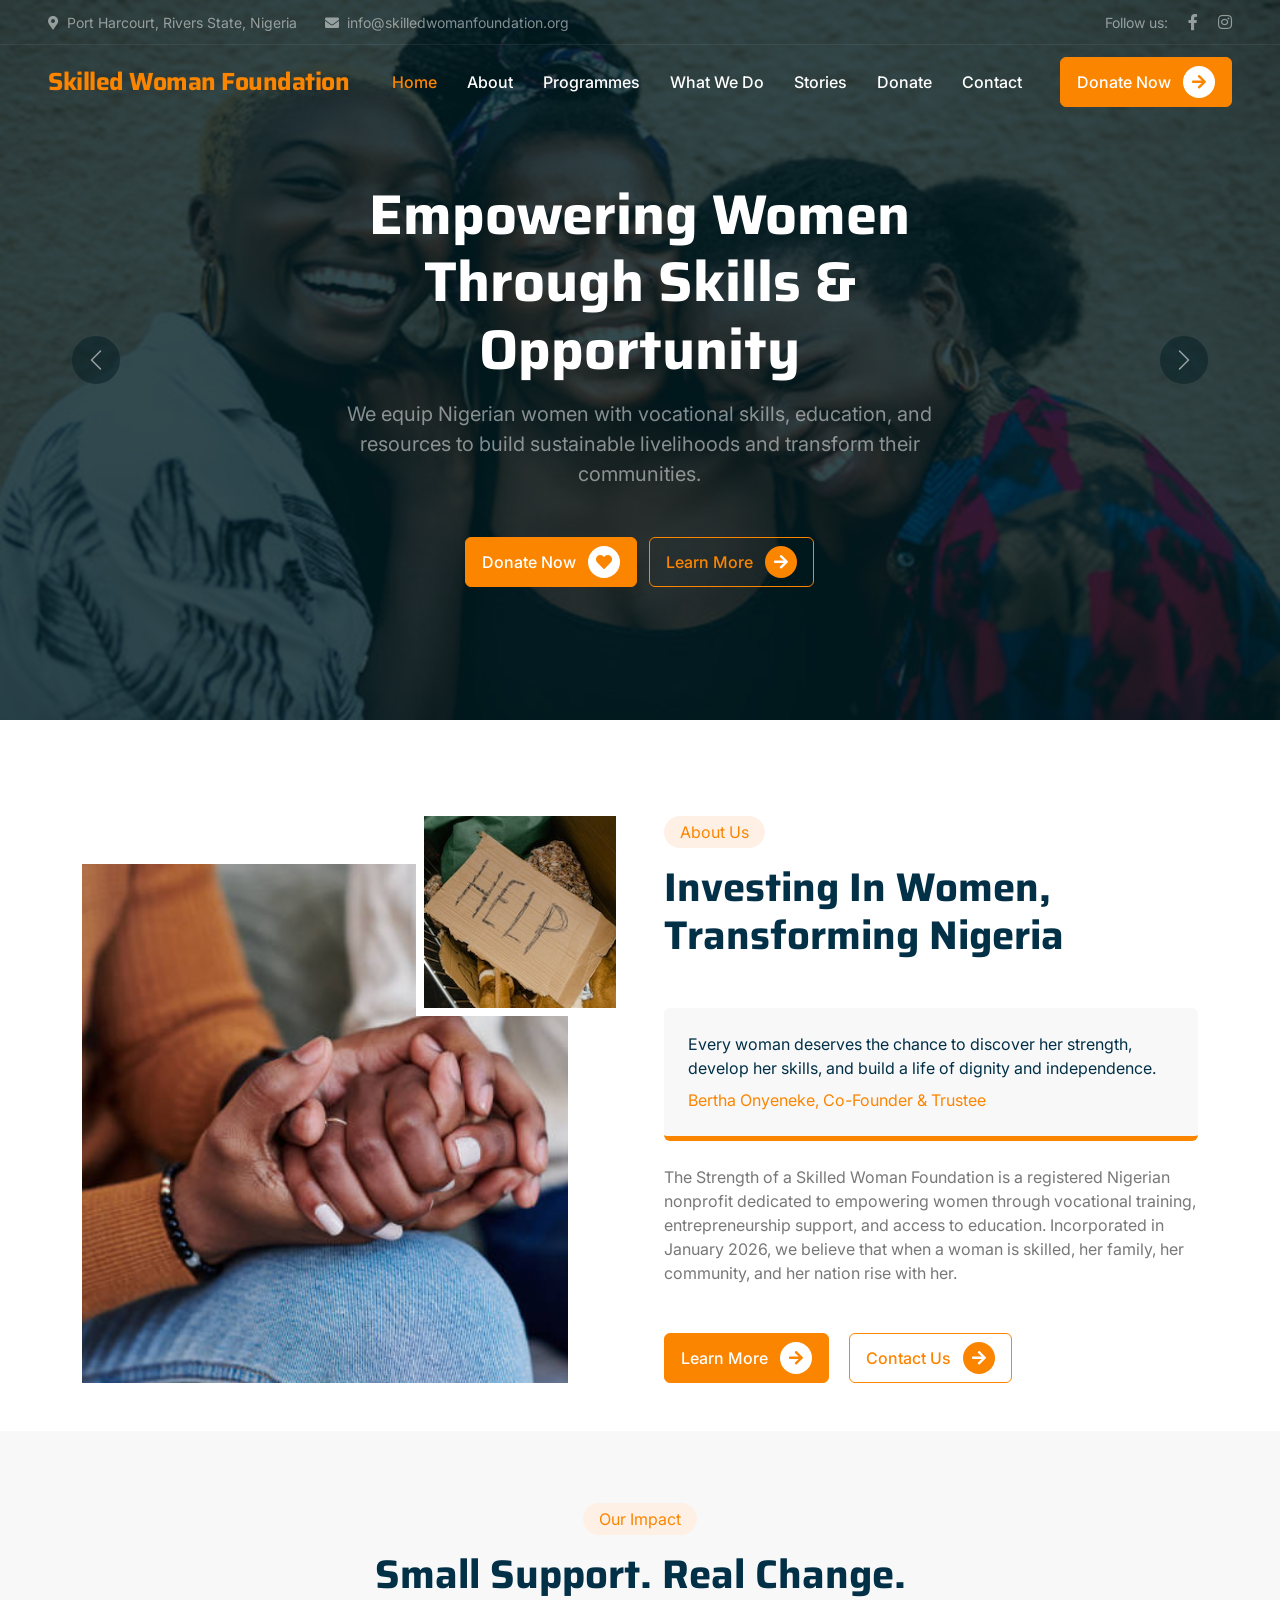
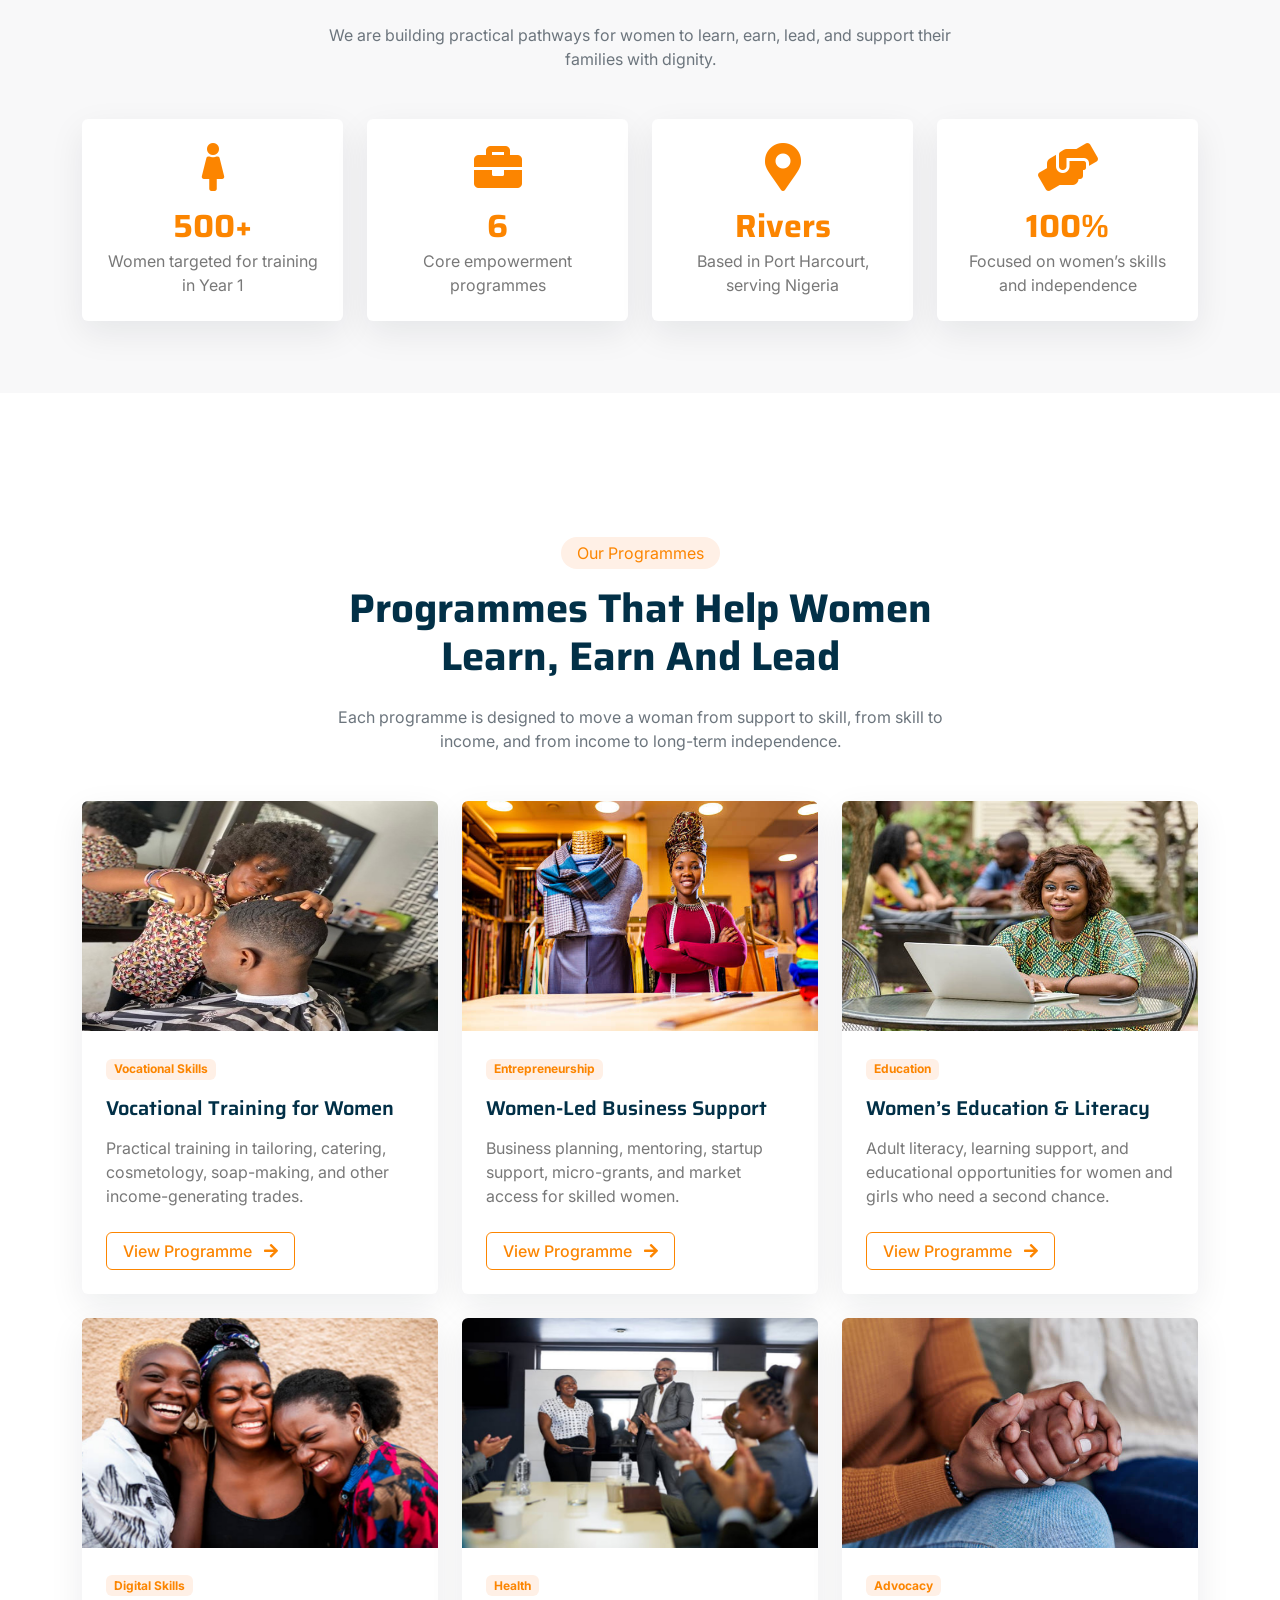
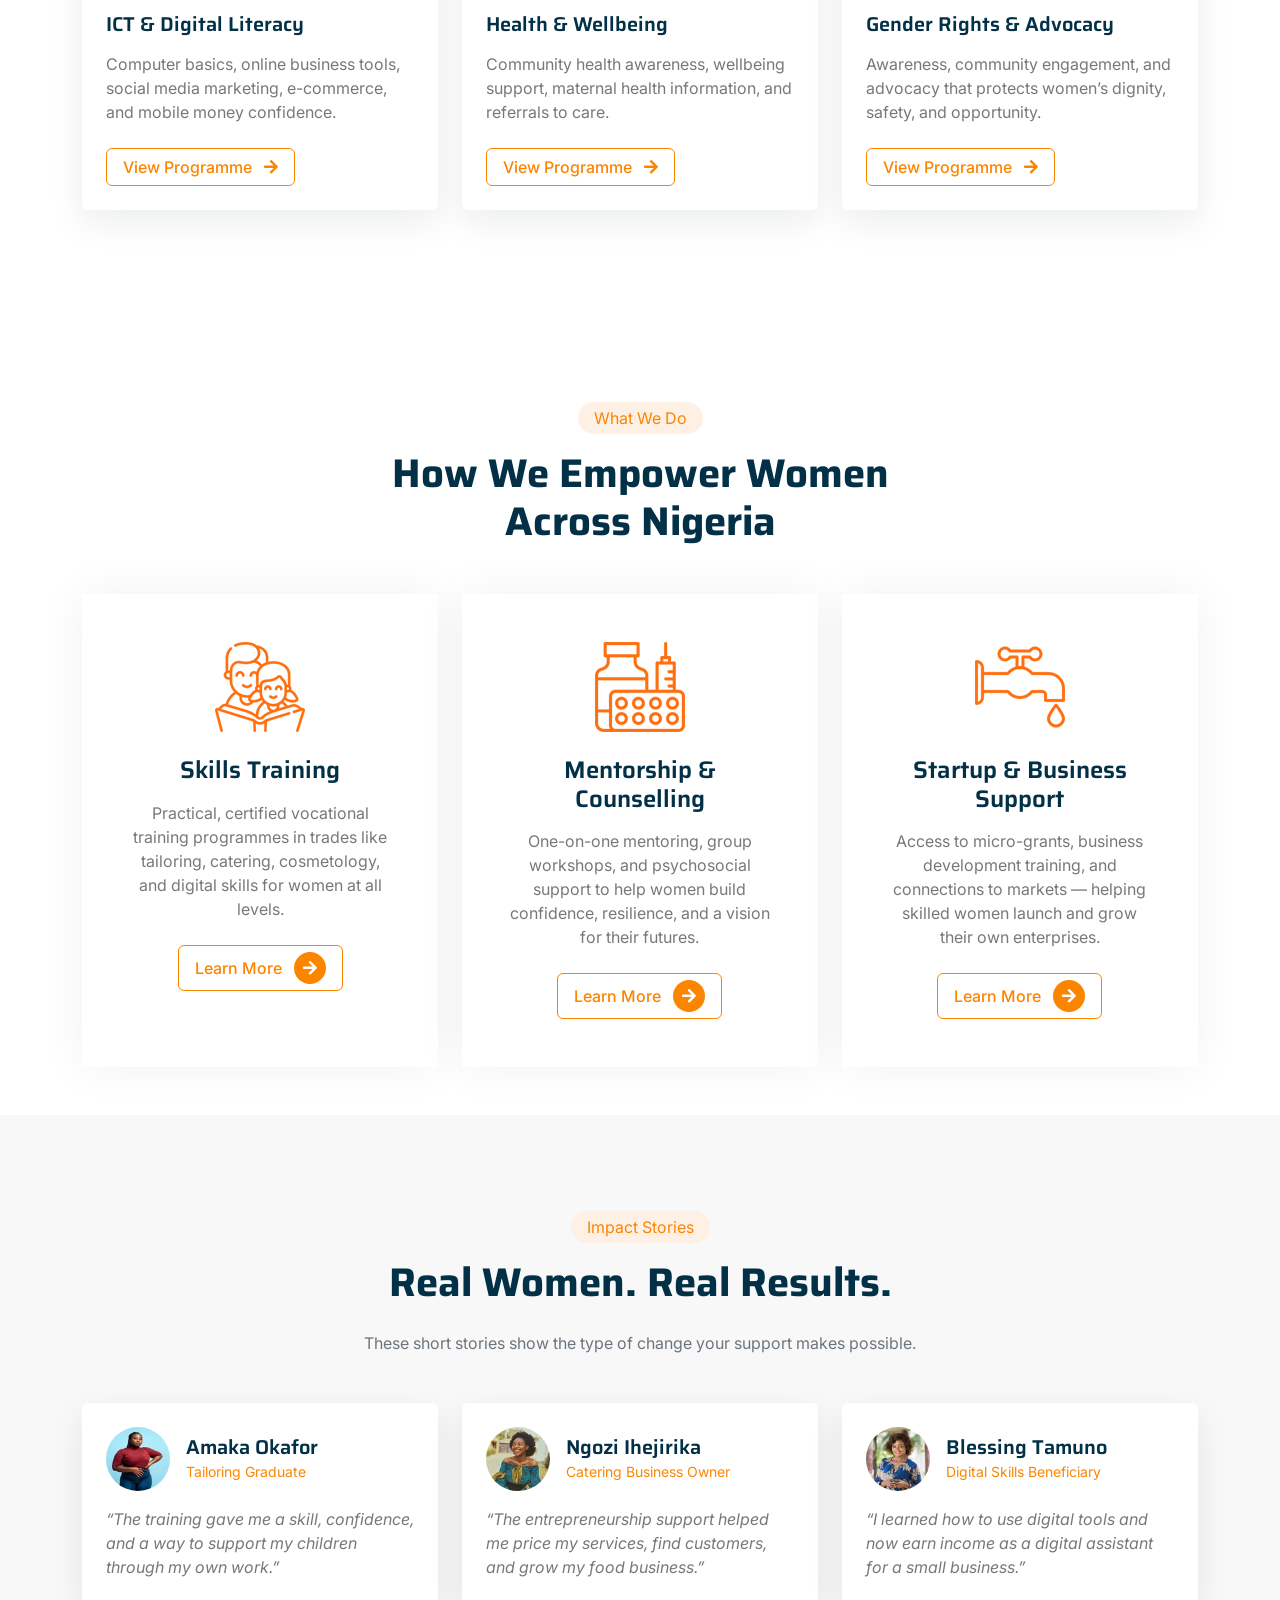
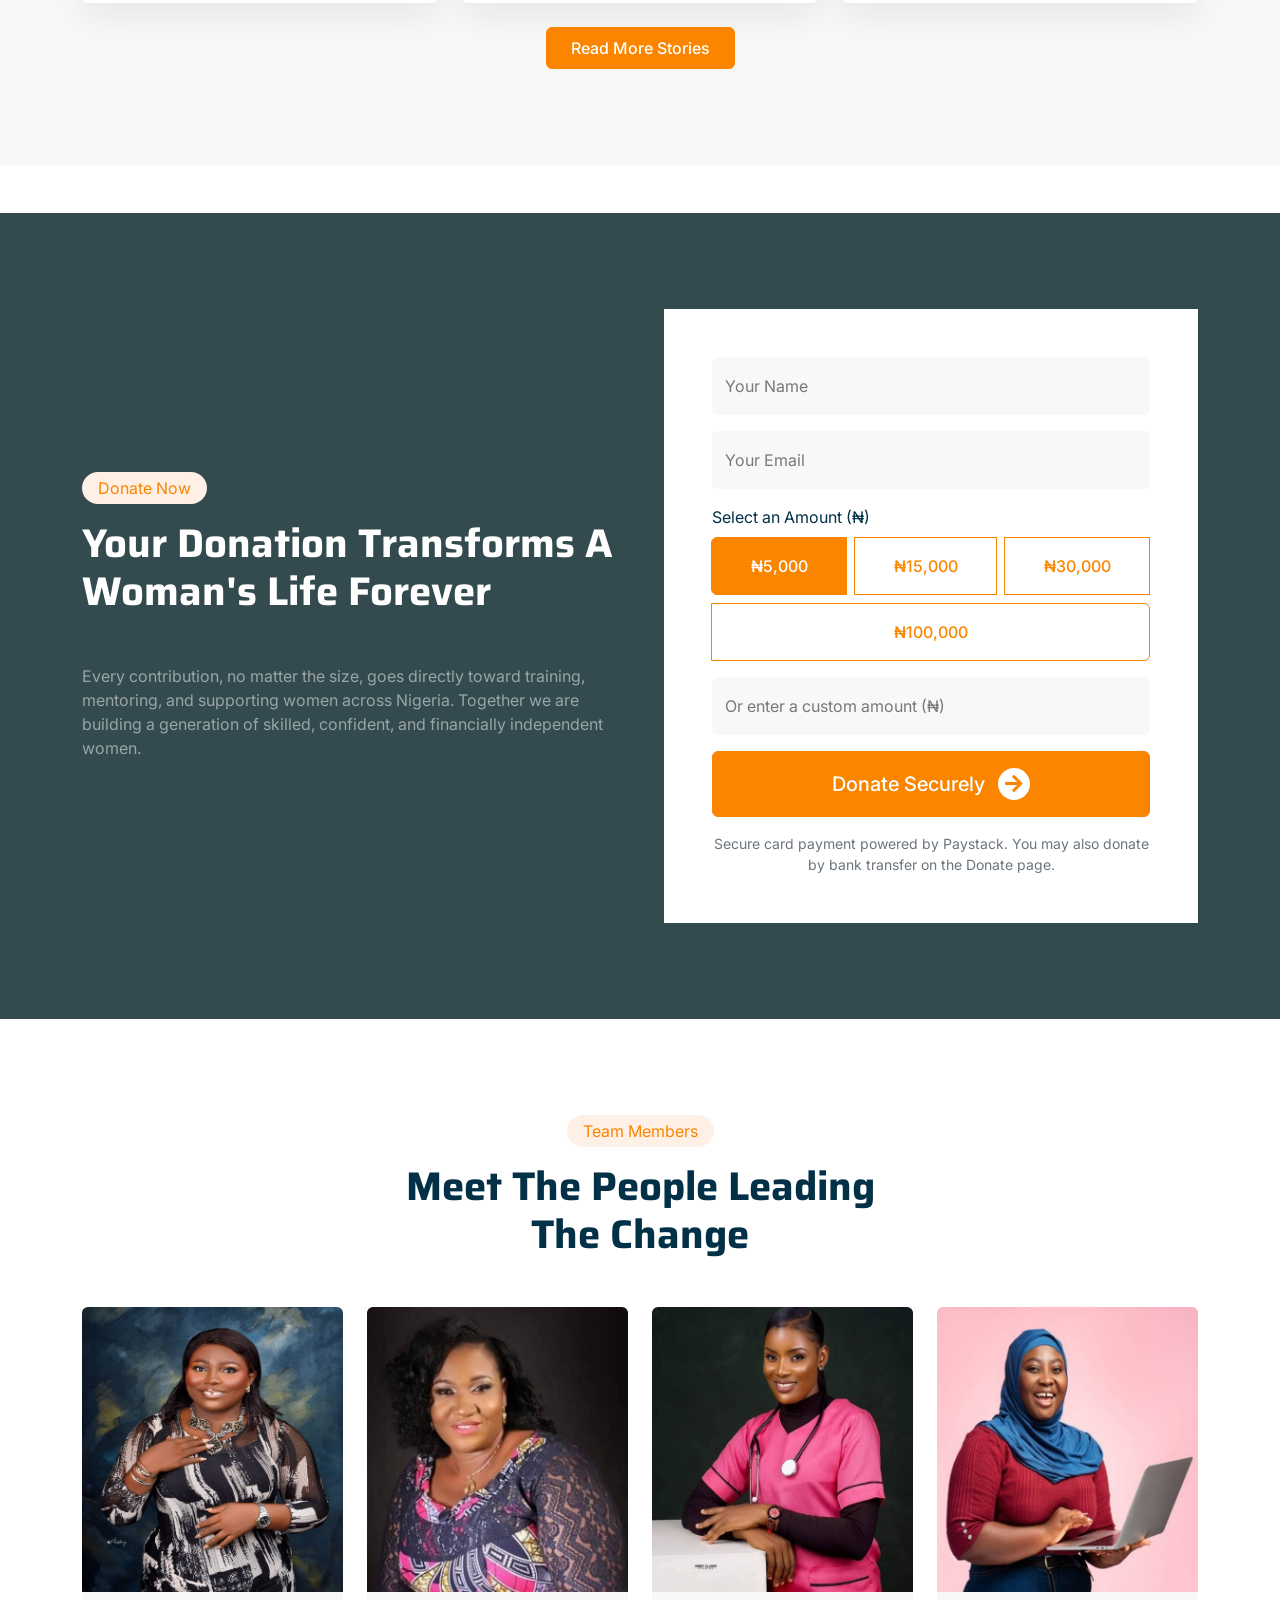
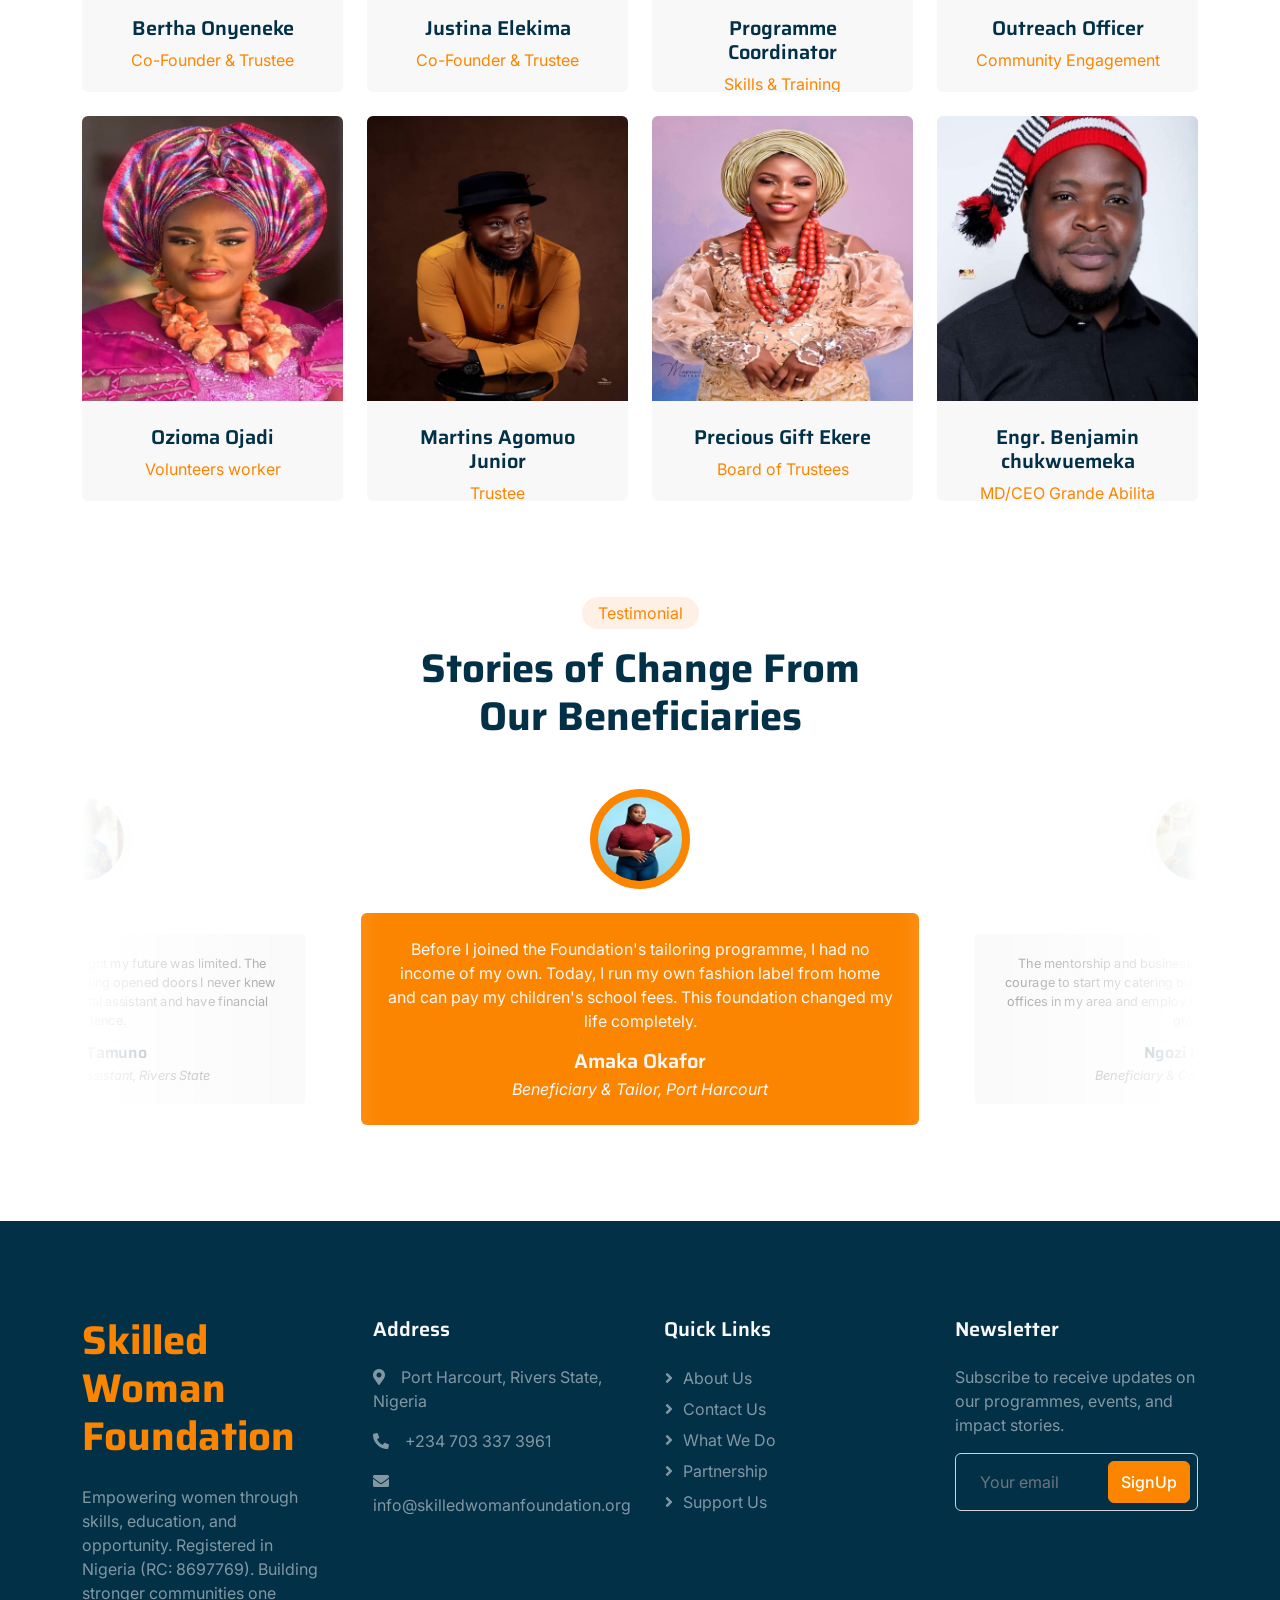
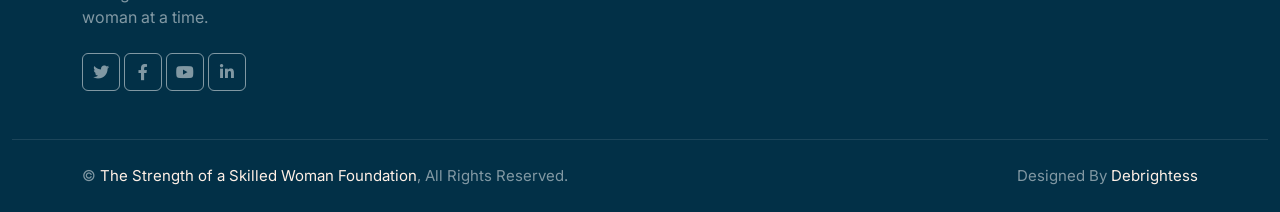
==== commit 90369026: "update facebook link" ====
--- a/index.html
+++ b/index.html
@@ -144,15 +144,12 @@
         </div>
         <div class="col-lg-6 px-5 text-end">
           <small>Follow us:</small>
-          <a class="text-white-50 ms-3" href="contact.html"
+          <a
+            class="text-white-50 ms-3"
+            href="https://www.facebook.com/share/19Dz1JY52w/"
             ><i class="fab fa-facebook-f"></i
           ></a>
-          <a class="text-white-50 ms-3" href="contact.html"
-            ><i class="fab fa-twitter"></i
-          ></a>
-          <a class="text-white-50 ms-3" href="contact.html"
-            ><i class="fab fa-linkedin-in"></i
-          ></a>
+
           <a class="text-white-50 ms-3" href="contact.html"
             ><i class="fab fa-instagram"></i
           ></a>
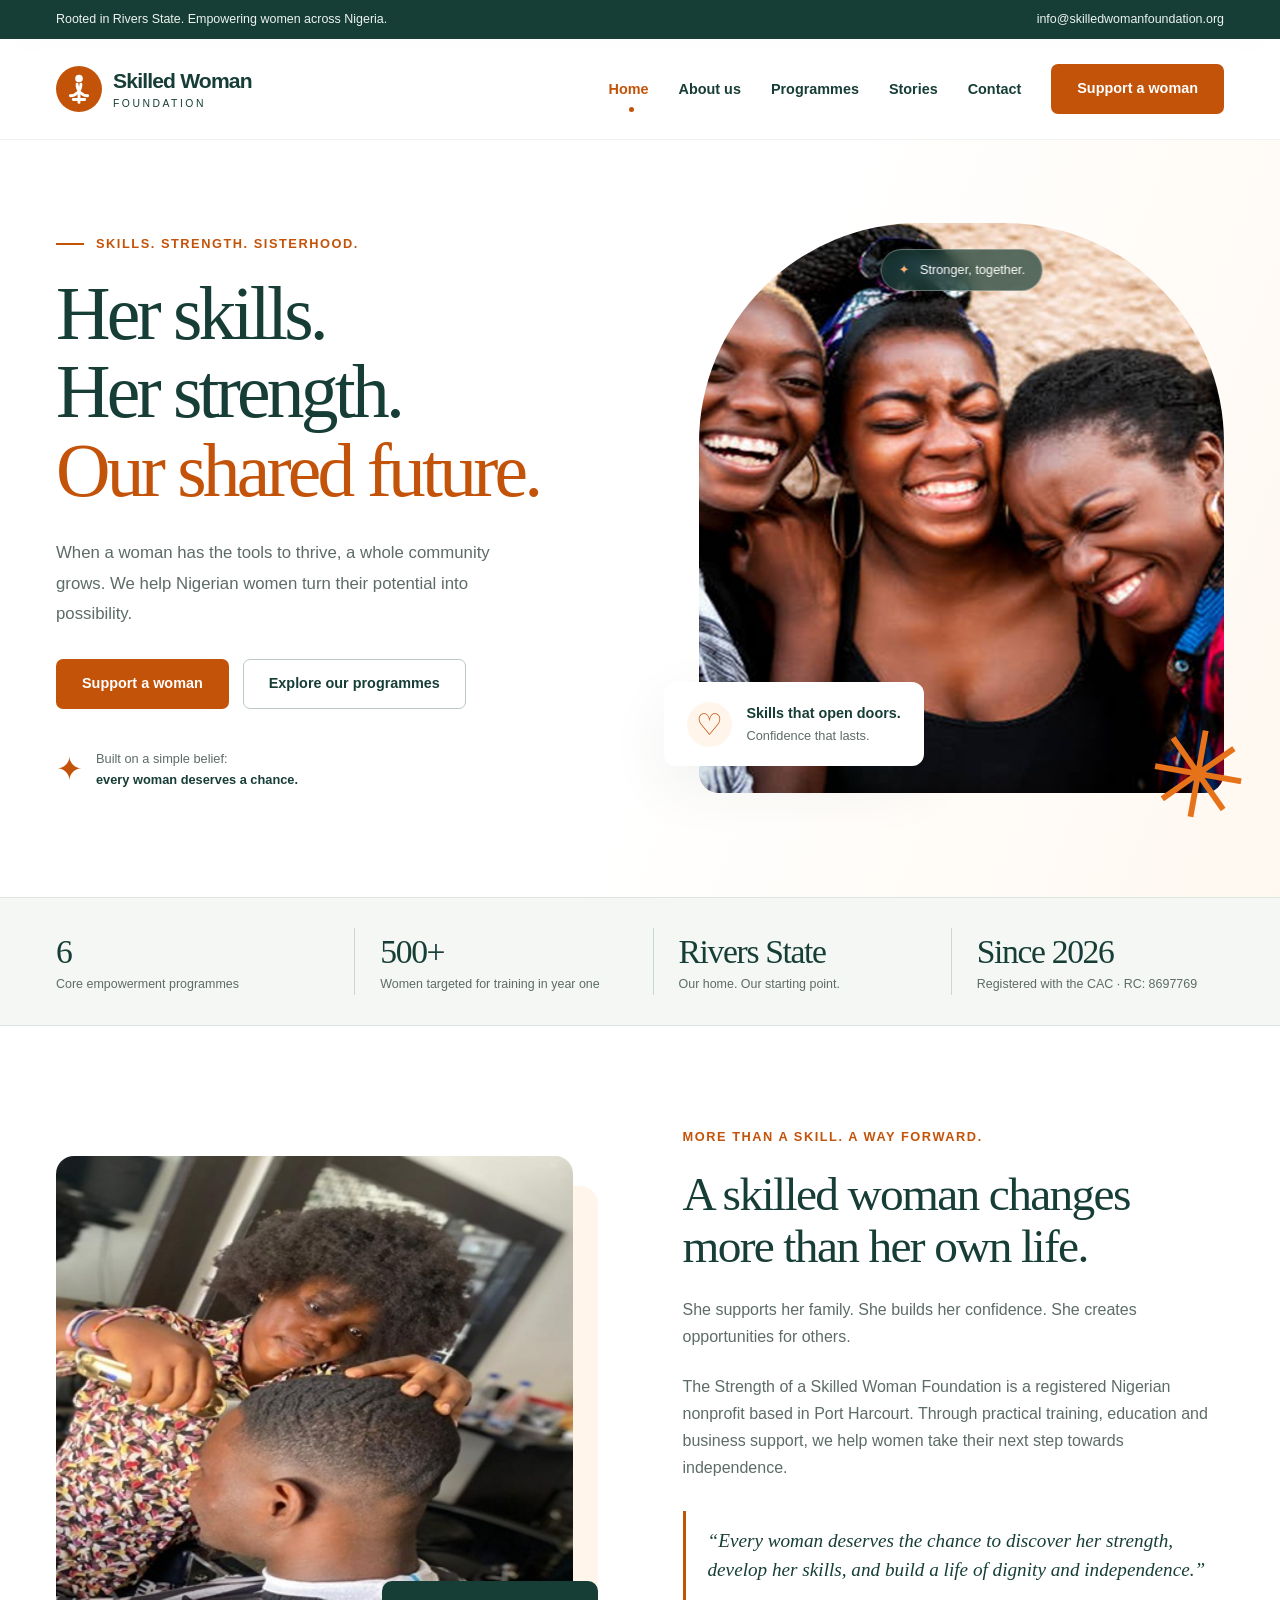
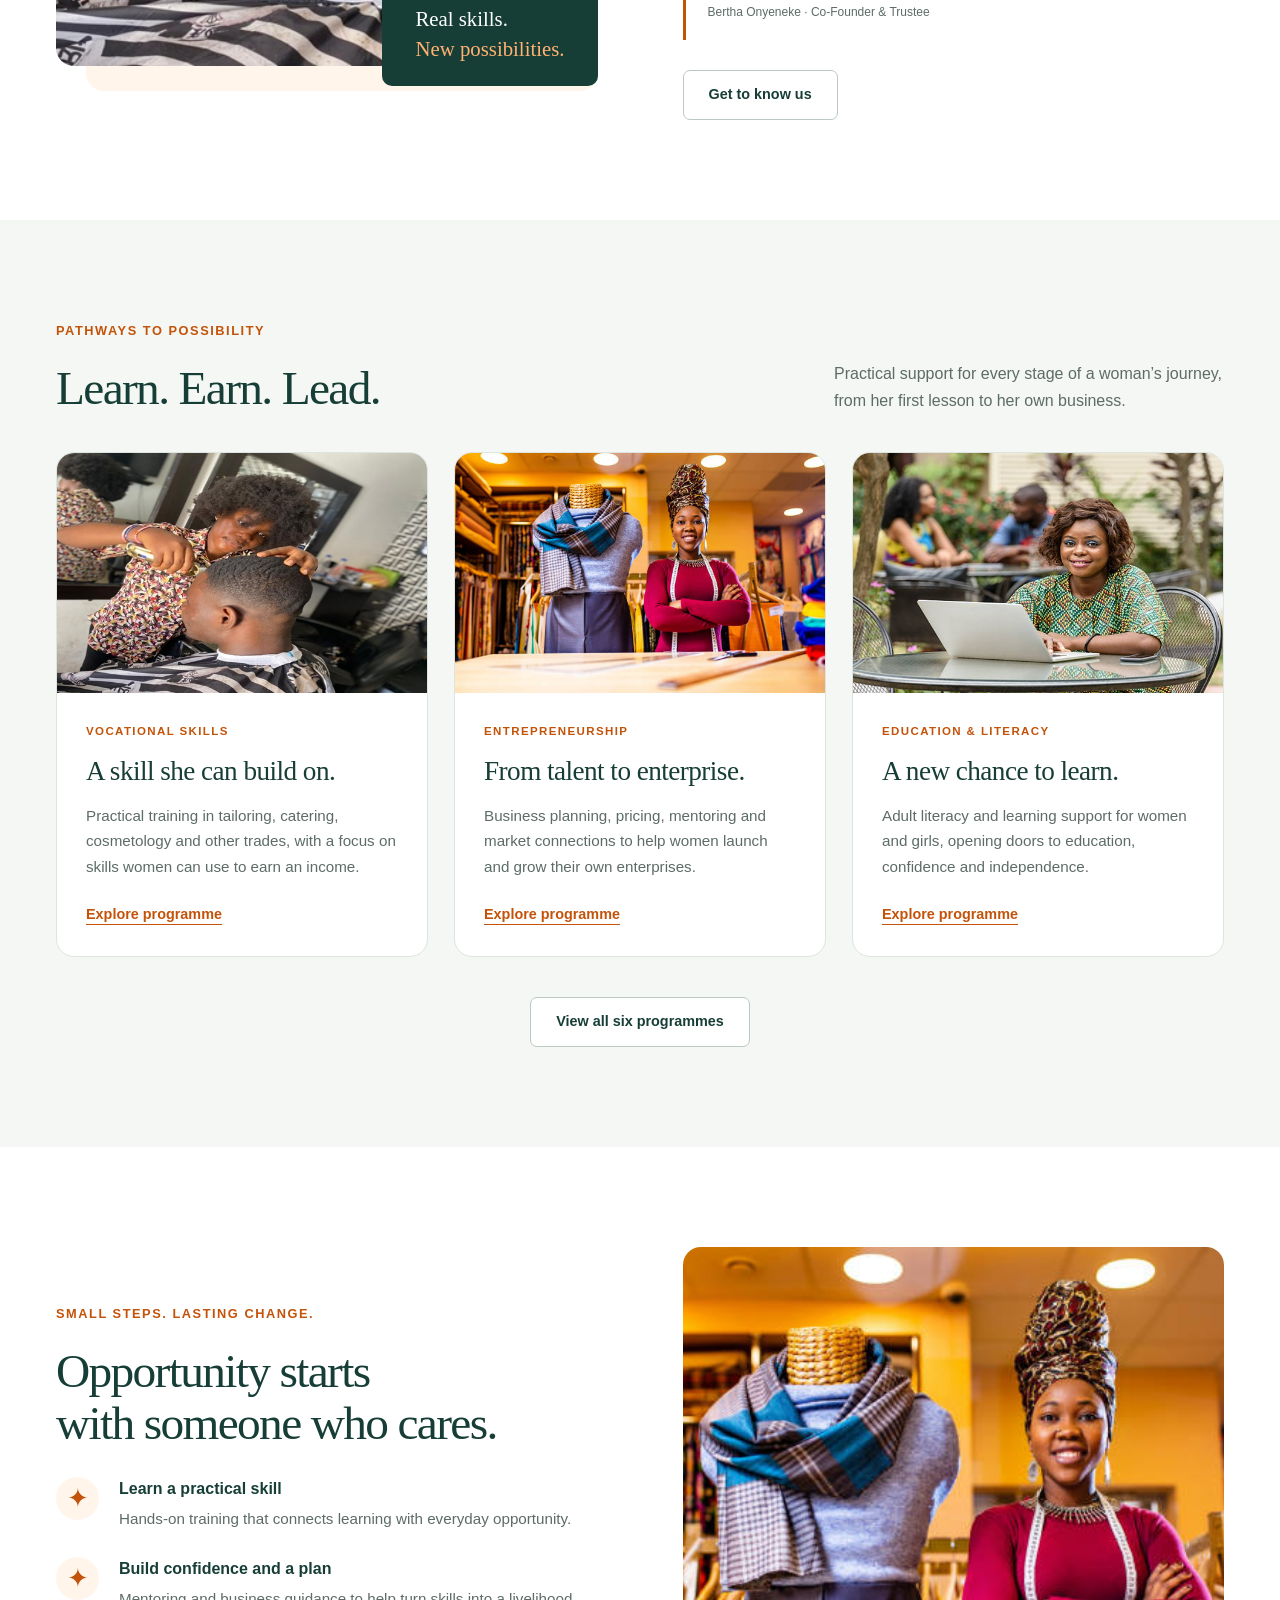
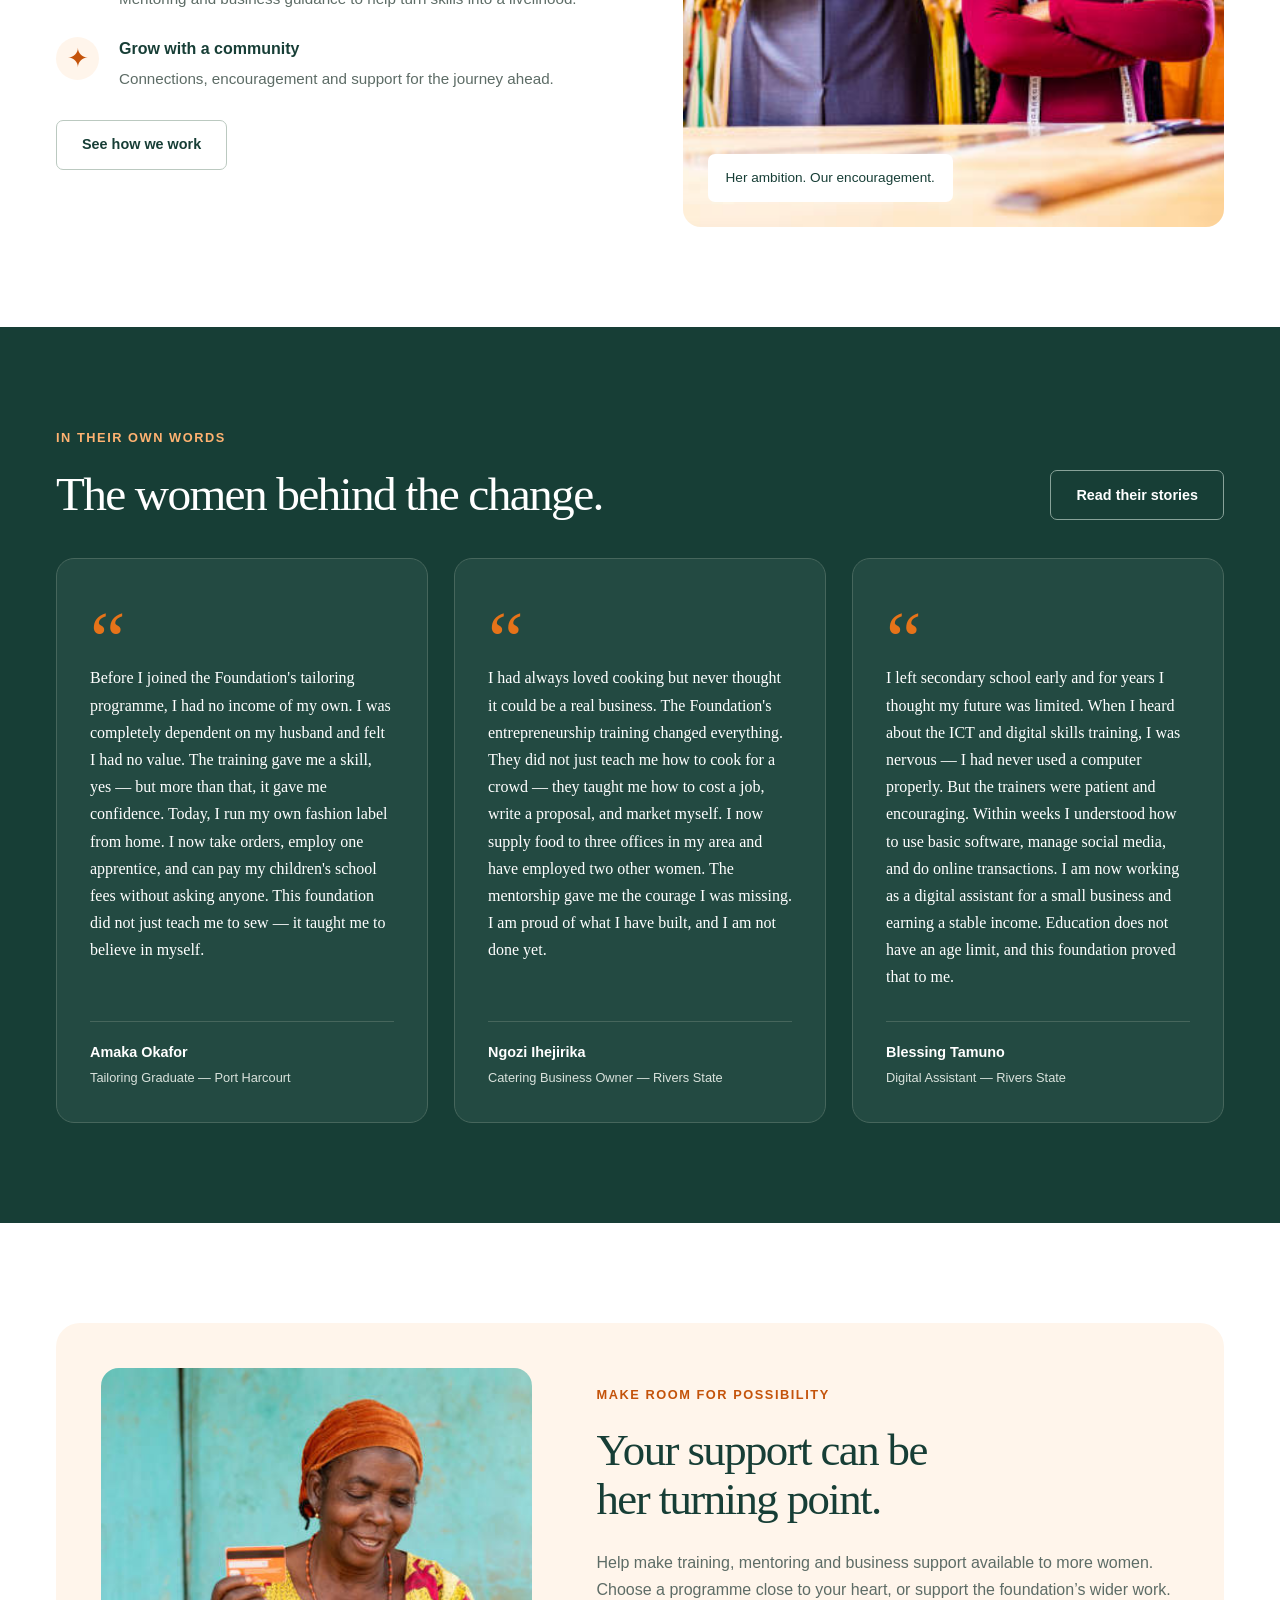
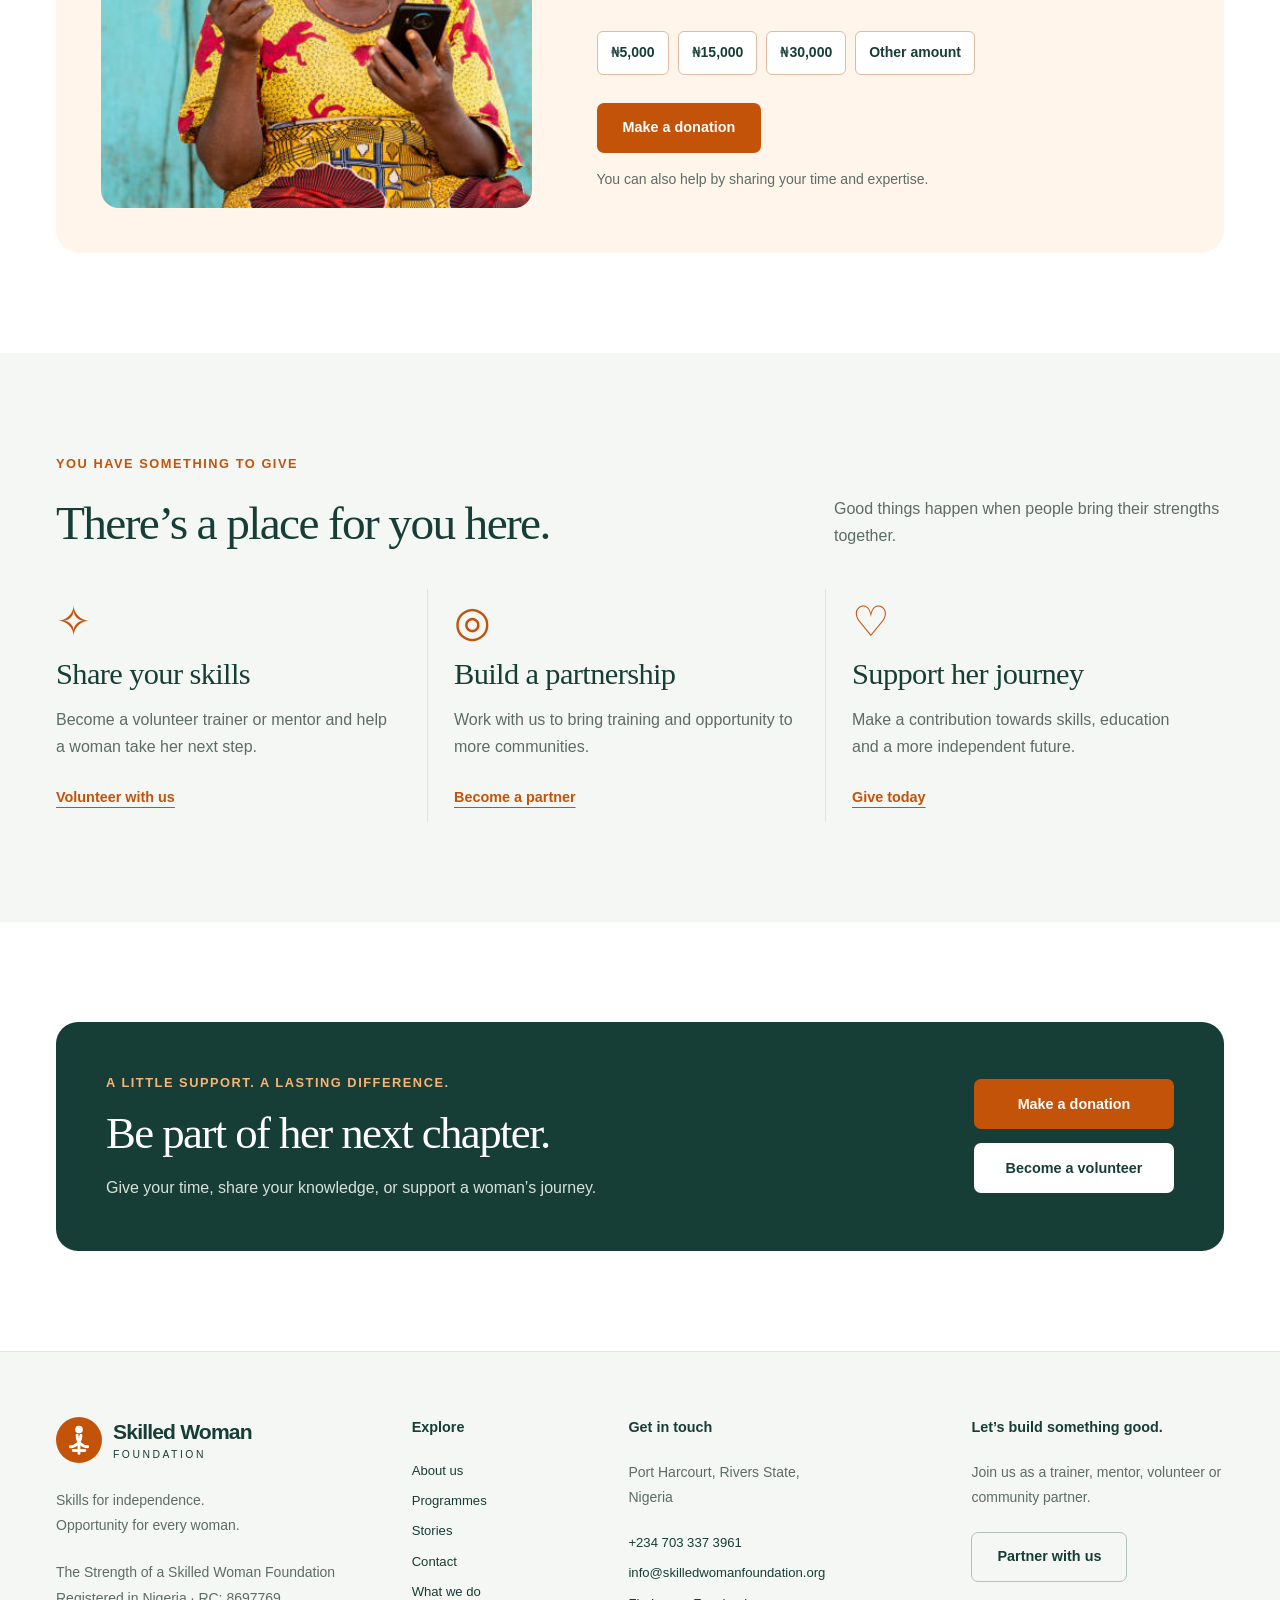
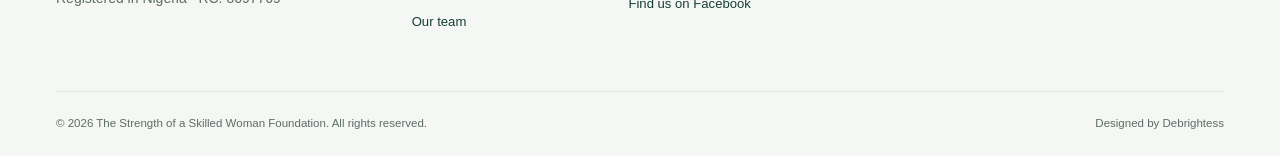
==== commit 67e35aa5: "Refresh all foundation website pages Redesign all ten pages with responsive layouts, clearer program" ====
--- a/index.html
+++ b/index.html
@@ -1,1240 +1,363 @@
 <!doctype html>
-<html lang="en">
-  <head>
-    <meta charset="utf-8" />
-    <title>
-      The Strength of a Skilled Woman Foundation | Empowering Women in Nigeria
-    </title>
-    <meta content="width=device-width, initial-scale=1.0" name="viewport" />
-    <meta
-      name="description"
-      content="The Strength of a Skilled Woman Foundation empowers Nigerian women through vocational training, entrepreneurship support, and education. Based in Port Harcourt, Rivers State. Donate today to transform a woman's life."
-    />
-    <meta
-      name="keywords"
-      content="women empowerment Nigeria, vocational training women Port Harcourt, Nigerian women foundation, skilled woman foundation, women NGO Nigeria, donate to women Nigeria, women education Rivers State, entrepreneurship support women Nigeria"
-    />
-    <meta name="author" content="The Strength of a Skilled Woman Foundation" />
-    <meta name="robots" content="index, follow" />
-    <link rel="canonical" href="https://www.skilledwomanfoundation.org/" />
-
-    <!-- Open Graph / Facebook -->
-    <meta property="og:type" content="website" />
-    <meta property="og:url" content="https://www.skilledwomanfoundation.org/" />
-    <meta
-      property="og:title"
-      content="The Strength of a Skilled Woman Foundation | Empowering Women in Nigeria"
-    />
-    <meta
-      property="og:description"
-      content="Empowering Nigerian women through vocational skills, entrepreneurship, and education. Every donation transforms a woman's life forever."
-    />
-    <meta
-      property="og:image"
-      content="https://www.skilledwomanfoundation.org/img/carousel-1.jpg"
-    />
-    <meta
-      property="og:site_name"
-      content="Strength of a Skilled Woman Foundation"
-    />
-    <meta property="og:locale" content="en_NG" />
-
-    <!-- Twitter Card -->
-    <meta name="twitter:card" content="summary_large_image" />
-    <meta
-      name="twitter:title"
-      content="The Strength of a Skilled Woman Foundation | Empowering Women in Nigeria"
-    />
-    <meta
-      name="twitter:description"
-      content="Empowering Nigerian women through vocational skills, entrepreneurship, and education. Every donation transforms a woman's life forever."
-    />
-    <meta
-      name="twitter:image"
-      content="https://www.skilledwomanfoundation.org/img/carousel-1.jpg"
-    />
-
-    <!-- Structured Data (Schema.org) -->
-    <script type="application/ld+json">
-      {
-        "@context": "https://schema.org",
-        "@type": "NGO",
-        "name": "The Strength of a Skilled Woman Foundation",
-        "url": "https://www.skilledwomanfoundation.org",
-        "logo": "https://www.skilledwomanfoundation.org/img/favicon.ico",
-        "description": "A registered Nigerian nonprofit empowering women through vocational training, entrepreneurship support, and access to education.",
-        "address": {
-          "@type": "PostalAddress",
-          "addressLocality": "Port Harcourt",
-          "addressRegion": "Rivers State",
-          "addressCountry": "NG"
-        },
-        "telephone": "+2347033373961",
-        "email": "info@skilledwomanfoundation.org",
-        "foundingDate": "2026",
-        "areaServed": "Nigeria",
-        "knowsAbout": [
-          "Women Empowerment",
-          "Vocational Training",
-          "Entrepreneurship",
-          "Education"
-        ]
-      }
-    </script>
-
-    <!-- Favicon -->
-    <link href="img/favicon.ico" rel="icon" />
-
-    <!-- Google Web Fonts -->
-    <link rel="preconnect" href="https://fonts.googleapis.com" />
-    <link rel="preconnect" href="https://fonts.gstatic.com" crossorigin />
-    <link
-      href="https://fonts.googleapis.com/css2?family=Inter:wght@400;500;600&family=Saira:wght@500;600;700&display=swap"
-      rel="stylesheet"
-    />
-
-    <!-- Icon Font Stylesheet -->
-    <link
-      href="https://cdnjs.cloudflare.com/ajax/libs/font-awesome/5.10.0/css/all.min.css"
-      rel="stylesheet"
-    />
-    <link
-      href="https://cdn.jsdelivr.net/npm/bootstrap-icons@1.4.1/font/bootstrap-icons.css"
-      rel="stylesheet"
-    />
-
-    <!-- Libraries Stylesheet -->
-    <link href="lib/animate/animate.min.css" rel="stylesheet" />
-    <link href="lib/owlcarousel/assets/owl.carousel.min.css" rel="stylesheet" />
-
-    <!-- Customized Bootstrap Stylesheet -->
-    <link href="css/bootstrap.min.css" rel="stylesheet" />
-
-    <!-- Template Stylesheet -->
-    <link href="css/style.css" rel="stylesheet" />
-  </head>
-
-  <body>
-    <!-- Spinner Start -->
-    <div
-      id="spinner"
-      class="show bg-white position-fixed translate-middle w-100 vh-100 top-50 start-50 d-flex align-items-center justify-content-center"
-    >
-      <div class="spinner-grow text-primary" role="status"></div>
-    </div>
-    <!-- Spinner End -->
-
-    <!-- Navbar Start -->
-    <div
-      class="container-fluid fixed-top px-0 wow fadeIn"
-      data-wow-delay="0.1s"
-    >
-      <div
-        class="top-bar text-white-50 row gx-0 align-items-center d-none d-lg-flex"
-      >
-        <div class="col-lg-6 px-5 text-start">
-          <small
-            ><i class="fa fa-map-marker-alt me-2"></i>Port Harcourt, Rivers
-            State, Nigeria</small
-          >
-          <small class="ms-4"
-            ><i class="fa fa-envelope me-2"></i
-            >info@skilledwomanfoundation.org</small
-          >
-        </div>
-        <div class="col-lg-6 px-5 text-end">
-          <small>Follow us:</small>
-          <a
-            class="text-white-50 ms-3"
-            href="https://www.facebook.com/share/19Dz1JY52w/"
-            ><i class="fab fa-facebook-f"></i
-          ></a>
-
-          <a class="text-white-50 ms-3" href="contact.html"
-            ><i class="fab fa-instagram"></i
-          ></a>
-        </div>
-      </div>
-
-      <nav
-        class="navbar navbar-expand-lg navbar-dark py-lg-0 px-lg-5 wow fadeIn"
-        data-wow-delay="0.1s"
-      >
-        <a href="index.html" class="navbar-brand ms-4 ms-lg-0">
-          <h1 class="fw-bold text-primary m-0">Skilled Woman Foundation</h1>
-        </a>
-        <button
-          type="button"
-          class="navbar-toggler me-4"
-          data-bs-toggle="collapse"
-          data-bs-target="#navbarCollapse"
-        >
-          <span class="navbar-toggler-icon"></span>
-        </button>
-        <div class="collapse navbar-collapse" id="navbarCollapse">
-          <div class="navbar-nav ms-auto p-4 p-lg-0">
-            <a href="index.html" class="nav-item nav-link active">Home</a>
-            <a href="about.html" class="nav-item nav-link">About</a>
-            <a href="causes.html" class="nav-item nav-link">Programmes</a>
-            <a href="service.html" class="nav-item nav-link">What We Do</a>
-            <a href="testimonial.html" class="nav-item nav-link">Stories</a>
-            <a href="donate.html" class="nav-item nav-link">Donate</a>
-            <a href="contact.html" class="nav-item nav-link">Contact</a>
-          </div>
-          <div class="d-none d-xl-flex ms-2">
-            <a class="btn btn-primary py-2 px-3" href="donate.html">
-              Donate Now
-              <div
-                class="d-inline-flex btn-sm-square bg-white text-primary rounded-circle ms-2"
-              >
-                <i class="fa fa-arrow-right"></i>
-              </div>
-            </a>
-          </div>
-        </div>
-      </nav>
-    </div>
-    <!-- Navbar End -->
-
-    <!-- Carousel Start -->
-    <div class="container-fluid p-0 mb-5">
-      <div id="header-carousel" class="carousel slide" data-bs-ride="carousel">
-        <div class="carousel-inner">
-          <div class="carousel-item active">
-            <img class="w-100" src="img/carousel-1.jpg" alt="Image" />
-            <div class="carousel-caption">
-              <div class="container">
-                <div class="row justify-content-center">
-                  <div class="col-lg-7 pt-5">
-                    <h1 class="display-4 text-white mb-3 animated slideInDown">
-                      Empowering Women Through Skills & Opportunity
-                    </h1>
-                    <p class="fs-5 text-white-50 mb-5 animated slideInDown">
-                      We equip Nigerian women with vocational skills, education,
-                      and resources to build sustainable livelihoods and
-                      transform their communities.
-                    </p>
-                    <a
-                      class="btn btn-primary py-2 px-3 animated slideInDown me-2"
-                      href="donate.html"
-                    >
-                      Donate Now
-                      <div
-                        class="d-inline-flex btn-sm-square bg-white text-primary rounded-circle ms-2"
-                      >
-                        <i class="fa fa-heart"></i>
-                      </div>
-                    </a>
-                    <a
-                      class="btn btn-outline-primary py-2 px-3 animated slideInDown"
-                      href="about.html"
-                    >
-                      Learn More
-                      <div
-                        class="d-inline-flex btn-sm-square bg-primary text-white rounded-circle ms-2"
-                      >
-                        <i class="fa fa-arrow-right"></i>
-                      </div>
-                    </a>
-                  </div>
-                </div>
-              </div>
-            </div>
-          </div>
-          <div class="carousel-item">
-            <img class="w-100" src="img/carousel-2.jpg" alt="Image" />
-            <div class="carousel-caption">
-              <div class="container">
-                <div class="row justify-content-center">
-                  <div class="col-lg-7 pt-5">
-                    <h1 class="display-4 text-white mb-3 animated slideInDown">
-                      A Skilled Woman Is A Strong Community
-                    </h1>
-                    <p class="fs-5 text-white-50 mb-5 animated slideInDown">
-                      Join us in breaking barriers, building futures, and
-                      creating a Nigeria where every woman can thrive through
-                      skill, strength, and sisterhood.
-                    </p>
-                    <a
-                      class="btn btn-primary py-2 px-3 animated slideInDown me-2"
-                      href="donate.html"
-                    >
-                      Donate Now
-                      <div
-                        class="d-inline-flex btn-sm-square bg-white text-primary rounded-circle ms-2"
-                      >
-                        <i class="fa fa-heart"></i>
-                      </div>
-                    </a>
-                    <a
-                      class="btn btn-outline-primary py-2 px-3 animated slideInDown"
-                      href="about.html"
-                    >
-                      Learn More
-                      <div
-                        class="d-inline-flex btn-sm-square bg-primary text-white rounded-circle ms-2"
-                      >
-                        <i class="fa fa-arrow-right"></i>
-                      </div>
-                    </a>
-                  </div>
-                </div>
-              </div>
-            </div>
-          </div>
-        </div>
-        <button
-          class="carousel-control-prev"
-          type="button"
-          data-bs-target="#header-carousel"
-          data-bs-slide="prev"
-        >
-          <span class="carousel-control-prev-icon" aria-hidden="true"></span>
-          <span class="visually-hidden">Previous</span>
-        </button>
-        <button
-          class="carousel-control-next"
-          type="button"
-          data-bs-target="#header-carousel"
-          data-bs-slide="next"
-        >
-          <span class="carousel-control-next-icon" aria-hidden="true"></span>
-          <span class="visually-hidden">Next</span>
-        </button>
-      </div>
-    </div>
-    <!-- Carousel End -->
-
-    <!-- About Start -->
-    <div class="container-xxl py-5">
-      <div class="container">
-        <div class="row g-5">
-          <div class="col-lg-6 wow fadeInUp" data-wow-delay="0.1s">
-            <div
-              class="position-relative overflow-hidden h-100"
-              style="min-height: 400px"
-            >
-              <img
-                class="position-absolute w-100 h-100 pt-5 pe-5"
-                src="img/about-1.jpg"
-                alt=""
-                style="object-fit: cover"
-              />
-              <img
-                class="position-absolute top-0 end-0 bg-white ps-2 pb-2"
-                src="img/about-2.jpg"
-                alt=""
-                style="width: 200px; height: 200px"
-              />
-            </div>
-          </div>
-          <div class="col-lg-6 wow fadeInUp" data-wow-delay="0.5s">
-            <div class="h-100">
-              <div
-                class="d-inline-block rounded-pill bg-secondary text-primary py-1 px-3 mb-3"
-              >
-                About Us
-              </div>
-              <h1 class="display-6 mb-5">
-                Investing In Women, Transforming Nigeria
-              </h1>
-              <div
-                class="bg-light border-bottom border-5 border-primary rounded p-4 mb-4"
-              >
-                <p class="text-dark mb-2">
-                  Every woman deserves the chance to discover her strength,
-                  develop her skills, and build a life of dignity and
-                  independence.
-                </p>
-                <span class="text-primary"
-                  >Bertha Onyeneke, Co-Founder & Trustee</span
-                >
-              </div>
-              <p class="mb-5">
-                The Strength of a Skilled Woman Foundation is a registered
-                Nigerian nonprofit dedicated to empowering women through
-                vocational training, entrepreneurship support, and access to
-                education. Incorporated in January 2026, we believe that when a
-                woman is skilled, her family, her community, and her nation rise
-                with her.
-              </p>
-              <a class="btn btn-primary py-2 px-3 me-3" href="about.html">
-                Learn More
-                <div
-                  class="d-inline-flex btn-sm-square bg-white text-primary rounded-circle ms-2"
-                >
-                  <i class="fa fa-arrow-right"></i>
-                </div>
-              </a>
-              <a class="btn btn-outline-primary py-2 px-3" href="contact.html">
-                Contact Us
-                <div
-                  class="d-inline-flex btn-sm-square bg-primary text-white rounded-circle ms-2"
-                >
-                  <i class="fa fa-arrow-right"></i>
-                </div>
-              </a>
-            </div>
-          </div>
-        </div>
-      </div>
-    </div>
-    <!-- About End -->
-
-    <!-- Impact Start -->
-    <div class="container-xxl bg-light py-5">
-      <div class="container py-4">
-        <div
-          class="text-center mx-auto mb-5 wow fadeInUp"
-          data-wow-delay="0.1s"
-          style="max-width: 650px"
-        >
-          <div
-            class="d-inline-block rounded-pill bg-secondary text-primary py-1 px-3 mb-3"
-          >
-            Our Impact
-          </div>
-          <h1 class="display-6 mb-4">Small Support. Real Change.</h1>
-          <p class="text-muted mb-0">
-            We are building practical pathways for women to learn, earn, lead,
-            and support their families with dignity.
-          </p>
-        </div>
-        <div class="row g-4 text-center">
-          <div class="col-lg-3 col-md-6 wow fadeInUp" data-wow-delay="0.1s">
-            <div class="impact-card bg-white rounded p-4 h-100">
-              <i class="fa fa-female fa-3x text-primary mb-3"></i>
-              <h2 class="fw-bold text-primary mb-1">500+</h2>
-              <p class="mb-0">Women targeted for training in Year 1</p>
-            </div>
-          </div>
-          <div class="col-lg-3 col-md-6 wow fadeInUp" data-wow-delay="0.2s">
-            <div class="impact-card bg-white rounded p-4 h-100">
-              <i class="fa fa-briefcase fa-3x text-primary mb-3"></i>
-              <h2 class="fw-bold text-primary mb-1">6</h2>
-              <p class="mb-0">Core empowerment programmes</p>
-            </div>
-          </div>
-          <div class="col-lg-3 col-md-6 wow fadeInUp" data-wow-delay="0.3s">
-            <div class="impact-card bg-white rounded p-4 h-100">
-              <i class="fa fa-map-marker-alt fa-3x text-primary mb-3"></i>
-              <h2 class="fw-bold text-primary mb-1">Rivers</h2>
-              <p class="mb-0">Based in Port Harcourt, serving Nigeria</p>
-            </div>
-          </div>
-          <div class="col-lg-3 col-md-6 wow fadeInUp" data-wow-delay="0.4s">
-            <div class="impact-card bg-white rounded p-4 h-100">
-              <i class="fa fa-hands-helping fa-3x text-primary mb-3"></i>
-              <h2 class="fw-bold text-primary mb-1">100%</h2>
-              <p class="mb-0">Focused on women’s skills and independence</p>
-            </div>
-          </div>
-        </div>
-      </div>
-    </div>
-    <!-- Impact End -->
-
-    <!-- Causes Start -->
-    <div class="container-xxl my-5 py-5">
-      <div class="container py-5">
-        <div
-          class="text-center mx-auto mb-5 wow fadeInUp"
-          data-wow-delay="0.1s"
-          style="max-width: 650px"
-        >
-          <div
-            class="d-inline-block rounded-pill bg-secondary text-primary py-1 px-3 mb-3"
-          >
-            Our Programmes
-          </div>
-          <h1 class="display-6 mb-4">
-            Programmes That Help Women Learn, Earn And Lead
-          </h1>
-          <p class="text-muted mb-0">
-            Each programme is designed to move a woman from support to skill,
-            from skill to income, and from income to long-term independence.
-          </p>
-        </div>
-        <div class="row g-4 justify-content-center">
-          <div class="col-lg-4 col-md-6 wow fadeInUp" data-wow-delay="0.1s">
-            <div class="programme-card bg-white rounded overflow-hidden h-100">
-              <img
-                class="img-fluid programme-img"
-                src="img/courses-1.jpg"
-                alt="Vocational skills training"
-              />
-              <div class="p-4">
-                <span class="badge bg-secondary text-primary mb-3"
-                  >Vocational Skills</span
-                >
-                <h5 class="mb-3">Vocational Training for Women</h5>
-                <p class="mb-4">
-                  Practical training in tailoring, catering, cosmetology,
-                  soap-making, and other income-generating trades.
-                </p>
-                <a class="btn btn-outline-primary px-3" href="causes.html"
-                  >View Programme
-                  <span class="ms-2"><i class="fa fa-arrow-right"></i></span
-                ></a>
-              </div>
-            </div>
-          </div>
-          <div class="col-lg-4 col-md-6 wow fadeInUp" data-wow-delay="0.2s">
-            <div class="programme-card bg-white rounded overflow-hidden h-100">
-              <img
-                class="img-fluid programme-img"
-                src="img/courses-2.jpg"
-                alt="Women entrepreneurship support"
-              />
-              <div class="p-4">
-                <span class="badge bg-secondary text-primary mb-3"
-                  >Entrepreneurship</span
-                >
-                <h5 class="mb-3">Women-Led Business Support</h5>
-                <p class="mb-4">
-                  Business planning, mentoring, startup support, micro-grants,
-                  and market access for skilled women.
-                </p>
-                <a class="btn btn-outline-primary px-3" href="causes.html"
-                  >View Programme
-                  <span class="ms-2"><i class="fa fa-arrow-right"></i></span
-                ></a>
-              </div>
-            </div>
-          </div>
-          <div class="col-lg-4 col-md-6 wow fadeInUp" data-wow-delay="0.3s">
-            <div class="programme-card bg-white rounded overflow-hidden h-100">
-              <img
-                class="img-fluid programme-img"
-                src="img/courses-3.jpg"
-                alt="Women education and literacy"
-              />
-              <div class="p-4">
-                <span class="badge bg-secondary text-primary mb-3"
-                  >Education</span
-                >
-                <h5 class="mb-3">Women’s Education & Literacy</h5>
-                <p class="mb-4">
-                  Adult literacy, learning support, and educational
-                  opportunities for women and girls who need a second chance.
-                </p>
-                <a class="btn btn-outline-primary px-3" href="causes.html"
-                  >View Programme
-                  <span class="ms-2"><i class="fa fa-arrow-right"></i></span
-                ></a>
-              </div>
-            </div>
-          </div>
-          <div class="col-lg-4 col-md-6 wow fadeInUp" data-wow-delay="0.4s">
-            <div class="programme-card bg-white rounded overflow-hidden h-100">
-              <img
-                class="img-fluid programme-img"
-                src="img/carousel-1.jpg"
-                alt="Digital skills training"
-              />
-              <div class="p-4">
-                <span class="badge bg-secondary text-primary mb-3"
-                  >Digital Skills</span
-                >
-                <h5 class="mb-3">ICT & Digital Literacy</h5>
-                <p class="mb-4">
-                  Computer basics, online business tools, social media
-                  marketing, e-commerce, and mobile money confidence.
-                </p>
-                <a class="btn btn-outline-primary px-3" href="causes.html"
-                  >View Programme
-                  <span class="ms-2"><i class="fa fa-arrow-right"></i></span
-                ></a>
-              </div>
-            </div>
-          </div>
-          <div class="col-lg-4 col-md-6 wow fadeInUp" data-wow-delay="0.5s">
-            <div class="programme-card bg-white rounded overflow-hidden h-100">
-              <img
-                class="img-fluid programme-img"
-                src="img/carousel-2.jpg"
-                alt="Women health and wellbeing"
-              />
-              <div class="p-4">
-                <span class="badge bg-secondary text-primary mb-3">Health</span>
-                <h5 class="mb-3">Health & Wellbeing</h5>
-                <p class="mb-4">
-                  Community health awareness, wellbeing support, maternal health
-                  information, and referrals to care.
-                </p>
-                <a class="btn btn-outline-primary px-3" href="causes.html"
-                  >View Programme
-                  <span class="ms-2"><i class="fa fa-arrow-right"></i></span
-                ></a>
-              </div>
-            </div>
-          </div>
-          <div class="col-lg-4 col-md-6 wow fadeInUp" data-wow-delay="0.6s">
-            <div class="programme-card bg-white rounded overflow-hidden h-100">
-              <img
-                class="img-fluid programme-img"
-                src="img/about-1.jpg"
-                alt="Gender rights advocacy"
-              />
-              <div class="p-4">
-                <span class="badge bg-secondary text-primary mb-3"
-                  >Advocacy</span
-                >
-                <h5 class="mb-3">Gender Rights & Advocacy</h5>
-                <p class="mb-4">
-                  Awareness, community engagement, and advocacy that protects
-                  women’s dignity, safety, and opportunity.
-                </p>
-                <a class="btn btn-outline-primary px-3" href="causes.html"
-                  >View Programme
-                  <span class="ms-2"><i class="fa fa-arrow-right"></i></span
-                ></a>
-              </div>
-            </div>
-          </div>
-        </div>
-      </div>
-    </div>
-    <!-- Causes End -->
-
-    <!-- Service Start -->
-    <div class="container-xxl py-5">
-      <div class="container">
-        <div
-          class="text-center mx-auto mb-5 wow fadeInUp"
-          data-wow-delay="0.1s"
-          style="max-width: 500px"
-        >
-          <div
-            class="d-inline-block rounded-pill bg-secondary text-primary py-1 px-3 mb-3"
-          >
-            What We Do
-          </div>
-          <h1 class="display-6 mb-5">How We Empower Women Across Nigeria</h1>
-        </div>
-        <div class="row g-4 justify-content-center">
-          <div class="col-lg-4 col-md-6 wow fadeInUp" data-wow-delay="0.1s">
-            <div class="service-item bg-white text-center h-100 p-4 p-xl-5">
-              <img class="img-fluid mb-4" src="img/icon-1.png" alt="" />
-              <h4 class="mb-3">Skills Training</h4>
-              <p class="mb-4">
-                Practical, certified vocational training programmes in trades
-                like tailoring, catering, cosmetology, and digital skills for
-                women at all levels.
-              </p>
-              <a class="btn btn-outline-primary px-3" href="about.html">
-                Learn More
-                <div
-                  class="d-inline-flex btn-sm-square bg-primary text-white rounded-circle ms-2"
-                >
-                  <i class="fa fa-arrow-right"></i>
-                </div>
-              </a>
-            </div>
-          </div>
-          <div class="col-lg-4 col-md-6 wow fadeInUp" data-wow-delay="0.3s">
-            <div class="service-item bg-white text-center h-100 p-4 p-xl-5">
-              <img class="img-fluid mb-4" src="img/icon-2.png" alt="" />
-              <h4 class="mb-3">Mentorship & Counselling</h4>
-              <p class="mb-4">
-                One-on-one mentoring, group workshops, and psychosocial support
-                to help women build confidence, resilience, and a vision for
-                their futures.
-              </p>
-              <a class="btn btn-outline-primary px-3" href="about.html">
-                Learn More
-                <div
-                  class="d-inline-flex btn-sm-square bg-primary text-white rounded-circle ms-2"
-                >
-                  <i class="fa fa-arrow-right"></i>
-                </div>
-              </a>
-            </div>
-          </div>
-          <div class="col-lg-4 col-md-6 wow fadeInUp" data-wow-delay="0.5s">
-            <div class="service-item bg-white text-center h-100 p-4 p-xl-5">
-              <img class="img-fluid mb-4" src="img/icon-3.png" alt="" />
-              <h4 class="mb-3">Startup & Business Support</h4>
-              <p class="mb-4">
-                Access to micro-grants, business development training, and
-                connections to markets — helping skilled women launch and grow
-                their own enterprises.
-              </p>
-              <a class="btn btn-outline-primary px-3" href="about.html">
-                Learn More
-                <div
-                  class="d-inline-flex btn-sm-square bg-primary text-white rounded-circle ms-2"
-                >
-                  <i class="fa fa-arrow-right"></i>
-                </div>
-              </a>
-            </div>
-          </div>
-        </div>
-      </div>
-    </div>
-    <!-- Service End -->
-
-    <!-- Stories Preview Start -->
-    <div class="container-xxl bg-light py-5">
-      <div class="container py-5">
-        <div
-          class="text-center mx-auto mb-5 wow fadeInUp"
-          data-wow-delay="0.1s"
-          style="max-width: 650px"
-        >
-          <div
-            class="d-inline-block rounded-pill bg-secondary text-primary py-1 px-3 mb-3"
-          >
-            Impact Stories
-          </div>
-          <h1 class="display-6 mb-4">Real Women. Real Results.</h1>
-          <p class="text-muted mb-0">
-            These short stories show the type of change your support makes
-            possible.
-          </p>
-        </div>
-        <div class="row g-4">
-          <div class="col-lg-4 col-md-6 wow fadeInUp" data-wow-delay="0.1s">
-            <div class="story-card bg-white rounded p-4 h-100">
-              <div class="d-flex align-items-center mb-3">
-                <img
-                  class="rounded-circle me-3"
-                  src="img/testimonial-1.jpg"
-                  alt="Amaka Okafor"
-                  style="width: 64px; height: 64px; object-fit: cover"
-                />
-                <div>
-                  <h5 class="mb-0">Amaka Okafor</h5>
-                  <small class="text-primary">Tailoring Graduate</small>
-                </div>
-              </div>
-              <p class="fst-italic mb-0">
-                “The training gave me a skill, confidence, and a way to support
-                my children through my own work.”
-              </p>
-            </div>
-          </div>
-          <div class="col-lg-4 col-md-6 wow fadeInUp" data-wow-delay="0.2s">
-            <div class="story-card bg-white rounded p-4 h-100">
-              <div class="d-flex align-items-center mb-3">
-                <img
-                  class="rounded-circle me-3"
-                  src="img/testimonial-2.jpg"
-                  alt="Ngozi Ihejirika"
-                  style="width: 64px; height: 64px; object-fit: cover"
-                />
-                <div>
-                  <h5 class="mb-0">Ngozi Ihejirika</h5>
-                  <small class="text-primary">Catering Business Owner</small>
-                </div>
-              </div>
-              <p class="fst-italic mb-0">
-                “The entrepreneurship support helped me price my services, find
-                customers, and grow my food business.”
-              </p>
-            </div>
-          </div>
-          <div class="col-lg-4 col-md-6 wow fadeInUp" data-wow-delay="0.3s">
-            <div class="story-card bg-white rounded p-4 h-100">
-              <div class="d-flex align-items-center mb-3">
-                <img
-                  class="rounded-circle me-3"
-                  src="img/testimonial-3.jpg"
-                  alt="Blessing Tamuno"
-                  style="width: 64px; height: 64px; object-fit: cover"
-                />
-                <div>
-                  <h5 class="mb-0">Blessing Tamuno</h5>
-                  <small class="text-primary">Digital Skills Beneficiary</small>
-                </div>
-              </div>
-              <p class="fst-italic mb-0">
-                “I learned how to use digital tools and now earn income as a
-                digital assistant for a small business.”
-              </p>
-            </div>
-          </div>
-        </div>
-        <div class="text-center mt-4">
-          <a class="btn btn-primary py-2 px-4" href="testimonial.html"
-            >Read More Stories</a
-          >
-        </div>
-      </div>
-    </div>
-    <!-- Stories Preview End -->
-
-    <!-- Donate Start -->
-    <div
-      class="container-fluid donate my-5 py-5"
-      data-parallax="scroll"
-      data-image-src="img/carousel-2.jpg"
-    >
-      <div class="container py-5">
-        <div class="row g-5 align-items-center">
-          <div class="col-lg-6 wow fadeIn" data-wow-delay="0.1s">
-            <div
-              class="d-inline-block rounded-pill bg-secondary text-primary py-1 px-3 mb-3"
-            >
-              Donate Now
-            </div>
-            <h1 class="display-6 text-white mb-5">
-              Your Donation Transforms A Woman's Life Forever
-            </h1>
-            <p class="text-white-50 mb-0">
-              Every contribution, no matter the size, goes directly toward
-              training, mentoring, and supporting women across Nigeria. Together
-              we are building a generation of skilled, confident, and
-              financially independent women.
-            </p>
-          </div>
-          <div class="col-lg-6 wow fadeIn" data-wow-delay="0.5s">
-            <div class="h-100 bg-white p-5">
-              <form
-                id="homeDonationForm"
-                class="donation-form"
-                data-source="Homepage Donation"
-              >
-                <div class="row g-3">
-                  <div class="col-12">
-                    <div class="form-floating">
-                      <input
-                        type="text"
-                        class="form-control bg-light border-0"
-                        id="home-donor-name"
-                        name="name"
-                        required
-                        placeholder="Your Name"
-                      />
-                      <label for="home-donor-name">Your Name</label>
-                    </div>
-                  </div>
-                  <div class="col-12">
-                    <div class="form-floating">
-                      <input
-                        type="email"
-                        class="form-control bg-light border-0"
-                        id="home-donor-email"
-                        name="email"
-                        required
-                        placeholder="Your Email"
-                      />
-                      <label for="home-donor-email">Your Email</label>
-                    </div>
-                  </div>
-                  <div class="col-12">
-                    <p class="fw-semibold mb-2 text-dark">
-                      Select an Amount (₦)
-                    </p>
-                    <div class="btn-group d-flex flex-wrap gap-2">
-                      <input
-                        type="radio"
-                        class="btn-check"
-                        name="amount"
-                        id="btnradio1"
-                        value="5000"
-                        checked
-                      />
-                      <label
-                        class="btn btn-outline-primary px-4 py-3"
-                        for="btnradio1"
-                        >₦5,000</label
-                      >
-
-                      <input
-                        type="radio"
-                        class="btn-check"
-                        name="amount"
-                        id="btnradio2"
-                        value="15000"
-                      />
-                      <label
-                        class="btn btn-outline-primary px-4 py-3"
-                        for="btnradio2"
-                        >₦15,000</label
-                      >
-
-                      <input
-                        type="radio"
-                        class="btn-check"
-                        name="amount"
-                        id="btnradio3"
-                        value="30000"
-                      />
-                      <label
-                        class="btn btn-outline-primary px-4 py-3"
-                        for="btnradio3"
-                        >₦30,000</label
-                      >
-
-                      <input
-                        type="radio"
-                        class="btn-check"
-                        name="amount"
-                        id="btnradio4"
-                        value="100000"
-                      />
-                      <label
-                        class="btn btn-outline-primary px-4 py-3"
-                        for="btnradio4"
-                        >₦100,000</label
-                      >
-                    </div>
-                  </div>
-                  <div class="col-12">
-                    <div class="form-floating">
-                      <input
-                        type="number"
-                        class="form-control bg-light border-0"
-                        id="home-custom-amount"
-                        name="custom_amount"
-                        min="100"
-                        step="100"
-                        placeholder="Or enter a custom amount"
-                      />
-                      <label for="home-custom-amount"
-                        >Or enter a custom amount (₦)</label
-                      >
-                    </div>
-                  </div>
-                  <div class="col-12">
-                    <button
-                      class="btn btn-primary w-100 py-3 fs-5"
-                      type="submit"
-                    >
-                      Donate Securely
-                      <div
-                        class="d-inline-flex btn-sm-square bg-white text-primary rounded-circle ms-2"
-                      >
-                        <i class="fa fa-arrow-right"></i>
-                      </div>
-                    </button>
-                  </div>
-                </div>
-                <div class="small text-muted mt-3 text-center">
-                  Secure card payment powered by Paystack. You may also donate
-                  by bank transfer on the Donate page.
-                </div>
-              </form>
-            </div>
-          </div>
-        </div>
-      </div>
-    </div>
-    <!-- Donate End -->
-
-    <!-- Team Start -->
-    <div class="container-xxl py-5">
-      <div class="container">
-        <div
-          class="text-center mx-auto mb-5 wow fadeInUp"
-          data-wow-delay="0.1s"
-          style="max-width: 500px"
-        >
-          <div
-            class="d-inline-block rounded-pill bg-secondary text-primary py-1 px-3 mb-3"
-          >
-            Team Members
-          </div>
-          <h1 class="display-6 mb-5">Meet The People Leading The Change</h1>
-        </div>
-        <div class="row g-4">
-          <div class="col-lg-3 col-md-6 wow fadeInUp" data-wow-delay="0.1s">
-            <div class="team-item position-relative rounded overflow-hidden">
-              <div class="overflow-hidden">
-                <img class="img-fluid" src="img/team-1.jpg" alt="" />
-              </div>
-              <div class="team-text bg-light text-center p-4">
-                <h5>Bertha Onyeneke</h5>
-                <p class="text-primary">Co-Founder & Trustee</p>
-              </div>
-            </div>
-          </div>
-          <div class="col-lg-3 col-md-6 wow fadeInUp" data-wow-delay="0.3s">
-            <div class="team-item position-relative rounded overflow-hidden">
-              <div class="overflow-hidden">
-                <img class="img-fluid" src="img/team-2.jpg" alt="" />
-              </div>
-              <div class="team-text bg-light text-center p-4">
-                <h5>Justina Elekima</h5>
-                <p class="text-primary">Co-Founder & Trustee</p>
-              </div>
-            </div>
-          </div>
-          <div class="col-lg-3 col-md-6 wow fadeInUp" data-wow-delay="0.5s">
-            <div class="team-item position-relative rounded overflow-hidden">
-              <div class="overflow-hidden">
-                <img class="img-fluid" src="img/team-3.jpg" alt="" />
-              </div>
-              <div class="team-text bg-light text-center p-4">
-                <h5>Programme Coordinator</h5>
-                <p class="text-primary">Skills & Training</p>
-              </div>
-            </div>
-          </div>
-          <div class="col-lg-3 col-md-6 wow fadeInUp" data-wow-delay="0.7s">
-            <div class="team-item position-relative rounded overflow-hidden">
-              <div class="overflow-hidden">
-                <img class="img-fluid" src="img/team-4.jpg" alt="" />
-              </div>
-              <div class="team-text bg-light text-center p-4">
-                <h5>Outreach Officer</h5>
-                <p class="text-primary">Community Engagement</p>
-                <div class="team-social text-center">
-                  <a class="btn btn-square" href="contact.html"
-                    ><i class="fab fa-facebook-f"></i
-                  ></a>
-                  <a class="btn btn-square" href="contact.html"
-                    ><i class="fab fa-twitter"></i
-                  ></a>
-                  <a class="btn btn-square" href="contact.html"
-                    ><i class="fab fa-instagram"></i
-                  ></a>
-                </div>
-              </div>
-            </div>
-          </div>
-          <div class="col-lg-3 col-md-6 wow fadeInUp" data-wow-delay="0.7s">
-            <div class="team-item position-relative rounded overflow-hidden">
-              <div class="overflow-hidden">
-                <img class="img-fluid" src="img/team-8.jpeg" alt="" />
-              </div>
-              <div class="team-text bg-light text-center p-4">
-                <h5>Ozioma Ojadi</h5>
-                <p class="text-primary">Volunteers worker</p>
-              </div>
-            </div>
-          </div>
-          <div class="col-lg-3 col-md-6 wow fadeInUp" data-wow-delay="0.7s">
-            <div class="team-item position-relative rounded overflow-hidden">
-              <div class="overflow-hidden">
-                <img class="img-fluid" src="img/team-7.jpeg" alt="" />
-              </div>
-              <div class="team-text bg-light text-center p-4">
-                <h5>Martins Agomuo Junior</h5>
-                <p class="text-primary">Trustee</p>
-              </div>
-            </div>
-          </div>
-          <div class="col-lg-3 col-md-6 wow fadeInUp" data-wow-delay="0.7s">
-            <div class="team-item position-relative rounded overflow-hidden">
-              <div class="overflow-hidden">
-                <img class="img-fluid" src="img/team-6.jpeg" alt="" />
-              </div>
-              <div class="team-text bg-light text-center p-4">
-                <h5>Precious Gift Ekere</h5>
-                <p class="text-primary">Board of Trustees</p>
-              </div>
-            </div>
-          </div>
-          <div class="col-lg-3 col-md-6 wow fadeInUp" data-wow-delay="0.7s">
-            <div class="team-item position-relative rounded overflow-hidden">
-              <div class="overflow-hidden">
-                <img class="img-fluid" src="img/team-5.jpeg" alt="" />
-              </div>
-              <div class="team-text bg-light text-center p-4">
-                <h5>Engr. Benjamin chukwuemeka</h5>
-                <p class="text-primary">
-                  MD/CEO Grande Abilita investment Nigeria limited.
-                </p>
-              </div>
-            </div>
-          </div>
-        </div>
-      </div>
-    </div>
-    <!-- Team End -->
-
-    <!-- Testimonial Start -->
-    <div class="container-xxl py-5">
-      <div class="container">
-        <div
-          class="text-center mx-auto mb-5 wow fadeInUp"
-          data-wow-delay="0.1s"
-          style="max-width: 500px"
-        >
-          <div
-            class="d-inline-block rounded-pill bg-secondary text-primary py-1 px-3 mb-3"
-          >
-            Testimonial
-          </div>
-          <h1 class="display-6 mb-5">
-            Stories of Change From Our Beneficiaries
-          </h1>
-        </div>
-        <div
-          class="owl-carousel testimonial-carousel wow fadeInUp"
-          data-wow-delay="0.1s"
-        >
-          <div class="testimonial-item text-center">
-            <img
-              class="img-fluid bg-light rounded-circle p-2 mx-auto mb-4"
-              src="img/testimonial-1.jpg"
-              style="width: 100px; height: 100px"
-            />
-            <div class="testimonial-text rounded text-center p-4">
-              <p>
-                Before I joined the Foundation's tailoring programme, I had no
-                income of my own. Today, I run my own fashion label from home
-                and can pay my children's school fees. This foundation changed
-                my life completely.
-              </p>
-              <h5 class="mb-1">Amaka Okafor</h5>
-              <span class="fst-italic"
-                >Beneficiary & Tailor, Port Harcourt</span
-              >
-            </div>
-          </div>
-          <div class="testimonial-item text-center">
-            <img
-              class="img-fluid bg-light rounded-circle p-2 mx-auto mb-4"
-              src="img/testimonial-2.jpg"
-              style="width: 100px; height: 100px"
-            />
-            <div class="testimonial-text rounded text-center p-4">
-              <p>
-                The mentorship and business training I received gave me the
-                courage to start my catering business. I now supply food to
-                three offices in my area and employ two other women. I am proud
-                and grateful.
-              </p>
-              <h5 class="mb-1">Ngozi Ihejirika</h5>
-              <span class="fst-italic"
-                >Beneficiary & Caterer, Rivers State</span
-              >
-            </div>
-          </div>
-          <div class="testimonial-item text-center">
-            <img
-              class="img-fluid bg-light rounded-circle p-2 mx-auto mb-4"
-              src="img/testimonial-3.jpg"
-              style="width: 100px; height: 100px"
-            />
-            <div class="testimonial-text rounded text-center p-4">
-              <p>
-                I was a school dropout and thought my future was limited. The
-                Foundation's literacy and ICT training opened doors I never knew
-                existed. I am now a certified digital assistant and have
-                financial independence.
-              </p>
-              <h5 class="mb-1">Blessing Tamuno</h5>
-              <span class="fst-italic"
-                >Beneficiary & Digital Assistant, Rivers State</span
-              >
-            </div>
-          </div>
-        </div>
-      </div>
-    </div>
-    <!-- Testimonial End -->
-
-    <!-- Footer Start -->
-    <div
-      class="container-fluid bg-dark text-white-50 footer mt-5 pt-5 wow fadeIn"
-      data-wow-delay="0.1s"
-    >
-      <div class="container py-5">
-        <div class="row g-5">
-          <div class="col-lg-3 col-md-6">
-            <h1 class="fw-bold text-primary mb-4">Skilled Woman Foundation</h1>
-            <p>
-              Empowering women through skills, education, and opportunity.
-              Registered in Nigeria (RC: 8697769). Building stronger communities
-              one woman at a time.
-            </p>
-            <div class="d-flex pt-2">
-              <a class="btn btn-square me-1" href="contact.html"
-                ><i class="fab fa-twitter"></i
-              ></a>
-              <a class="btn btn-square me-1" href="contact.html"
-                ><i class="fab fa-facebook-f"></i
-              ></a>
-              <a class="btn btn-square me-1" href="contact.html"
-                ><i class="fab fa-youtube"></i
-              ></a>
-              <a class="btn btn-square me-0" href="contact.html"
-                ><i class="fab fa-linkedin-in"></i
-              ></a>
-            </div>
-          </div>
-          <div class="col-lg-3 col-md-6">
-            <h5 class="text-light mb-4">Address</h5>
-            <p>
-              <i class="fa fa-map-marker-alt me-3"></i>Port Harcourt, Rivers
-              State, Nigeria
-            </p>
-            <p><i class="fa fa-phone-alt me-3"></i>+234 703 337 3961</p>
-            <p>
-              <i class="fa fa-envelope me-3"></i>info@skilledwomanfoundation.org
-            </p>
-          </div>
-          <div class="col-lg-3 col-md-6">
-            <h5 class="text-light mb-4">Quick Links</h5>
-            <a class="btn btn-link" href="about.html">About Us</a>
-            <a class="btn btn-link" href="contact.html">Contact Us</a>
-            <a class="btn btn-link" href="service.html">What We Do</a>
-            <a class="btn btn-link" href="contact.html">Partnership</a>
-            <a class="btn btn-link" href="donate.html">Support Us</a>
-          </div>
-          <div class="col-lg-3 col-md-6">
-            <h5 class="text-light mb-4">Newsletter</h5>
-            <p>
-              Subscribe to receive updates on our programmes, events, and impact
-              stories.
-            </p>
-            <div class="position-relative mx-auto" style="max-width: 400px">
-              <input
-                class="form-control bg-transparent w-100 py-3 ps-4 pe-5"
-                type="text"
-                placeholder="Your email"
-              />
-              <button
-                type="button"
-                class="btn btn-primary py-2 position-absolute top-0 end-0 mt-2 me-2"
-              >
-                SignUp
-              </button>
-            </div>
-          </div>
-        </div>
-      </div>
-      <div class="container-fluid copyright">
-        <div class="container">
-          <div class="row">
-            <div class="col-md-6 text-center text-md-start mb-3 mb-md-0">
-              &copy; <a href="#">The Strength of a Skilled Woman Foundation</a>,
-              All Rights Reserved.
-            </div>
-            <div class="col-md-6 text-center text-md-end">
-              <!--/*** This template is free as long as you keep the footer author’s credit link/attribution link/backlink. If you'd like to use the template without the footer author’s credit link/attribution link/backlink, you can purchase the Credit Removal License from "https://freewebsitecreate.net/credit-removal". Thank you for your support. ***/-->
-              Designed By
-              <a href="https://debrightess.com">Debrightess</a>
-            </div>
-          </div>
-        </div>
-      </div>
-    </div>
-    <!-- Footer End -->
-
-    <!-- Back to Top -->
-    <a href="#" class="btn btn-lg btn-primary btn-lg-square back-to-top"
-      ><i class="bi bi-arrow-up"></i
-    ></a>
-
-    <!-- JavaScript Libraries -->
-    <script src="https://code.jquery.com/jquery-3.4.1.min.js"></script>
-    <script src="https://cdn.jsdelivr.net/npm/bootstrap@5.0.0/dist/js/bootstrap.bundle.min.js"></script>
-    <script src="lib/wow/wow.min.js"></script>
-    <script src="lib/easing/easing.min.js"></script>
-    <script src="lib/waypoints/waypoints.min.js"></script>
-    <script src="lib/owlcarousel/owl.carousel.min.js"></script>
-    <script src="lib/parallax/parallax.min.js"></script>
-
-    <!-- Paystack Inline Payment -->
-    <script src="https://js.paystack.co/v2/inline.js"></script>
-
-    <!-- Template Javascript -->
-    <script src="js/main.js"></script>
-  </body>
+<html lang="en-NG">
+<head>
+<meta charset="utf-8">
+<meta name="viewport" content="width=device-width, initial-scale=1">
+<meta name="theme-color" content="#123c36">
+<title>Skills, strength &amp; opportunity for Nigerian women | Skilled Woman Foundation</title>
+<meta name="description" content="Empowering Nigerian women through vocational skills, education and business support. Discover our programmes, volunteer or support a woman’s journey.">
+<link rel="canonical" href="https://www.skilledwomanfoundation.org/">
+<meta property="og:type" content="website">
+<meta property="og:site_name" content="The Strength of a Skilled Woman Foundation">
+<meta property="og:title" content="Skills, strength &amp; opportunity for Nigerian women">
+<meta property="og:description" content="Empowering Nigerian women through vocational skills, education and business support. Discover our programmes, volunteer or support a woman’s journey.">
+<meta property="og:url" content="https://www.skilledwomanfoundation.org/">
+<meta property="og:image" content="https://www.skilledwomanfoundation.org/img/carousel-1.jpg">
+<meta name="twitter:card" content="summary_large_image">
+<link rel="icon" type="image/svg+xml" href="favicon.svg">
+<link rel="stylesheet" href="css/site.css">
+<script type="application/ld+json">{"@context": "https://schema.org", "@type": "NGO", "name": "The Strength of a Skilled Woman Foundation", "url": "https://www.skilledwomanfoundation.org/", "email": "info@skilledwomanfoundation.org", "telephone": "+2347033373961", "foundingDate": "2026-01-26", "address": {"@type": "PostalAddress", "addressLocality": "Port Harcourt", "addressRegion": "Rivers State", "addressCountry": "NG"}}</script>
+<script src="js/site.js" defer>
+</script>
+</head>
+<body>
+<a class="skip-link" href="#main">Skip to content</a>
+<div class="topbar">
+<div class="wrap">
+<span>Rooted in Rivers State. Empowering women across Nigeria.</span>
+<a href="mailto:info@skilledwomanfoundation.org">info@skilledwomanfoundation.org</a>
+</div>
+</div>
+<header class="site-header">
+<div class="wrap header-inner">
+<a class="brand" href="index.html" aria-label="Skilled Woman Foundation home">
+<svg class="brand-mark" viewBox="0 0 48 48" fill="none" aria-hidden="true">
+<circle cx="24" cy="24" r="24" fill="currentColor"/>
+<path d="M15 31c6 0 11-5 11-12M33 31c-6 0-11-5-11-12" stroke="white" stroke-width="3" stroke-linecap="round"/>
+<circle cx="24" cy="13" r="4" fill="white"/>
+<path d="M24 28v10M18 35h12" stroke="white" stroke-width="3" stroke-linecap="round"/>
+</svg>
+<span>Skilled Woman<span class="brand-sub">FOUNDATION</span>
+</span>
+</a>
+<button class="menu-toggle" aria-controls="site-nav" aria-expanded="false" hidden>Menu <span aria-hidden="true">☰</span>
+</button>
+<nav id="site-nav" aria-label="Main navigation">
+<a href="index.html" aria-current="page">Home</a>
+<a href="about.html">About us</a>
+<a href="causes.html">Programmes</a>
+<a href="testimonial.html">Stories</a>
+<a href="contact.html">Contact</a>
+<a class="button primary" href="donate.html">Support a woman</a>
+</nav>
+</div>
+</header>
+<main id="main">
+<section class="hero">
+<div class="wrap hero-grid">
+<div class="hero-copy">
+<p class="eyebrow">
+<span class="little-line">
+</span> Skills. Strength. Sisterhood.</p>
+<h1>Her skills.<br>Her strength.<br>
+<span>Our shared future.</span>
+</h1>
+<p class="lead">When a woman has the tools to thrive, a whole community grows. We help Nigerian women turn their potential into possibility.</p>
+<div class="actions">
+<a class="button primary" href="donate.html">Support a woman</a>
+<a class="button secondary" href="causes.html">Explore our programmes</a>
+</div>
+<div class="hero-note">
+<span class="mini-mark" aria-hidden="true">✦</span>
+<span>Built on a simple belief:<br>
+<strong>every woman deserves a chance.</strong>
+</span>
+</div>
+</div>
+<div class="hero-visual">
+<img src="img/carousel-1.jpg" alt="Three women smiling together" class="hero-photo" loading="eager" decoding="async" fetchpriority="high" width="1920" height="1080">
+<div class="photo-label">
+<span aria-hidden="true">✦</span> Stronger, together.</div>
+<div class="floating-card">
+<span class="floating-icon" aria-hidden="true">♡</span>
+<div>
+<strong>Skills that open doors.</strong>
+<span>Confidence that lasts.</span>
+</div>
+</div>
+<span class="hero-flower" aria-hidden="true">✳︎</span>
+</div>
+</div>
+</section>
+<section class="trust-strip" aria-label="Our foundation at a glance">
+<div class="wrap trust-grid">
+<div>
+<strong>6</strong>
+<span>Core empowerment programmes</span>
+</div>
+<div>
+<strong>500+</strong>
+<span>Women targeted for training in year one</span>
+</div>
+<div>
+<strong>Rivers State</strong>
+<span>Our home. Our starting point.</span>
+</div>
+<div>
+<strong>Since 2026</strong>
+<span>Registered with the CAC · RC: 8697769</span>
+</div>
+</div>
+</section>
+<section class="section">
+<div class="wrap split about-split">
+<div class="image-composition">
+<img src="img/courses-1.jpg" alt="Hands-on hairdressing skills practice" class="rounded-photo" loading="lazy" decoding="async" width="612" height="408">
+<div class="image-caption">Real skills.<br>
+<strong>New possibilities.</strong>
+</div>
+</div>
+<div>
+<p class="eyebrow">More than a skill. A way forward.</p>
+<h2>A skilled woman changes more than her own life.</h2>
+<p>She supports her family. She builds her confidence. She creates opportunities for others.</p>
+<p>The Strength of a Skilled Woman Foundation is a registered Nigerian nonprofit based in Port Harcourt. Through practical training, education and business support, we help women take their next step towards independence.</p>
+<div class="signature-quote">
+<p>“Every woman deserves the chance to discover her strength, develop her skills, and build a life of dignity and independence.”</p>
+<span>Bertha Onyeneke · Co-Founder & Trustee</span>
+</div>
+<a class="button secondary" href="about.html">Get to know us</a>
+</div>
+</div>
+</section>
+<section class="section soft">
+<div class="wrap">
+<div class="section-heading">
+<div>
+<p class="eyebrow">Pathways to possibility</p>
+<h2>Learn. Earn. Lead.</h2>
+</div>
+<p>Practical support for every stage of a woman’s journey, from her first lesson to her own business.</p>
+</div>
+<div class="grid programme-grid">
+<article class="programme-card" id="vocational">
+<a class="card-image" href="causes.html#vocational" tabindex="-1" aria-hidden="true">
+<img src="img/courses-1.jpg" alt="A woman practising hairdressing" class="" loading="lazy" decoding="async" width="612" height="408">
+</a>
+<div class="card-body">
+<p class="eyebrow">Vocational skills</p>
+<h3 class="card-title">A skill she can build on.</h3>
+<p>Practical training in tailoring, catering, cosmetology and other trades, with a focus on skills women can use to earn an income.</p>
+<a class="text-link" href="causes.html#vocational">Explore programme</a>
+</div>
+</article>
+<article class="programme-card" id="business">
+<a class="card-image" href="causes.html#business" tabindex="-1" aria-hidden="true">
+<img src="img/courses-2.jpg" alt="A woman in her clothing shop" class="" loading="lazy" decoding="async" width="612" height="408">
+</a>
+<div class="card-body">
+<p class="eyebrow">Entrepreneurship</p>
+<h3 class="card-title">From talent to enterprise.</h3>
+<p>Business planning, pricing, mentoring and market connections to help women launch and grow their own enterprises.</p>
+<a class="text-link" href="causes.html#business">Explore programme</a>
+</div>
+</article>
+<article class="programme-card" id="education">
+<a class="card-image" href="causes.html#education" tabindex="-1" aria-hidden="true">
+<img src="img/courses-3.jpg" alt="A woman learning with a laptop" class="" loading="lazy" decoding="async" width="612" height="408">
+</a>
+<div class="card-body">
+<p class="eyebrow">Education & literacy</p>
+<h3 class="card-title">A new chance to learn.</h3>
+<p>Adult literacy and learning support for women and girls, opening doors to education, confidence and independence.</p>
+<a class="text-link" href="causes.html#education">Explore programme</a>
+</div>
+</article>
+</div>
+<div class="center section-end">
+<a class="button secondary" href="causes.html">View all six programmes</a>
+</div>
+</div>
+</section>
+<section class="section">
+<div class="wrap split">
+<div>
+<p class="eyebrow">Small steps. Lasting change.</p>
+<h2>Opportunity starts<br>with someone who cares.</h2>
+<div class="steps">
+<div>
+<span aria-hidden="true">✦</span>
+<div>
+<h3>Learn a practical skill</h3>
+<p>Hands-on training that connects learning with everyday opportunity.</p>
+</div>
+</div>
+<div>
+<span aria-hidden="true">✦</span>
+<div>
+<h3>Build confidence and a plan</h3>
+<p>Mentoring and business guidance to help turn skills into a livelihood.</p>
+</div>
+</div>
+<div>
+<span aria-hidden="true">✦</span>
+<div>
+<h3>Grow with a community</h3>
+<p>Connections, encouragement and support for the journey ahead.</p>
+</div>
+</div>
+</div>
+<a class="button secondary" href="service.html">See how we work</a>
+</div>
+<div class="mission-photo">
+<img src="img/courses-2.jpg" alt="A woman standing proudly in her clothing shop" class="rounded-photo" loading="lazy" decoding="async" width="612" height="408">
+<span>Her ambition. Our encouragement.</span>
+</div>
+</div>
+</section>
+<section class="section dark">
+<div class="wrap">
+<div class="section-heading">
+<div>
+<p class="eyebrow">In their own words</p>
+<h2>The women behind the change.</h2>
+</div>
+<a class="button outline-light" href="testimonial.html">Read their stories</a>
+</div>
+<div class="grid story-grid">
+<article class="story-card">
+<span class="quote-mark" aria-hidden="true">“</span>
+<blockquote>Before I joined the Foundation&#x27;s tailoring programme, I had no income of my own. I was completely dependent on my husband and felt I had no value. The training gave me a skill, yes — but more than that, it gave me confidence. Today, I run my own fashion label from home. I now take orders, employ one apprentice, and can pay my children&#x27;s school fees without asking anyone. This foundation did not just teach me to sew — it taught me to believe in myself.</blockquote>
+<div class="story-person">
+<h3>Amaka Okafor</h3>
+<p>Tailoring Graduate — Port Harcourt</p>
+</div>
+</article>
+<article class="story-card">
+<span class="quote-mark" aria-hidden="true">“</span>
+<blockquote>I had always loved cooking but never thought it could be a real business. The Foundation&#x27;s entrepreneurship training changed everything. They did not just teach me how to cook for a crowd — they taught me how to cost a job, write a proposal, and market myself. I now supply food to three offices in my area and have employed two other women. The mentorship gave me the courage I was missing. I am proud of what I have built, and I am not done yet.</blockquote>
+<div class="story-person">
+<h3>Ngozi Ihejirika</h3>
+<p>Catering Business Owner — Rivers State</p>
+</div>
+</article>
+<article class="story-card">
+<span class="quote-mark" aria-hidden="true">“</span>
+<blockquote>I left secondary school early and for years I thought my future was limited. When I heard about the ICT and digital skills training, I was nervous — I had never used a computer properly. But the trainers were patient and encouraging. Within weeks I understood how to use basic software, manage social media, and do online transactions. I am now working as a digital assistant for a small business and earning a stable income. Education does not have an age limit, and this foundation proved that to me.</blockquote>
+<div class="story-person">
+<h3>Blessing Tamuno</h3>
+<p>Digital Assistant — Rivers State</p>
+</div>
+</article>
+</div>
+</div>
+</section>
+<section class="section">
+<div class="wrap giving-panel">
+<div>
+<img src="img/istockphoto-1466968758-612x612.jpg" alt="A woman smiling while using her phone" class="rounded-photo" loading="lazy" decoding="async" width="612" height="408">
+</div>
+<div>
+<p class="eyebrow">Make room for possibility</p>
+<h2>Your support can be<br>her turning point.</h2>
+<p>Help make training, mentoring and business support available to more women. Choose a programme close to your heart, or support the foundation’s wider work.</p>
+<div class="giving-amounts">
+<a href="donate.html?amount=5000">₦5,000</a>
+<a href="donate.html?amount=15000">₦15,000</a>
+<a href="donate.html?amount=30000">₦30,000</a>
+<a href="donate.html">Other amount</a>
+</div>
+<a class="button primary" href="donate.html">Make a donation</a>
+<p class="small">You can also help by sharing your time and expertise.</p>
+</div>
+</div>
+</section>
+<section class="section soft">
+<div class="wrap">
+<p class="eyebrow">You have something to give</p>
+<div class="section-heading">
+<h2>There’s a place for you here.</h2>
+<p>Good things happen when people bring their strengths together.</p>
+</div>
+<div class="grid involve-grid">
+<article>
+<span class="feature-icon" aria-hidden="true">✧</span>
+<h3>Share your skills</h3>
+<p>Become a volunteer trainer or mentor and help a woman take her next step.</p>
+<a class="text-link" href="contact.html?interest=Volunteer">Volunteer with us</a>
+</article>
+<article>
+<span class="feature-icon" aria-hidden="true">◎</span>
+<h3>Build a partnership</h3>
+<p>Work with us to bring training and opportunity to more communities.</p>
+<a class="text-link" href="contact.html?interest=Partnership">Become a partner</a>
+</article>
+<article>
+<span class="feature-icon" aria-hidden="true">♡</span>
+<h3>Support her journey</h3>
+<p>Make a contribution towards skills, education and a more independent future.</p>
+<a class="text-link" href="donate.html">Give today</a>
+</article>
+</div>
+</div>
+</section>
+<section class="section">
+<div class="wrap cta-band">
+<div>
+<p class="eyebrow">A little support. A lasting difference.</p>
+<h2>Be part of her next chapter.</h2>
+<p>Give your time, share your knowledge, or support a woman’s journey.</p>
+</div>
+<div class="actions">
+<a class="button primary" href="donate.html">Make a donation</a>
+<a class="button light" href="contact.html?interest=Volunteer">Become a volunteer</a>
+</div>
+</div>
+</section>
+</main>
+<footer class="site-footer">
+<div class="wrap footer-grid">
+<div>
+<a class="brand" href="index.html">
+<svg class="brand-mark" viewBox="0 0 48 48" fill="none" aria-hidden="true">
+<circle cx="24" cy="24" r="24" fill="currentColor"/>
+<path d="M15 31c6 0 11-5 11-12M33 31c-6 0-11-5-11-12" stroke="white" stroke-width="3" stroke-linecap="round"/>
+<circle cx="24" cy="13" r="4" fill="white"/>
+<path d="M24 28v10M18 35h12" stroke="white" stroke-width="3" stroke-linecap="round"/>
+</svg>
+<span>Skilled Woman<span class="brand-sub">FOUNDATION</span>
+</span>
+</a>
+<p>Skills for independence.<br>Opportunity for every woman.</p>
+<p class="small">The Strength of a Skilled Woman Foundation<br>Registered in Nigeria · RC: 8697769</p>
+</div>
+<div>
+<h2>Explore</h2>
+<a href="about.html">About us</a>
+<a href="causes.html">Programmes</a>
+<a href="testimonial.html">Stories</a>
+<a href="contact.html">Contact</a>
+<a href="service.html">What we do</a>
+<a href="team.html">Our team</a>
+</div>
+<div>
+<h2>Get in touch</h2>
+<p>Port Harcourt, Rivers State,<br>Nigeria</p>
+<a href="tel:+2347033373961">+234 703 337 3961</a>
+<a href="mailto:info@skilledwomanfoundation.org">info@skilledwomanfoundation.org</a>
+<a href="https://www.facebook.com/share/19Dz1JY52w/" target="_blank" rel="noopener noreferrer">Find us on Facebook</a>
+</div>
+<div>
+<h2>Let’s build something good.</h2>
+<p>Join us as a trainer, mentor, volunteer or community partner.</p>
+<a class="button outline-light" href="contact.html?interest=Partnership">Partner with us</a>
+</div>
+</div>
+<div class="wrap footer-bottom">
+<span>© <span data-year>2026</span> The Strength of a Skilled Woman Foundation. All rights reserved.</span>
+<span>Designed by Debrightess</span>
+</div>
+</footer>
+<button class="back-top" aria-label="Back to top" hidden>↑</button>
+</body>
 </html>
--- a/css/site.css
+++ b/css/site.css
@@ -0,0 +1,1647 @@
+:root {
+  --ink:#173e36;
+  --muted:#5d6c66;
+  --orange:#c4530a;
+  --orange-bright:#e67319;
+  --pale:#fff5eb;
+  --soft:#f4f7f4;
+  --line:#dce5df;
+  --radius:18px;
+  --shadow:0 20px 60px #123c3610;
+  font-family:Arial,Helvetica,sans-serif;
+  color:var(--ink);
+  background:#fff;
+  font-synthesis:none;
+  scroll-behavior:smooth;
+  scroll-padding-top:110px
+}
+* {
+  box-sizing:border-box
+}
+body {
+  margin:0;
+  font-size:1rem;
+  line-height:1.7
+}
+h1,h2,h3,p,blockquote {
+  margin-top:0
+}
+h1,h2,h3 {
+  font-family:Georgia,'Times New Roman',serif;
+  font-weight:500;
+  line-height:1.1;
+  letter-spacing:-.035em
+}
+h1 {
+  font-size:clamp(3rem,6.5vw,5.7rem);
+  margin-bottom:26px
+}
+h2 {
+  font-size:clamp(2.25rem,3.7vw,3.5rem);
+  margin-bottom:24px
+}
+h3 {
+  font-size:1.65rem;
+  letter-spacing:-.02em;
+  margin-bottom:15px
+}
+p {
+  color:var(--muted);
+  margin-bottom:22px
+}
+a {
+  color:inherit;
+  text-underline-offset:5px
+}
+a:hover {
+  color:var(--orange)
+}
+button,input,select,textarea {
+  font:inherit
+}
+button,a,input,select,textarea,summary {
+  -webkit-tap-highlight-color:transparent
+}
+button,a {
+  touch-action:manipulation
+}
+button {
+  cursor:pointer
+}
+img {
+  display:block;
+  max-width:100%;
+  height:auto
+}
+button:disabled {
+  cursor:not-allowed;
+  opacity:.7
+}
+a:focus-visible,button:focus-visible,summary:focus-visible {
+  outline:3px solid var(--orange-bright);
+  outline-offset:5px
+}
+input:focus-visible,select:focus-visible,textarea:focus-visible {
+  outline:3px solid #dc6e2b66;
+  outline-offset:2px;
+  border-color:var(--orange)
+}
+[hidden] {
+  display:none!important
+}
+.wrap {
+  max-width:1280px;
+  width:calc(100% - 112px);
+  margin-inline:auto
+}
+.narrow {
+  max-width:810px
+}
+.section {
+  padding:100px 0
+}
+.soft {
+  background:var(--soft)
+}
+.dark {
+  background:var(--ink);
+  color:#fff
+}
+.dark p {
+  color:#d9e2dc
+}
+.center {
+  text-align:center
+}
+.section-end {
+  margin-top:40px
+}
+.eyebrow {
+  font-size:.8rem;
+  font-weight:700;
+  letter-spacing:.12em;
+  text-transform:uppercase;
+  color:var(--orange);
+  margin-bottom:20px
+}
+.lead {
+  font-size:1.15rem;
+  line-height:1.8;
+  max-width:650px
+}
+.small {
+  font-size:.875rem
+}
+.topbar {
+  background:var(--ink);
+  color:#edf4ef;
+  font-size:.78rem;
+  padding:9px 0
+}
+.topbar .wrap {
+  display:flex;
+  justify-content:space-between;
+  gap:20px
+}
+.topbar a {
+  text-decoration:none;
+  color:#edf4ef
+}
+.site-header {
+  position:sticky;
+  top:0;
+  z-index:20;
+  background:#fffc;
+  backdrop-filter:blur(16px);
+  border-bottom:1px solid #173e3610
+}
+.header-inner {
+  display:flex;
+  align-items:center;
+  justify-content:space-between;
+  min-height:100px;
+  gap:20px
+}
+.brand {
+  display:inline-flex;
+  align-items:center;
+  gap:11px;
+  text-decoration:none;
+  font-size:1.32rem;
+  font-weight:700;
+  letter-spacing:-.04em;
+  line-height:1.2;
+  white-space:nowrap
+}
+.brand-mark {
+  width:46px;
+  height:46px;
+  color:var(--orange);
+  flex-shrink:0
+}
+.brand-sub {
+  display:block;
+  font-size:.65rem;
+  letter-spacing:.24em;
+  margin-top:5px;
+  font-weight:500
+}
+nav {
+  display:flex;
+  align-items:center;
+  gap:30px
+}
+nav>a {
+  font-size:.9rem;
+  font-weight:600;
+  text-decoration:none;
+  white-space:nowrap
+}
+nav>a[aria-current] {
+  color:var(--orange);
+  position:relative
+}
+nav>a[aria-current]:after {
+  content:'';
+  display:block;
+  width:5px;
+  height:5px;
+  background:currentColor;
+  position:absolute;
+  left:50%;
+  bottom:-11px;
+  border-radius:50%
+}
+.button {
+  min-height:50px;
+  display:inline-flex;
+  align-items:center;
+  justify-content:center;
+  padding:13px 25px;
+  border-radius:7px;
+  border:1px solid transparent;
+  text-decoration:none;
+  font-size:.9rem;
+  font-weight:700;
+  line-height:1.5;
+  transition:background .18s,transform .18s;
+  gap:8px
+}
+.button:hover {
+  transform:translateY(-2px)
+}
+.primary {
+  background:var(--orange);
+  color:#fff
+}
+.primary:hover {
+  background:#9d3d00;
+  color:#fff
+}
+.secondary {
+  border-color:#bbc9c0;
+  background:#fff;
+  color:var(--ink)
+}
+.secondary:hover {
+  background:#edf3ee;
+  color:var(--ink)
+}
+.light {
+  background:#fff;
+  color:var(--ink)
+}
+.outline-light {
+  border-color:#88a299;
+  color:#fff
+}
+.outline-light:hover {
+  background:#ffffff12;
+  color:#fff
+}
+.actions {
+  display:flex;
+  gap:14px;
+  flex-wrap:wrap;
+  align-items:center
+}
+.text-link {
+  font-size:.9rem;
+  font-weight:700;
+  text-decoration-thickness:1px;
+  color:var(--orange)
+}
+.menu-toggle {
+  background:transparent;
+  border:1px solid var(--line);
+  padding:8px 12px;
+  border-radius:6px;
+  color:var(--ink)
+}
+.menu-toggle span {
+  margin-left:6px
+}
+.hero {
+  background:linear-gradient(110deg,#fff 54%,#fff8f0);
+  overflow:hidden
+}
+.hero-grid {
+  display:grid;
+  grid-template-columns:1.12fr 1fr;
+  gap:56px;
+  align-items:center;
+  padding-block:75px 84px
+}
+.hero .eyebrow {
+  display:flex;
+  align-items:center;
+  gap:12px
+}
+.little-line {
+  width:28px;
+  height:2px;
+  background:var(--orange)
+}
+.hero h1 {
+  font-size:clamp(3.5rem,5.9vw,5.5rem);
+  line-height:1.04;
+  letter-spacing:-.05em;
+  margin-bottom:28px
+}
+.hero h1>span {
+  color:var(--orange)
+}
+.hero .lead {
+  font-size:1.05rem;
+  max-width:460px
+}
+.hero .actions {
+  margin-top:30px
+}
+.hero-note {
+  display:flex;
+  gap:13px;
+  align-items:center;
+  font-size:.8rem;
+  line-height:1.6;
+  margin-top:35px;
+  color:var(--muted)
+}
+.hero-note strong {
+  color:var(--ink);
+  font-weight:600
+}
+.mini-mark {
+  font-size:2rem;
+  color:var(--orange)
+}
+.hero-visual {
+  position:relative;
+  margin:8px 0 20px
+}
+.hero-photo {
+  width:100%;
+  height:570px;
+  object-fit:cover;
+  object-position:48% center;
+  border-radius:220px 220px 20px 20px
+}
+.photo-label {
+  position:absolute;
+  top:26px;
+  left:50%;
+  transform:translateX(-50%);
+  color:#fff;
+  font-size:.8rem;
+  background:#173e36b3;
+  backdrop-filter:blur(8px);
+  border:1px solid #ffffff50;
+  border-radius:50px;
+  padding:9px 17px;
+  white-space:nowrap
+}
+.photo-label span {
+  color:#ffb271;
+  margin-right:7px
+}
+.floating-card {
+  position:absolute;
+  bottom:27px;
+  left:-35px;
+  display:flex;
+  align-items:center;
+  gap:14px;
+  background:#fff;
+  padding:19px 23px;
+  box-shadow:var(--shadow);
+  border-radius:12px
+}
+.floating-card strong {
+  display:block;
+  font-size:.9rem
+}
+.floating-card div>span {
+  display:block;
+  color:var(--muted);
+  font-size:.8rem
+}
+.floating-icon {
+  color:var(--orange);
+  background:var(--pale);
+  border-radius:50%;
+  width:45px;
+  height:45px;
+  display:grid;
+  place-items:center;
+  font-size:1.9rem;
+  line-height:1
+}
+.hero-flower {
+  position:absolute;
+  right:-25px;
+  bottom:-42px;
+  color:var(--orange-bright);
+  font-size:7.5rem;
+  line-height:1;
+  transform:rotate(10deg)
+}
+.trust-strip {
+  background:var(--soft);
+  border-block:1px solid var(--line);
+  padding:30px 0
+}
+.trust-grid {
+  display:grid;
+  grid-template-columns:repeat(4,1fr);
+  gap:25px
+}
+.trust-grid>div {
+  padding-inline:25px;
+  border-left:1px solid #cbd8ce
+}
+.trust-grid>div:first-child {
+  border-left:0;
+  padding-left:0
+}
+.trust-grid strong {
+  display:block;
+  font-family:Georgia,serif;
+  font-size:2.1rem;
+  line-height:1.4;
+  font-weight:500;
+  letter-spacing:-.04em
+}
+.trust-grid span {
+  display:block;
+  font-size:.78rem;
+  color:var(--muted);
+  line-height:1.6
+}
+.split {
+  display:grid;
+  grid-template-columns:1fr 1fr;
+  align-items:center;
+  gap:85px
+}
+.rounded-photo {
+  width:100%;
+  height:510px;
+  object-fit:cover;
+  border-radius:var(--radius)
+}
+.image-composition {
+  position:relative;
+  padding:0 25px 25px 0
+}
+.image-composition:before {
+  content:'';
+  position:absolute;
+  inset:30px 0 0 30px;
+  background:var(--pale);
+  border-radius:var(--radius);
+  z-index:-1
+}
+.image-composition .rounded-photo {
+  object-position:center 35%
+}
+.image-caption {
+  position:absolute;
+  bottom:5px;
+  right:0;
+  background:var(--ink);
+  color:#fff;
+  padding:23px 33px;
+  font-size:1.3rem;
+  font-family:Georgia,serif;
+  border-radius:10px;
+  line-height:1.4
+}
+.image-caption strong {
+  color:#ffb271;
+  font-weight:400
+}
+.signature-quote {
+  padding:16px 0 16px 22px;
+  border-left:3px solid var(--orange);
+  margin:30px 0
+}
+.signature-quote p {
+  font-family:Georgia,serif;
+  font-size:1.2rem;
+  font-style:italic;
+  color:var(--ink);
+  margin:0 0 12px;
+  line-height:1.5
+}
+.signature-quote span {
+  font-size:.75rem;
+  color:var(--muted)
+}
+.section-heading {
+  display:flex;
+  align-items:end;
+  justify-content:space-between;
+  gap:45px;
+  margin-bottom:38px
+}
+.section-heading h2 {
+  margin-bottom:0;
+  max-width:620px
+}
+.section-heading p:not(.eyebrow) {
+  max-width:390px;
+  margin-bottom:0
+}
+.grid {
+  display:grid;
+  gap:26px
+}
+.programme-grid {
+  grid-template-columns:repeat(3,1fr)
+}
+.programme-card {
+  border-radius:var(--radius);
+  background:#fff;
+  border:1px solid var(--line);
+  overflow:hidden;
+  display:flex;
+  flex-direction:column;
+  scroll-margin-top:120px;
+  transition:box-shadow .2s,transform .2s
+}
+.programme-card:hover {
+  transform:translateY(-4px);
+  box-shadow:var(--shadow)
+}
+.card-image {
+  display:block;
+  overflow:hidden
+}
+.card-image img {
+  width:100%;
+  height:240px;
+  object-fit:cover;
+  transition:transform .35s
+}
+.programme-card:hover img {
+  transform:scale(1.035)
+}
+.card-body {
+  padding:29px;
+  display:flex;
+  flex-direction:column;
+  align-items:start;
+  flex:1
+}
+.card-body .eyebrow {
+  font-size:.72rem;
+  margin-bottom:14px
+}
+.card-body h3 {
+  font-size:1.7rem;
+  line-height:1.18
+}
+.card-body p:not(.eyebrow) {
+  font-size:.95rem
+}
+.card-body .text-link {
+  margin-top:auto
+}
+.steps {
+  margin:28px 0
+}
+.steps>div {
+  display:flex;
+  gap:20px;
+  margin-bottom:25px
+}
+.steps>div>span {
+  width:43px;
+  height:43px;
+  border-radius:50%;
+  flex-shrink:0;
+  background:var(--pale);
+  color:var(--orange);
+  display:grid;
+  place-items:center;
+  font-size:1.6rem
+}
+.steps h3 {
+  font-family:Arial,sans-serif;
+  font-size:1rem;
+  font-weight:700;
+  line-height:1.5;
+  letter-spacing:0;
+  margin-bottom:5px
+}
+.steps p {
+  font-size:.95rem;
+  margin:0
+}
+.mission-photo {
+  position:relative
+}
+.mission-photo img {
+  height:580px
+}
+.mission-photo>span {
+  position:absolute;
+  bottom:25px;
+  left:25px;
+  background:#fff;
+  padding:12px 18px;
+  border-radius:7px;
+  font-size:.85rem
+}
+.dark .eyebrow {
+  color:#ffb271
+}
+.story-grid {
+  grid-template-columns:repeat(3,1fr)
+}
+.story-card {
+  padding:33px;
+  background:#fff;
+  border:1px solid var(--line);
+  border-radius:var(--radius);
+  color:var(--ink);
+  display:flex;
+  flex-direction:column
+}
+.dark .story-card {
+  background:#234a42;
+  border:1px solid #46665c;
+  color:#fff
+}
+.quote-mark {
+  font-family:Georgia,serif;
+  color:var(--orange-bright);
+  font-size:5rem;
+  height:60px;
+  line-height:1.2
+}
+.story-card blockquote {
+  font-family:Georgia,serif;
+  font-size:1.1rem;
+  line-height:1.7;
+  margin:12px 0 30px
+}
+.dark .story-card blockquote {
+  font-size:1rem
+}
+.story-person {
+  border-top:1px solid var(--line);
+  padding-top:20px;
+  margin-top:auto
+}
+.dark .story-person {
+  border-color:#46665c
+}
+.story-person h3 {
+  font-family:Arial,sans-serif;
+  font-weight:700;
+  font-size:.9rem;
+  letter-spacing:0;
+  line-height:1.5;
+  margin-bottom:4px
+}
+.story-person p {
+  font-size:.8rem;
+  margin:0
+}
+.giving-panel {
+  display:grid;
+  grid-template-columns:.85fr 1.15fr;
+  gap:65px;
+  padding:45px;
+  background:var(--pale);
+  border-radius:24px;
+  align-items:center
+}
+.giving-panel img {
+  height:440px
+}
+.giving-panel h2 {
+  font-size:clamp(2.3rem,3.5vw,3.3rem)
+}
+.giving-panel .small {
+  margin-top:15px;
+  margin-bottom:0
+}
+.giving-amounts {
+  display:flex;
+  flex-wrap:wrap;
+  gap:9px;
+  margin-block:28px
+}
+.giving-amounts a {
+  padding:9px 13px;
+  border:1px solid #e0bba1;
+  border-radius:6px;
+  text-decoration:none;
+  font-size:.875rem;
+  font-weight:700;
+  background:#fff
+}
+.giving-amounts a:hover {
+  background:var(--orange);
+  color:#fff;
+  border-color:var(--orange)
+}
+.involve-grid {
+  grid-template-columns:repeat(3,1fr);
+  margin-top:40px
+}
+.involve-grid article {
+  padding:12px 30px 12px 0;
+  border-right:1px solid var(--line)
+}
+.involve-grid article:last-child {
+  border-right:0
+}
+.involve-grid h3 {
+  font-size:1.9rem
+}
+.feature-icon {
+  font-size:2.6rem;
+  color:var(--orange);
+  display:block;
+  margin-bottom:15px;
+  line-height:1
+}
+.cta-band {
+  background:var(--ink);
+  border-radius:22px;
+  padding:50px;
+  display:flex;
+  align-items:center;
+  gap:35px;
+  justify-content:space-between
+}
+.cta-band h2 {
+  color:#fff;
+  font-size:2.8rem;
+  margin-bottom:16px
+}
+.cta-band p {
+  color:#d6e2d9;
+  margin-bottom:0
+}
+.cta-band .eyebrow {
+  color:#ffb271;
+  margin-bottom:15px
+}
+.cta-band .actions {
+  flex-shrink:0;
+  flex-direction:column;
+  align-items:stretch;
+  min-width:200px
+}
+.site-footer {
+  background:#f4f7f4;
+  border-top:1px solid var(--line);
+  padding-top:65px
+}
+.footer-grid {
+  display:grid;
+  grid-template-columns:1.25fr .7fr 1.2fr 1fr;
+  gap:40px;
+  padding-bottom:50px
+}
+.footer-grid h2 {
+  font-family:Arial,sans-serif;
+  font-size:.9rem;
+  font-weight:700;
+  letter-spacing:0;
+  line-height:1.5;
+  margin-bottom:21px
+}
+.footer-grid .brand {
+  margin-bottom:25px
+}
+.footer-grid p {
+  font-size:.875rem;
+  line-height:1.8
+}
+.footer-grid a:not(.brand):not(.button) {
+  display:block;
+  font-size:.82rem;
+  text-decoration:none;
+  margin-bottom:8px;
+  overflow-wrap:anywhere
+}
+.footer-grid .outline-light {
+  color:var(--ink);
+  border-color:#b0c3b6
+}
+.footer-bottom {
+  font-size:.72rem;
+  padding-block:22px;
+  border-top:1px solid var(--line);
+  display:flex;
+  justify-content:space-between;
+  gap:30px;
+  color:var(--muted)
+}
+.page-intro {
+  background:var(--pale);
+  padding:75px 0 70px;
+  border-bottom:1px solid #f2e3d6
+}
+.page-intro h1 {
+  font-size:clamp(3rem,5.4vw,4.8rem);
+  max-width:900px
+}
+.page-intro .lead {
+  margin-bottom:0;
+  max-width:720px
+}
+.team-grid {
+  grid-template-columns:repeat(4,1fr)
+}
+.team-card img {
+  width:100%;
+  height:330px;
+  object-fit:cover;
+  object-position:top;
+  border-radius:var(--radius);
+  margin-bottom:20px
+}
+.team-card h3 {
+  font-size:1.5rem;
+  line-height:1.3;
+  margin-bottom:6px
+}
+.team-card p {
+  font-size:.875rem
+}
+.contact-layout,.donation-layout {
+  display:grid;
+  grid-template-columns:1fr 1.15fr;
+  gap:70px;
+  align-items:start
+}
+.contact-detail {
+  border-top:1px solid var(--line);
+  padding-top:22px;
+  margin-top:25px
+}
+.contact-detail h3 {
+  font-family:Arial,sans-serif;
+  letter-spacing:0;
+  font-size:.9rem;
+  font-weight:700;
+  line-height:1.5;
+  margin-bottom:8px
+}
+.contact-detail p,.contact-detail a {
+  font-size:.95rem;
+  overflow-wrap:anywhere
+}
+.form-card {
+  padding:38px;
+  background:var(--soft);
+  border:1px solid var(--line);
+  border-radius:var(--radius)
+}
+.form-card h2 {
+  font-size:2.3rem
+}
+.form-card>p {
+  font-size:.95rem
+}
+.form-grid {
+  display:grid;
+  grid-template-columns:1fr 1fr;
+  gap:18px
+}
+.field {
+  margin-bottom:20px
+}
+.field label,legend {
+  display:block;
+  font-size:.875rem;
+  font-weight:600;
+  margin-bottom:8px
+}
+.field label span {
+  font-weight:400;
+  color:var(--muted)
+}
+input,textarea,select {
+  width:100%;
+  border:1px solid #bbc9c0;
+  background:#fff;
+  color:var(--ink);
+  border-radius:7px;
+  padding:12px 14px;
+  min-height:48px
+}
+textarea {
+  resize:vertical
+}
+select {
+  appearance:none;
+  padding-right:40px;
+  background-image:url("data:image/svg+xml,%3Csvg xmlns='http://www.w3.org/2000/svg' width='16' height='16' viewBox='0 0 24 24' fill='none' stroke='%23173e36' stroke-width='2'%3E%3Cpath d='m6 9 6 6 6-6'/%3E%3C/svg%3E");
+  background-repeat:no-repeat;
+  background-position:right 14px center
+}
+fieldset {
+  border:0;
+  padding:0;
+  margin:0 0 20px
+}
+legend {
+  padding:0
+}
+.amount-options {
+  display:grid;
+  grid-template-columns:repeat(2,1fr);
+  gap:10px
+}
+.amount-options input {
+  position:absolute;
+  opacity:0;
+  width:1px;
+  height:1px;
+  min-height:0;
+  padding:0
+}
+.amount-options label {
+  padding:11px 14px;
+  border:1px solid #b7c8bb;
+  border-radius:6px;
+  text-align:center;
+  background:white;
+  cursor:pointer;
+  font-size:.9rem;
+  font-weight:600
+}
+.amount-options input:checked+label {
+  background:var(--ink);
+  color:#fff;
+  border-color:var(--ink)
+}
+.amount-options input:focus-visible+label {
+  outline:3px solid var(--orange);
+  outline-offset:3px
+}
+.full-width {
+  width:100%
+}
+.form-card form>.small {
+  margin:18px 0 0;
+  font-size:.8rem
+}
+.feedback {
+  border:1px solid #a4bcae;
+  background:#edf6ee;
+  color:var(--ink);
+  padding:14px 17px;
+  border-radius:7px;
+  font-size:.9rem;
+  margin-top:20px;
+  overflow-wrap:anywhere
+}
+.feedback.error {
+  background:#fff0eb;
+  color:#8a2d1d;
+  border-color:#dcb0a1
+}
+.notice {
+  background:#fff4e2;
+  border-left:3px solid var(--orange);
+  padding:16px;
+  font-size:.9rem
+}
+.bank-card {
+  border:1px solid var(--line);
+  border-radius:12px;
+  padding:27px;
+  margin-top:24px
+}
+.bank-card h3 {
+  font-family:Arial,sans-serif;
+  font-weight:700;
+  font-size:1.3rem;
+  letter-spacing:0;
+  line-height:1.5
+}
+.bank-card h3 span {
+  display:block;
+  font-size:.8rem;
+  font-weight:400;
+  color:var(--muted)
+}
+.bank-card .eyebrow {
+  font-size:.72rem;
+  margin-bottom:12px
+}
+.bank-name {
+  font-size:.9rem
+}
+.account-row {
+  display:flex;
+  align-items:center;
+  justify-content:space-between;
+  gap:12px;
+  border-top:1px solid var(--line);
+  padding-top:18px
+}
+.account-row strong {
+  font-size:1.4rem;
+  font-weight:600;
+  letter-spacing:.02em
+}
+.copy-button {
+  border:1px solid #bdcdc1;
+  border-radius:6px;
+  background:var(--soft);
+  color:var(--ink);
+  font-size:.8rem;
+  padding:8px 12px;
+  min-height:42px
+}
+.donation-layout>div>p {
+  overflow-wrap:anywhere
+}
+.faq details {
+  border-bottom:1px solid #c9d8cd;
+  padding:23px 0
+}
+.faq summary {
+  cursor:pointer;
+  font-weight:600;
+  line-height:1.5;
+  padding-right:10px
+}
+.faq p {
+  margin:18px 0 0
+}
+.skip-link {
+  position:fixed;
+  left:16px;
+  top:-100px;
+  z-index:100;
+  background:var(--ink);
+  color:#fff;
+  padding:12px 20px
+}
+.skip-link:focus {
+  top:12px
+}
+.back-top {
+  position:fixed;
+  bottom:22px;
+  right:22px;
+  width:46px;
+  height:46px;
+  border-radius:50%;
+  border:1px solid #c7d8ce;
+  background:#fff;
+  color:var(--ink);
+  box-shadow:var(--shadow);
+  z-index:10;
+  font-size:1.5rem
+}
+@media(min-width:1400px) {
+  .hero-grid {
+    padding-block:90px
+  }
+  .hero-photo {
+    height:620px
+  }
+}
+@media(max-width:1150px) {
+  .wrap {
+    width:calc(100% - 64px)
+  }
+  nav {
+    gap:18px
+  }
+  nav>a {
+    font-size:.83rem
+  }
+  .brand {
+    font-size:1.15rem
+  }
+  .brand-mark {
+    width:40px;
+    height:40px
+  }
+  nav .button {
+    padding:12px 16px
+  }
+  .hero-grid {
+    gap:30px
+  }
+  .hero h1 {
+    font-size:4.5rem
+  }
+  .hero-photo {
+    height:530px
+  }
+  .split {
+    gap:45px
+  }
+  .giving-panel {
+    gap:35px;
+    padding:32px
+  }
+  .footer-grid {
+    gap:28px
+  }
+  .cta-band {
+    padding:40px
+  }
+  .team-grid {
+    grid-template-columns:repeat(3,1fr)
+  }
+  .contact-layout,.donation-layout {
+    gap:40px
+  }
+  .form-card {
+    padding:28px
+  }
+  .card-body {
+    padding:23px
+  }
+}
+@media(max-width:940px) {
+  .header-inner {
+    min-height:82px;
+    flex-wrap:wrap;
+    padding-block:15px
+  }
+  .menu-toggle:not([hidden]) {
+    display:block
+  }
+  nav {
+    width:100%;
+    flex-wrap:wrap;
+    gap:10px 22px;
+    padding-block:5px 10px
+  }
+  nav>a {
+    padding:9px 0;
+    font-size:.9rem
+  }
+  nav>a[aria-current]:after {
+    bottom:0
+  }
+  .hero-grid {
+    padding-block:55px;
+    gap:35px
+  }
+  .hero h1 {
+    font-size:3.55rem
+  }
+  .hero-photo {
+    height:470px
+  }
+  .hero-flower {
+    font-size:6rem;
+    right:-10px
+  }
+  .floating-card {
+    left:-18px;
+    padding:15px;
+    bottom:20px
+  }
+  .floating-card strong {
+    font-size:.8rem
+  }
+  .floating-card div>span {
+    font-size:.72rem
+  }
+  .hero-note {
+    margin-top:25px
+  }
+  .hero .actions {
+    gap:10px
+  }
+  .hero .button {
+    padding:12px 17px;
+    font-size:.8rem
+  }
+  .trust-grid {
+    gap:15px
+  }
+  .trust-grid>div {
+    padding-inline:14px
+  }
+  .trust-grid strong {
+    font-size:1.65rem
+  }
+  .trust-grid span {
+    font-size:.73rem
+  }
+  .section {
+    padding:75px 0
+  }
+  .programme-grid {
+    grid-template-columns:repeat(2,1fr)
+  }
+  .programme-grid .programme-card:last-child:nth-child(3) {
+    grid-column:1/-1;
+    display:grid;
+    grid-template-columns:1fr 1fr
+  }
+  .programme-grid .programme-card:last-child:nth-child(3) img {
+    height:100%;
+    min-height:260px
+  }
+  .story-grid {
+    grid-template-columns:repeat(2,1fr)
+  }
+  .story-grid .story-card:last-child:nth-child(3) {
+    grid-column:1/-1
+  }
+  .rounded-photo {
+    height:460px
+  }
+  .split {
+    gap:32px
+  }
+  .giving-panel {
+    grid-template-columns:.85fr 1.15fr;
+    gap:28px
+  }
+  .giving-panel img {
+    height:460px
+  }
+  .involve-grid {
+    gap:24px
+  }
+  .involve-grid h3 {
+    font-size:1.6rem
+  }
+  .cta-band h2 {
+    font-size:2.35rem
+  }
+  .footer-grid {
+    grid-template-columns:1fr 1fr;
+    gap:35px 60px
+  }
+  .contact-layout,.donation-layout {
+    grid-template-columns:1fr;
+    gap:45px
+  }
+  .contact-layout aside {
+    max-width:650px
+  }
+  .donation-layout #bank-details {
+    display:grid;
+    grid-template-columns:1fr 1fr;
+    gap:20px
+  }
+  .bank-card {
+    padding:22px
+  }
+  .account-row {
+    flex-wrap:wrap
+  }
+  .form-card {
+    padding:35px
+  }
+  .team-grid {
+    grid-template-columns:repeat(2,1fr)
+  }
+}
+@media(max-width:640px) {
+  .wrap {
+    width:calc(100% - 40px)
+  }
+  .topbar {
+    font-size:.7rem;
+    padding:7px 0
+  }
+  .topbar .wrap {
+    justify-content:center;
+    text-align:center
+  }
+  .topbar a {
+    display:none
+  }
+  .brand {
+    font-size:1.15rem
+  }
+  .brand-sub {
+    font-size:.6rem
+  }
+  .header-inner {
+    min-height:78px
+  }
+  .menu-toggle {
+    font-size:.875rem
+  }
+  .hero-grid {
+    grid-template-columns:1fr;
+    gap:36px;
+    padding-block:40px 50px
+  }
+  .hero h1 {
+    font-size:clamp(3.2rem,12vw,4.3rem)
+  }
+  .hero .lead {
+    font-size:1rem
+  }
+  .hero .eyebrow {
+    font-size:.7rem
+  }
+  .hero-note {
+    margin-top:23px
+  }
+  .hero-visual {
+    margin:0 13px 20px
+  }
+  .hero-photo {
+    height:410px;
+    border-radius:180px 180px 14px 14px
+  }
+  .hero-flower {
+    right:-18px;
+    bottom:-30px;
+    font-size:6rem
+  }
+  .floating-card {
+    left:-13px;
+    bottom:22px;
+    min-width:220px
+  }
+  .hero .button {
+    font-size:.875rem;
+    padding:13px 20px
+  }
+  .trust-strip {
+    padding-block:27px
+  }
+  .trust-grid {
+    grid-template-columns:1fr 1fr;
+    gap:23px 20px
+  }
+  .trust-grid>div {
+    border:0;
+    padding:0
+  }
+  .trust-grid strong {
+    font-size:1.8rem
+  }
+  .trust-grid span {
+    font-size:.75rem;
+    max-width:160px
+  }
+  .section {
+    padding:60px 0
+  }
+  .split {
+    grid-template-columns:1fr;
+    gap:40px
+  }
+  .image-composition .rounded-photo {
+    height:400px
+  }
+  .rounded-photo {
+    height:360px
+  }
+  .image-caption {
+    font-size:1.1rem;
+    padding:20px 25px
+  }
+  .eyebrow {
+    font-size:.72rem
+  }
+  h2 {
+    font-size:2.35rem
+  }
+  .section-heading {
+    display:block;
+    margin-bottom:30px
+  }
+  .section-heading p:not(.eyebrow) {
+    margin-top:20px
+  }
+  .section-heading>.button {
+    margin-top:20px
+  }
+  .programme-grid,.story-grid {
+    grid-template-columns:1fr
+  }
+  .programme-grid .programme-card:last-child:nth-child(3) {
+    display:flex;
+    grid-column:auto
+  }
+  .programme-grid .programme-card:last-child:nth-child(3) img {
+    height:240px;
+    min-height:0
+  }
+  .story-grid .story-card:last-child:nth-child(3) {
+    grid-column:auto
+  }
+  .card-body {
+    padding:26px
+  }
+  .card-image img {
+    height:240px
+  }
+  .mission-photo img {
+    height:440px
+  }
+  .mission-photo>span {
+    left:18px;
+    bottom:18px;
+    font-size:.75rem
+  }
+  .story-card {
+    padding:28px
+  }
+  .giving-panel {
+    grid-template-columns:1fr;
+    padding:25px;
+    gap:30px
+  }
+  .giving-panel img {
+    height:300px
+  }
+  .giving-panel h2 {
+    font-size:2.25rem
+  }
+  .giving-amounts {
+    gap:8px
+  }
+  .giving-amounts a {
+    font-size:.8rem;
+    padding:9px 11px
+  }
+  .involve-grid {
+    grid-template-columns:1fr;
+    gap:24px
+  }
+  .involve-grid article {
+    border-right:0;
+    border-bottom:1px solid var(--line);
+    padding:0 0 28px
+  }
+  .involve-grid article:last-child {
+    border-bottom:0;
+    padding-bottom:0
+  }
+  .involve-grid h3 {
+    font-size:1.8rem
+  }
+  .cta-band {
+    display:block;
+    padding:32px 27px
+  }
+  .cta-band h2 {
+    font-size:2.3rem
+  }
+  .cta-band .actions {
+    margin-top:26px;
+    flex-direction:row;
+    min-width:0
+  }
+  .cta-band .button {
+    font-size:.85rem
+  }
+  .footer-grid {
+    grid-template-columns:1fr;
+    gap:28px
+  }
+  .footer-grid .brand {
+    margin-bottom:20px
+  }
+  .site-footer {
+    padding-top:45px
+  }
+  .footer-bottom {
+    display:block;
+    font-size:.7rem
+  }
+  .footer-bottom>span {
+    display:block;
+    margin-bottom:10px
+  }
+  .page-intro {
+    padding-block:50px
+  }
+  .page-intro h1 {
+    font-size:3rem
+  }
+  .page-intro .lead {
+    font-size:1rem
+  }
+  .team-grid {
+    gap:30px 20px
+  }
+  .team-card img {
+    height:235px
+  }
+  .team-card h3 {
+    font-size:1.25rem
+  }
+  .team-card p {
+    font-size:.8rem
+  }
+  .form-card {
+    padding:25px
+  }
+  .form-card h2 {
+    font-size:2.1rem
+  }
+  .form-grid {
+    grid-template-columns:1fr;
+    gap:0
+  }
+  .bank-card {
+    padding:23px;
+    margin-top:20px
+  }
+  .donation-layout #bank-details {
+    grid-template-columns:1fr;
+    gap:0
+  }
+  .form-card .button {
+    width:100%
+  }
+  .account-row {
+    flex-wrap:nowrap
+  }
+  .account-row strong {
+    font-size:1.25rem
+  }
+  .back-top {
+    bottom:16px;
+    right:16px;
+    width:42px;
+    height:42px
+  }
+  .faq summary {
+    font-size:.95rem
+  }
+  nav {
+    gap:4px 22px
+  }
+  nav .button {
+    margin-top:6px
+  }
+  .signature-quote span {
+    font-size:.8rem
+  }
+}
+@media(max-width:360px) {
+  .wrap {
+    width:calc(100% - 30px)
+  }
+  .hero h1 {
+    font-size:2.9rem
+  }
+  .hero .actions {
+    flex-direction:column;
+    align-items:stretch
+  }
+  .hero-photo {
+    height:350px
+  }
+  .team-grid {
+    grid-template-columns:1fr
+  }
+  .team-card img {
+    height:360px
+  }
+  .form-card {
+    padding:20px
+  }
+  .account-row {
+    flex-wrap:wrap
+  }
+}
+@media(prefers-reduced-motion:reduce) {
+  :root {
+    scroll-behavior:auto
+  }
+  *,*:before,*:after {
+    animation:none!important;
+    transition:none!important
+  }
+}
+@media print {
+  .topbar,.menu-toggle,nav,.back-top,.site-footer {
+    display:none
+  }
+  .site-header {
+    position:static
+  }
+  .wrap {
+    width:100%
+  }
+  .section {
+    padding:25px 0
+  }
+  .hero-grid {
+    padding:20px
+  }
+  .button {
+    border:1px solid #555
+  }
+  .hero-photo {
+    height:300px
+  }
+  .programme-card,.story-card,.bank-card {
+    break-inside:avoid
+  }
+}
+/* Keep native radios visible, clickable and accessible inside their amount labels. */
+.amount-options label {
+  display:flex;
+  align-items:center;
+  justify-content:center;
+  gap:9px
+}
+.amount-options input {
+  position:static;
+  opacity:1;
+  width:17px;
+  height:17px;
+  min-height:0;
+  padding:0;
+  margin:0;
+  accent-color:var(--ink);
+  flex-shrink:0
+}
+.amount-options label:has(input:checked) {
+  background:var(--ink);
+  color:#fff;
+  border-color:var(--ink)
+}
+.amount-options label:has(input:focus-visible) {
+  outline:3px solid var(--orange);
+  outline-offset:3px
+}
+.card-body .card-title {
+  font-size:1.7rem;
+  line-height:1.18;
+  letter-spacing:-.02em;
+  margin-bottom:15px
+}
